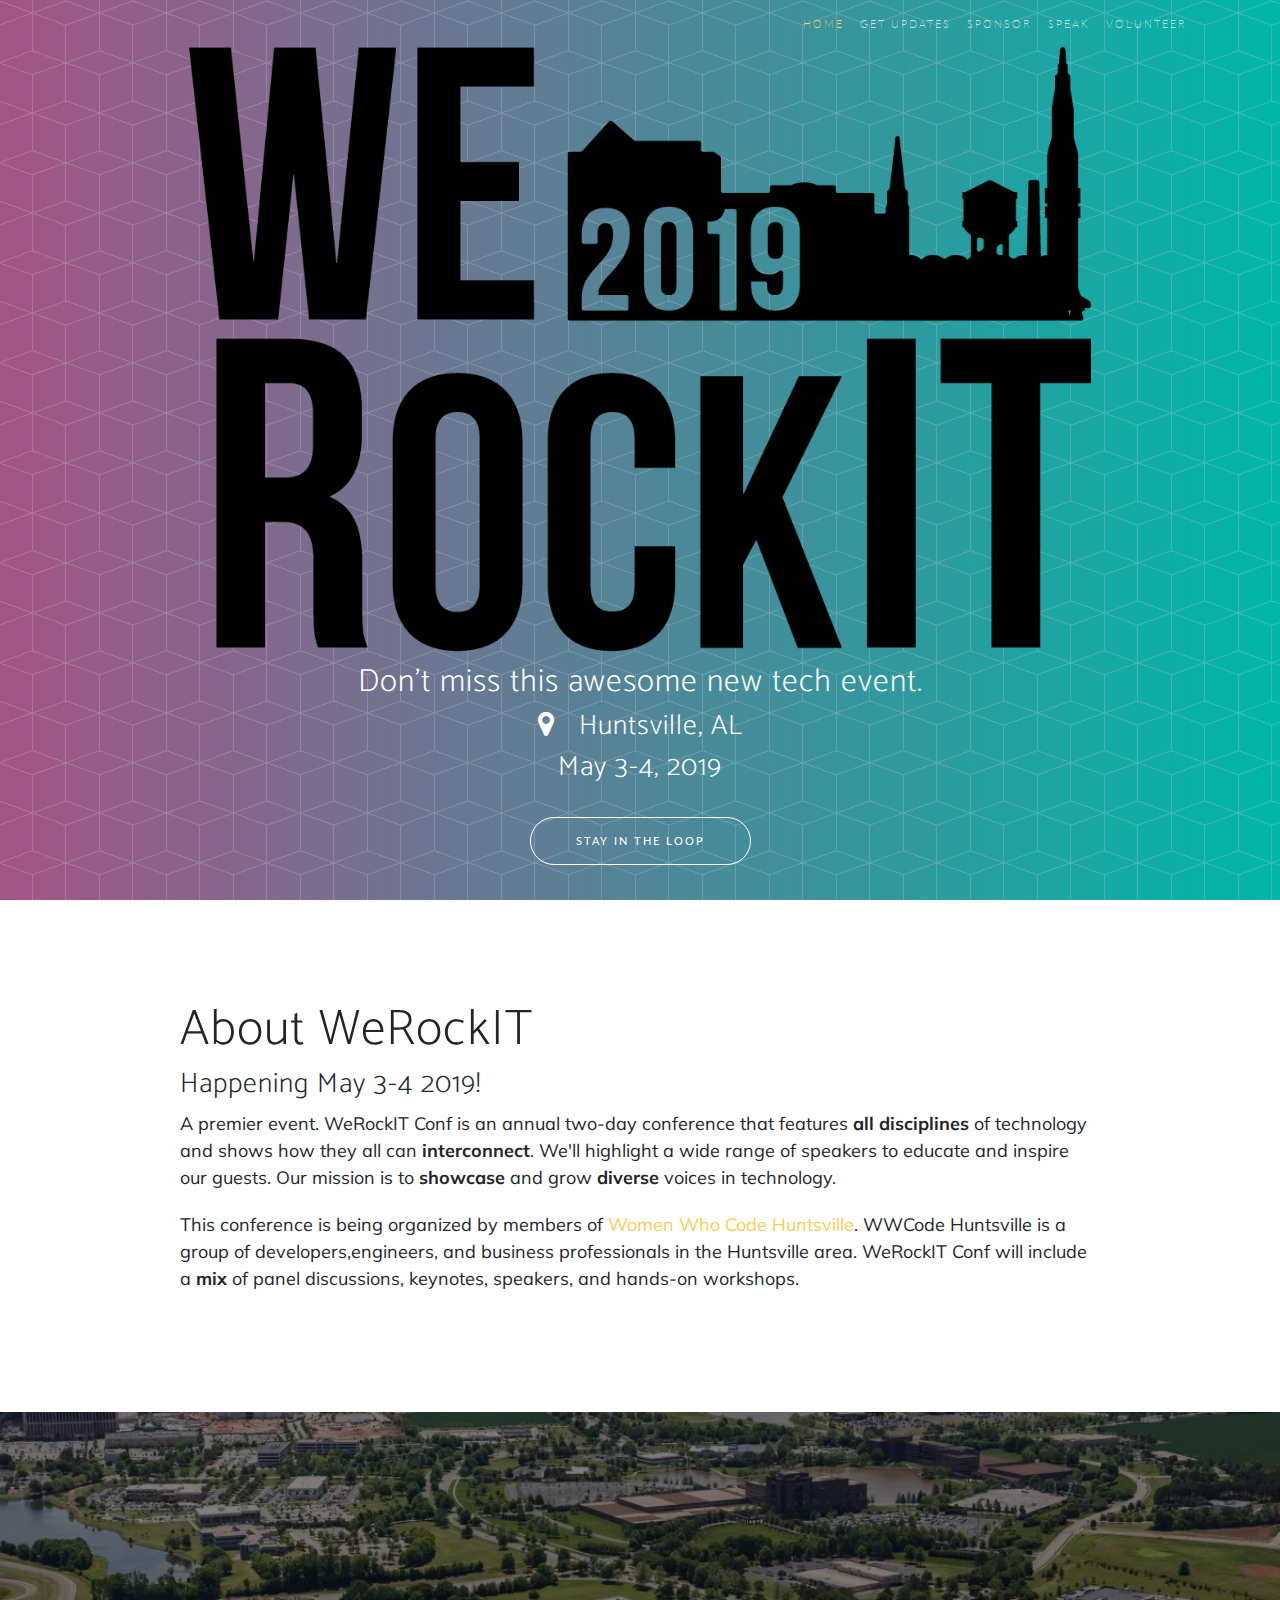
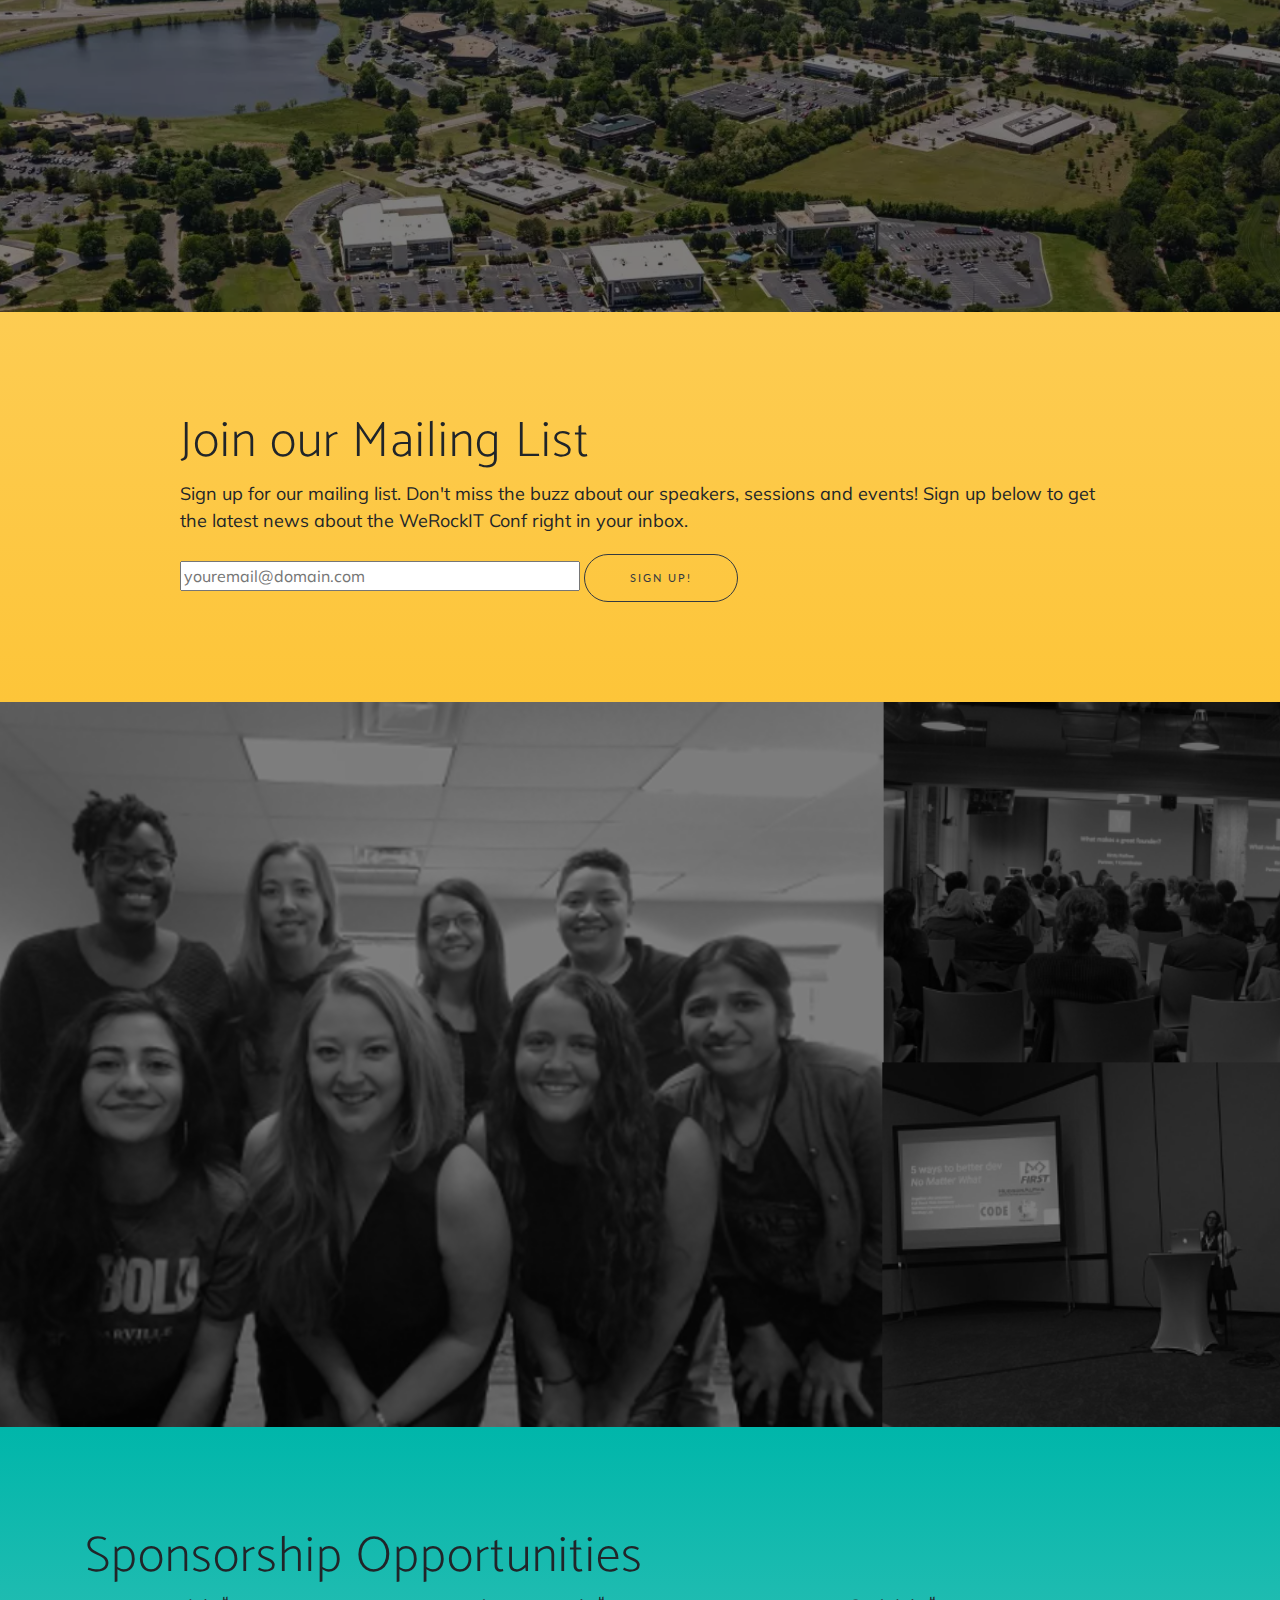
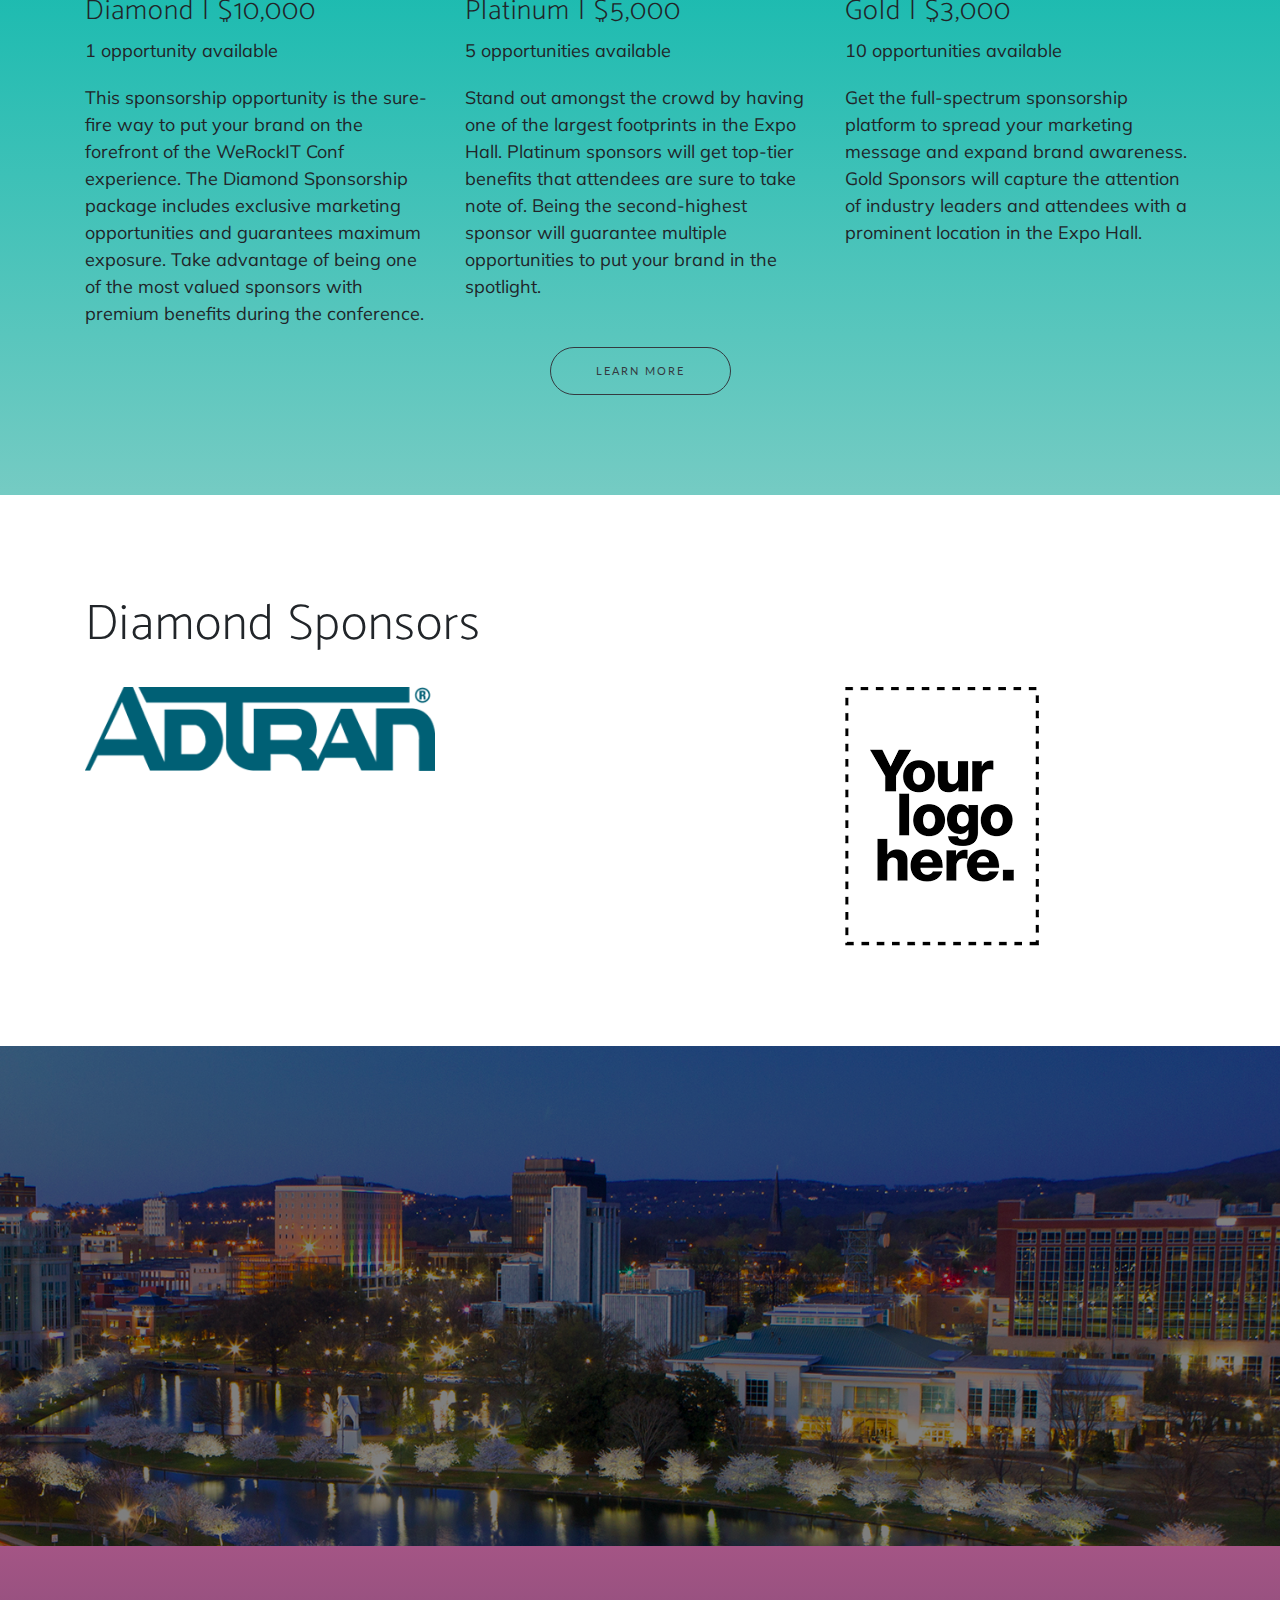
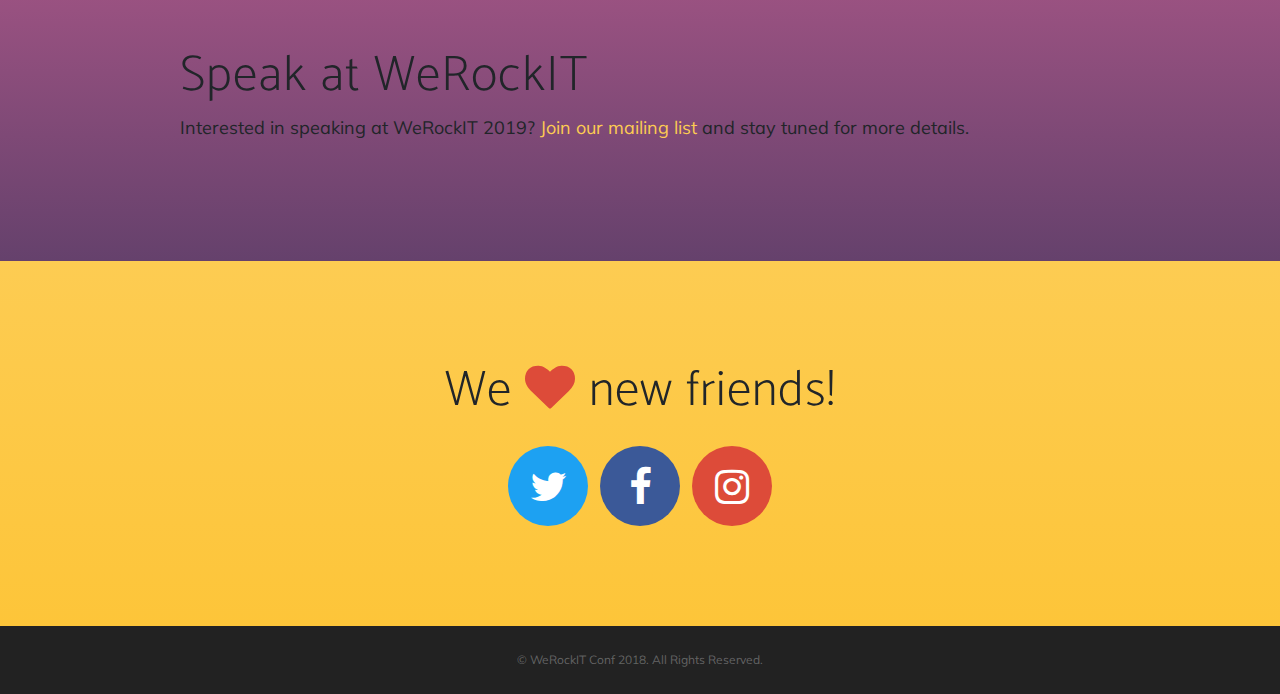
==== index.html @ 098ade8e "Added navbar logo to home page" ====
<!DOCTYPE html>
<html lang="en">

  <head>
    <meta charset="utf-8">
    <meta name="viewport" content="width=device-width, initial-scale=1, shrink-to-fit=no">
    <meta name="description" content="Technology conference located in Huntsville Alabama focused on highlighting diversity in the tech industry">
    <meta name="author" content="Women Who Code Huntsville">

    <title>WeRockIT Technology Conference</title>

    <!-- Bootstrap core CSS -->
    <link href="vendor/bootstrap/css/bootstrap.min.css" rel="stylesheet">

    <!-- Custom fonts for this template -->
    <link rel="stylesheet" href="vendor/font-awesome/css/font-awesome.min.css">
    <link rel="stylesheet" href="vendor/simple-line-icons/css/simple-line-icons.css">
    <link href="https://fonts.googleapis.com/css?family=Lato" rel="stylesheet">
    <link href="https://fonts.googleapis.com/css?family=Catamaran:100,200,300,400,500,600,700,800,900" rel="stylesheet">
    <link href="https://fonts.googleapis.com/css?family=Muli" rel="stylesheet">

    <!-- Custom styles for this template -->
    <link href="css/new-age.min.css" rel="stylesheet">

    <!-- Bootstrap core JavaScript -->
    <script src="vendor/jquery/jquery.min.js"></script>
    <script src="vendor/bootstrap/js/bootstrap.bundle.min.js"></script>
    <!-- Plugin JavaScript -->
    <script src="vendor/jquery-easing/jquery.easing.min.js"></script>

    <script src = "js/weRockIt.js"></script>
    <script src = "js/home.js"></script>

  </head>

  <body id="page-top">

    <!-- Navigation -->
    <nav class="navbar navbar-expand-lg navbar-light fixed-top" id="mainNav">
      <div class="container">
        <a class="navbar-brand js-scroll-trigger" href="#page-top" id = "navbarLogo" style = "display: none;">
            <img src = 'img/WeRockIT_WWCgray.png' height = '100' width = 'auto'/>
        </a>
        <button class="navbar-toggler navbar-toggler-right" type="button" data-toggle="collapse" data-target="#navbarResponsive" aria-controls="navbarResponsive" aria-expanded="false" aria-label="Toggle navigation">
          Menu
          <i class="fa fa-bars"></i>
        </button>
        <div class="collapse navbar-collapse" id="navbarResponsive">
          <ul class="navbar-nav ml-auto">
              <li class="nav-item">
                  <a class="nav-link js-scroll-trigger" href="#page-top">Home</a>
              </li>
            <li class="nav-item">
                <a class="nav-link js-scroll-trigger" href="#mailingList">Get Updates</a>
            </li>
            <li class="nav-item">
                <a class="nav-link js-scroll-trigger" href="sponsor.html">Sponsor</a>
            </li>
            <li class="nav-item">
              <a class="nav-link js-scroll-trigger" href="#speakers">Speak</a>
            </li>
            <li class="nav-item">
              <a class="nav-link js-scroll-trigger" href="volunteer.html">Volunteer</a>
            </li>
          </ul>
        </div>
      </div>
    </nav>

    <header class="masthead masthead-background">
      <div class="container h-100">
        <div class="row h-100">
          <div class="col-md-10 my-auto mx-auto">
            <div class="text-center">
                <img src = "img/WeRockIT_black.png" alt = "weRockIT Logo" class = "img-responsive img-fluid"/>
                <!--<h1 class="display-1">WeRockIT Conf 2019</h1>-->
                <h2>Don't miss this awesome new tech event.</h2>
                <h3><span class = 'fa fa-map-marker'></span> &nbsp; Huntsville, AL</h3>
                <h3>May 3-4, 2019</h3>
                <br/>
              <a href="#mailingList" class="btn btn-outline btn-xl js-scroll-trigger">Stay in the Loop</a>
            </div>
          </div>
        </div>
      </div>
    </header>

    <section class="" id="about">
      <div class="container">
        <div class="row">
          <div class="col-md-10 mx-auto">
            <h2 class = "section-heading">About WeRockIT</h2>
            <h3>Happening May 3-4 2019!</h3>
              <p>A premier event. WeRockIT Conf is an annual two-day conference that features <strong>all disciplines</strong> of technology
                and shows how they all can <strong>interconnect</strong>. We'll highlight a wide range of speakers to educate and inspire
                  our guests. Our mission is to <strong>showcase</strong> and grow <strong>diverse</strong> voices in technology.
            </p>
            <p>
                This conference is being organized by members of  <a href = 'https://www.facebook.com/groups/WWCodeHSV/' target = "WWC-Facebook">Women Who Code Huntsville</a>.
                WWCode Huntsville is a group of developers,engineers, and business professionals in the Huntsville area. WeRockIT Conf
                will include a <strong>mix</strong> of panel discussions, keynotes, speakers, and hands-on workshops.
            </p>
          </div>
        </div>
      </div>
    </section>

    <section class="researchPark">
        <div class="researchPark-content">
            <div class="container">
            </div>
        </div>
        <div class="overlay"></div>
    </section>

    <section class="bg-primary" id = "mailingList">
      <div class="container">
        <div class="row">
          <div class="col-md-10 mx-auto">
            <h2 class="section-heading">Join our Mailing List</h2>
            <p>Sign up for our mailing list. Don't miss the buzz about our speakers, sessions and events! Sign up below to get the latest news about
              the WeRockIT Conf right in your inbox. </p>
            <div>
                <form id = "test-form">
                    <input style="width: 400px;" type="email" name = "emailAddress"  id="emailAddress" aria-describedby="emailHelp" placeholder="youremail@domain.com">
                    <!--<a id = "emaiListSubmit" class="btn btn-outline-dark btn-xl js-scroll-trigger">SIGN UP!</a>-->
                    <button type = "submit" id = "submit-form" class="btn btn-outline-dark btn-xl js-scroll-trigger">SIGN UP!</button>
                    <div class = "row" id = 'mailingListThankYou' style = "display: none">
                        <h3>Thank you! Don't forget to follow us on Facebook, Twitter, and Instagram!</h3>
                    </div>
                    <div class = "row" id = 'mailingListError' style = "display: none">
                        <h3>Uh oh! Something went wrong. Please send us an email directly at <a href = 'mailto:werockitconf@gmail.com'>werockitconf@gmail.com</a> to get connected.</h3>
                    </div>
                </form>
            </div>
          </div>
        </div>
      </div>
    </section>

    <section class="wwcHsv">
        <div class="wwcHsv-content">
            <div class="container">
                <h2></h2>
            </div>
        </div>
        <div class="overlay"></div>
    </section>

    <section id = "sponsorshipLevels" class = "bg-wwc-teal">
        <div class = "container">
            <h2>Sponsorship Opportunities</h2>
            <div class = "row">
                <div class = "col-lg-4">
                    <h3>Diamond | $10,000</h3>
                    <p>1 opportunity available</p>
                    <p>This sponsorship opportunity is the sure-fire way to put your brand on the forefront of the WeRockIT
                        Conf experience. The Diamond Sponsorship package includes exclusive marketing opportunities and
                        guarantees maximum exposure. Take advantage of being one of the most valued sponsors with premium benefits
                        during the conference.
                    </p>
                </div>
                <div class = "col-lg-4">
                    <h3>Platinum | $5,000</h3>
                    <p>5 opportunities available</p>
                    <p>
                        Stand out amongst the crowd by having one of the largest
                        footprints in the Expo Hall. Platinum sponsors will get top-tier
                        benefits that attendees are sure to take note of. Being the
                        second-highest sponsor will guarantee multiple opportunities
                        to put your brand in the spotlight.
                    </p>
                </div>
                <div class = "col-lg-4">
                    <h3>Gold | $3,000</h3>
                    <p>10 opportunities available</p>
                    <p>
                        Get the full-spectrum sponsorship platform to spread your marketing
                        message and expand brand awareness. Gold Sponsors
                        will capture the attention of industry leaders and attendees with
                        a prominent location in the Expo Hall.
                    </p>
                </div>
            </div>
            <div class = "text-center">
                <a href = "sponsor.html" class = "btn btn-outline-dark btn-xl js-scroll-trigger">Learn More</a>
            </div>
        </div>
    </section>

    <!--<section id = "beASponsor" class = "bg-wwc-purple">
        <div class = "container">
            <h2>Sponsor WeRockIT 2019</h2>
            <div class = "row">
                <div class = "col-md-10 mx-auto ">
                    <form id = "sponsorshipEmailForm">
                        <div class="form-group">
                            <label for="firstName">First Name *</label>
                            <input type="text" class="form-control" id="firstName" placeholder="First Name">
                        </div>
                        <div class="form-group">
                            <label for="lastName">Last Name *</label>
                            <input type="text" class="form-control" id="lastName" placeholder="Last Name">
                        </div>
                        <div class="form-group">
                            <label for="emailAddressContact">Email Address *</label>
                            <input type="email" class="form-control" id="emailAddressContact" aria-describedby="emailHelp" placeholder="you@company.com">
                            <small id="emailHelp" class="form-text text-muted">We'll never share your email with anyone else.</small>
                        </div>
                        <div class="form-group">
                            <label for="company">Company *</label>
                            <input type="text" class="form-control" id="company" placeholder="Company Name">
                        </div>
                        <div class="form-group">
                            <label for="message">Message *</label>
                            <textarea class="form-control" id="message" rows="3"></textarea>
                        </div>
                        <button type="submit" class="btn btn-dark btn-xl">Submit</button>
                    </form>
                </div>
            </div>
        </div>
    </section> -->

    <section id = "diamondSposnors">
        <div class = "container">
            <h2>Diamond Sponsors</h2>
            <br/>
            <div class = "row">
                <div class = "col-lg-4">
                    <a href = 'http://www.adtran.com/'><img src = "img/sponsorLogos/AdtranLogo.png" alt = "Adtran" class = "img-fluid"/></a>
                </div>
                <div class = "col-lg-4"></div>
                <div class = "col-lg-4">
                    <img src = "img/yourLogoHere.png" alt = "Your Logo Here" class = "img-fluid"/>
                </div>
            </div>
        </div>
    </section>


    <section class="downtownHuntsville">
        <div class="downtownHuntsville-content">
            <div class="container">
            </div>
        </div>
        <div class="overlay"></div>
    </section>


    <section id = "speakers" class = 'bg-wwc-purple'>
        <div class = "container">
            <div class = "row">
                <div class = "col-md-10 mx-auto">
                    <h2 class = "section-heading">Speak at WeRockIT</h2>
                    <p>Interested in speaking at WeRockIT 2019? <a href = '#mailingList'>Join our mailing list</a> and stay tuned for more details.</p>
                </div>
            </div>
        </div>
    </section>

<!--
        <section class="features" id="features">
          <div class="container">
            <div class="section-heading text-center">
              <h2>Unlimited Features, Unlimited Fun</h2>
              <p class="text-muted">Check out what you can do with this app theme!</p>
              <hr>
            </div>
            <div class="row">
              <div class="col-lg-4 my-auto">
                <div class="device-container">
                  <div class="device-mockup iphone6_plus portrait white">
                    <div class="device">
                      <div class="screen">
                        <!-- Demo image for screen mockup, you can put an image here, some HTML, an animation, video, or anything else! -->
<!--                    <img src="img/demo-screen-1.jpg" class="img-fluid" alt="">
                  </div>
                  <div class="button">
                    <!-- You can hook the "home button" to some JavaScript events or just remove it -->
<!--                  </div>
                </div>
              </div>
            </div>
          </div>
          <div class="col-lg-8 my-auto">
            <div class="container-fluid">
              <div class="row">
                <div class="col-lg-6">
                  <div class="feature-item">
                    <i class="icon-screen-smartphone text-primary"></i>
                    <h3>Device Mockups</h3>
                    <p class="text-muted">Ready to use HTML/CSS device mockups, no Photoshop required!</p>
                  </div>
                </div>
                <div class="col-lg-6">
                  <div class="feature-item">
                    <i class="icon-camera text-primary"></i>
                    <h3>Flexible Use</h3>
                    <p class="text-muted">Put an image, video, animation, or anything else in the screen!</p>
                  </div>
                </div>
              </div>
              <div class="row">
                <div class="col-lg-6">
                  <div class="feature-item">
                    <i class="icon-present text-primary"></i>
                    <h3>Free to Use</h3>
                    <p class="text-muted">As always, this theme is free to download and use for any purpose!</p>
                  </div>
                </div>
                <div class="col-lg-6">
                  <div class="feature-item">
                    <i class="icon-lock-open text-primary"></i>
                    <h3>Open Source</h3>
                    <p class="text-muted">Since this theme is MIT licensed, you can use it commercially!</p>
                  </div>
                </div>
              </div>
            </div>
          </div>
        </div>
      </div>
    </section>

    <section class="cta">
      <div class="cta-content">
        <div class="container">
          <h2>Stop waiting.<br>Start building.</h2>
          <a href="#contact" class="btn btn-outline btn-xl js-scroll-trigger">Let's Get Started!</a>
        </div>
      </div>
      <div class="overlay"></div>
    </section>
-->
    <section class="contact bg-primary" id="contact">
      <div class="container">
        <h2>We
          <i class="fa fa-heart"></i>
          new friends!</h2>
        <ul class="list-inline list-social">
          <li class="list-inline-item social-twitter">
            <a href="https://twitter.com/werockitconf?lang=en" target = "Twitter">
              <i class="fa fa-twitter"></i>
            </a>
          </li>
          <li class="list-inline-item social-facebook">
            <a href="https://www.facebook.com/werockitconf" target = "Facebook">
              <i class="fa fa-facebook"></i>
            </a>
          </li>
          <li class="list-inline-item social-instagram">
            <a href="https://www.instagram.com/werockitconf/" target = "Instagram">
              <i class="fa fa-instagram"></i>
            </a>
          </li>
        </ul>
      </div>
    </section>

    <footer>
      <div class="container">
        <p>&copy; WeRockIT Conf 2018. All Rights Reserved.</p>
        <!--<ul class="list-inline">
          <li class="list-inline-item">
            <a href="#">Privacy</a>
          </li>
          <li class="list-inline-item">
            <a href="#">Terms</a>
          </li>
          <li class="list-inline-item">
            <a href="#">FAQ</a>
          </li>
        </ul>-->
      </div>
    </footer>
  </body>

  <!-- Custom scripts for this template -->
  <script src="js/new-age.min.js"></script>
</html>
---- vendor/simple-line-icons/css/simple-line-icons.css ----
@font-face {
  font-family: 'simple-line-icons';
  src: url('../fonts/Simple-Line-Icons.eot?v=2.4.0');
  src: url('../fonts/Simple-Line-Icons.eot?v=2.4.0#iefix') format('embedded-opentype'), url('../fonts/Simple-Line-Icons.woff2?v=2.4.0') format('woff2'), url('../fonts/Simple-Line-Icons.ttf?v=2.4.0') format('truetype'), url('../fonts/Simple-Line-Icons.woff?v=2.4.0') format('woff'), url('../fonts/Simple-Line-Icons.svg?v=2.4.0#simple-line-icons') format('svg');
  font-weight: normal;
  font-style: normal;
}
/*
 Use the following CSS code if you want to have a class per icon.
 Instead of a list of all class selectors, you can use the generic [class*="icon-"] selector, but it's slower:
*/
.icon-user,
.icon-people,
.icon-user-female,
.icon-user-follow,
.icon-user-following,
.icon-user-unfollow,
.icon-login,
.icon-logout,
.icon-emotsmile,
.icon-phone,
.icon-call-end,
.icon-call-in,
.icon-call-out,
.icon-map,
.icon-location-pin,
.icon-direction,
.icon-directions,
.icon-compass,
.icon-layers,
.icon-menu,
.icon-list,
.icon-options-vertical,
.icon-options,
.icon-arrow-down,
.icon-arrow-left,
.icon-arrow-right,
.icon-arrow-up,
.icon-arrow-up-circle,
.icon-arrow-left-circle,
.icon-arrow-right-circle,
.icon-arrow-down-circle,
.icon-check,
.icon-clock,
.icon-plus,
.icon-minus,
.icon-close,
.icon-event,
.icon-exclamation,
.icon-organization,
.icon-trophy,
.icon-screen-smartphone,
.icon-screen-desktop,
.icon-plane,
.icon-notebook,
.icon-mustache,
.icon-mouse,
.icon-magnet,
.icon-energy,
.icon-disc,
.icon-cursor,
.icon-cursor-move,
.icon-crop,
.icon-chemistry,
.icon-speedometer,
.icon-shield,
.icon-screen-tablet,
.icon-magic-wand,
.icon-hourglass,
.icon-graduation,
.icon-ghost,
.icon-game-controller,
.icon-fire,
.icon-eyeglass,
.icon-envelope-open,
.icon-envelope-letter,
.icon-bell,
.icon-badge,
.icon-anchor,
.icon-wallet,
.icon-vector,
.icon-speech,
.icon-puzzle,
.icon-printer,
.icon-present,
.icon-playlist,
.icon-pin,
.icon-picture,
.icon-handbag,
.icon-globe-alt,
.icon-globe,
.icon-folder-alt,
.icon-folder,
.icon-film,
.icon-feed,
.icon-drop,
.icon-drawer,
.icon-docs,
.icon-doc,
.icon-diamond,
.icon-cup,
.icon-calculator,
.icon-bubbles,
.icon-briefcase,
.icon-book-open,
.icon-basket-loaded,
.icon-basket,
.icon-bag,
.icon-action-undo,
.icon-action-redo,
.icon-wrench,
.icon-umbrella,
.icon-trash,
.icon-tag,
.icon-support,
.icon-frame,
.icon-size-fullscreen,
.icon-size-actual,
.icon-shuffle,
.icon-share-alt,
.icon-share,
.icon-rocket,
.icon-question,
.icon-pie-chart,
.icon-pencil,
.icon-note,
.icon-loop,
.icon-home,
.icon-grid,
.icon-graph,
.icon-microphone,
.icon-music-tone-alt,
.icon-music-tone,
.icon-earphones-alt,
.icon-earphones,
.icon-equalizer,
.icon-like,
.icon-dislike,
.icon-control-start,
.icon-control-rewind,
.icon-control-play,
.icon-control-pause,
.icon-control-forward,
.icon-control-end,
.icon-volume-1,
.icon-volume-2,
.icon-volume-off,
.icon-calendar,
.icon-bulb,
.icon-chart,
.icon-ban,
.icon-bubble,
.icon-camrecorder,
.icon-camera,
.icon-cloud-download,
.icon-cloud-upload,
.icon-envelope,
.icon-eye,
.icon-flag,
.icon-heart,
.icon-info,
.icon-key,
.icon-link,
.icon-lock,
.icon-lock-open,
.icon-magnifier,
.icon-magnifier-add,
.icon-magnifier-remove,
.icon-paper-clip,
.icon-paper-plane,
.icon-power,
.icon-refresh,
.icon-reload,
.icon-settings,
.icon-star,
.icon-symbol-female,
.icon-symbol-male,
.icon-target,
.icon-credit-card,
.icon-paypal,
.icon-social-tumblr,
.icon-social-twitter,
.icon-social-facebook,
.icon-social-instagram,
.icon-social-linkedin,
.icon-social-pinterest,
.icon-social-github,
.icon-social-google,
.icon-social-reddit,
.icon-social-skype,
.icon-social-dribbble,
.icon-social-behance,
.icon-social-foursqare,
.icon-social-soundcloud,
.icon-social-spotify,
.icon-social-stumbleupon,
.icon-social-youtube,
.icon-social-dropbox,
.icon-social-vkontakte,
.icon-social-steam {
  font-family: 'simple-line-icons';
  speak: none;
  font-style: normal;
  font-weight: normal;
  font-variant: normal;
  text-transform: none;
  line-height: 1;
  /* Better Font Rendering =========== */
  -webkit-font-smoothing: antialiased;
  -moz-osx-font-smoothing: grayscale;
}
.icon-user:before {
  content: "\e005";
}
.icon-people:before {
  content: "\e001";
}
.icon-user-female:before {
  content: "\e000";
}
.icon-user-follow:before {
  content: "\e002";
}
.icon-user-following:before {
  content: "\e003";
}
.icon-user-unfollow:before {
  content: "\e004";
}
.icon-login:before {
  content: "\e066";
}
.icon-logout:before {
  content: "\e065";
}
.icon-emotsmile:before {
  content: "\e021";
}
.icon-phone:before {
  content: "\e600";
}
.icon-call-end:before {
  content: "\e048";
}
.icon-call-in:before {
  content: "\e047";
}
.icon-call-out:before {
  content: "\e046";
}
.icon-map:before {
  content: "\e033";
}
.icon-location-pin:before {
  content: "\e096";
}
.icon-direction:before {
  content: "\e042";
}
.icon-directions:before {
  content: "\e041";
}
.icon-compass:before {
  content: "\e045";
}
.icon-layers:before {
  content: "\e034";
}
.icon-menu:before {
  content: "\e601";
}
.icon-list:before {
  content: "\e067";
}
.icon-options-vertical:before {
  content: "\e602";
}
.icon-options:before {
  content: "\e603";
}
.icon-arrow-down:before {
  content: "\e604";
}
.icon-arrow-left:before {
  content: "\e605";
}
.icon-arrow-right:before {
  content: "\e606";
}
.icon-arrow-up:before {
  content: "\e607";
}
.icon-arrow-up-circle:before {
  content: "\e078";
}
.icon-arrow-left-circle:before {
  content: "\e07a";
}
.icon-arrow-right-circle:before {
  content: "\e079";
}
.icon-arrow-down-circle:before {
  content: "\e07b";
}
.icon-check:before {
  content: "\e080";
}
.icon-clock:before {
  content: "\e081";
}
.icon-plus:before {
  content: "\e095";
}
.icon-minus:before {
  content: "\e615";
}
.icon-close:before {
  content: "\e082";
}
.icon-event:before {
  content: "\e619";
}
.icon-exclamation:before {
  content: "\e617";
}
.icon-organization:before {
  content: "\e616";
}
.icon-trophy:before {
  content: "\e006";
}
.icon-screen-smartphone:before {
  content: "\e010";
}
.icon-screen-desktop:before {
  content: "\e011";
}
.icon-plane:before {
  content: "\e012";
}
.icon-notebook:before {
  content: "\e013";
}
.icon-mustache:before {
  content: "\e014";
}
.icon-mouse:before {
  content: "\e015";
}
.icon-magnet:before {
  content: "\e016";
}
.icon-energy:before {
  content: "\e020";
}
.icon-disc:before {
  content: "\e022";
}
.icon-cursor:before {
  content: "\e06e";
}
.icon-cursor-move:before {
  content: "\e023";
}
.icon-crop:before {
  content: "\e024";
}
.icon-chemistry:before {
  content: "\e026";
}
.icon-speedometer:before {
  content: "\e007";
}
.icon-shield:before {
  content: "\e00e";
}
.icon-screen-tablet:before {
  content: "\e00f";
}
.icon-magic-wand:before {
  content: "\e017";
}
.icon-hourglass:before {
  content: "\e018";
}
.icon-graduation:before {
  content: "\e019";
}
.icon-ghost:before {
  content: "\e01a";
}
.icon-game-controller:before {
  content: "\e01b";
}
.icon-fire:before {
  content: "\e01c";
}
.icon-eyeglass:before {
  content: "\e01d";
}
.icon-envelope-open:before {
  content: "\e01e";
}
.icon-envelope-letter:before {
  content: "\e01f";
}
.icon-bell:before {
  content: "\e027";
}
.icon-badge:before {
  content: "\e028";
}
.icon-anchor:before {
  content: "\e029";
}
.icon-wallet:before {
  content: "\e02a";
}
.icon-vector:before {
  content: "\e02b";
}
.icon-speech:before {
  content: "\e02c";
}
.icon-puzzle:before {
  content: "\e02d";
}
.icon-printer:before {
  content: "\e02e";
}
.icon-present:before {
  content: "\e02f";
}
.icon-playlist:before {
  content: "\e030";
}
.icon-pin:before {
  content: "\e031";
}
.icon-picture:before {
  content: "\e032";
}
.icon-handbag:before {
  content: "\e035";
}
.icon-globe-alt:before {
  content: "\e036";
}
.icon-globe:before {
  content: "\e037";
}
.icon-folder-alt:before {
  content: "\e039";
}
.icon-folder:before {
  content: "\e089";
}
.icon-film:before {
  content: "\e03a";
}
.icon-feed:before {
  content: "\e03b";
}
.icon-drop:before {
  content: "\e03e";
}
.icon-drawer:before {
  content: "\e03f";
}
.icon-docs:before {
  content: "\e040";
}
.icon-doc:before {
  content: "\e085";
}
.icon-diamond:before {
  content: "\e043";
}
.icon-cup:before {
  content: "\e044";
}
.icon-calculator:before {
  content: "\e049";
}
.icon-bubbles:before {
  content: "\e04a";
}
.icon-briefcase:before {
  content: "\e04b";
}
.icon-book-open:before {
  content: "\e04c";
}
.icon-basket-loaded:before {
  content: "\e04d";
}
.icon-basket:before {
  content: "\e04e";
}
.icon-bag:before {
  content: "\e04f";
}
.icon-action-undo:before {
  content: "\e050";
}
.icon-action-redo:before {
  content: "\e051";
}
.icon-wrench:before {
  content: "\e052";
}
.icon-umbrella:before {
  content: "\e053";
}
.icon-trash:before {
  content: "\e054";
}
.icon-tag:before {
  content: "\e055";
}
.icon-support:before {
  content: "\e056";
}
.icon-frame:before {
  content: "\e038";
}
.icon-size-fullscreen:before {
  content: "\e057";
}
.icon-size-actual:before {
  content: "\e058";
}
.icon-shuffle:before {
  content: "\e059";
}
.icon-share-alt:before {
  content: "\e05a";
}
.icon-share:before {
  content: "\e05b";
}
.icon-rocket:before {
  content: "\e05c";
}
.icon-question:before {
  content: "\e05d";
}
.icon-pie-chart:before {
  content: "\e05e";
}
.icon-pencil:before {
  content: "\e05f";
}
.icon-note:before {
  content: "\e060";
}
.icon-loop:before {
  content: "\e064";
}
.icon-home:before {
  content: "\e069";
}
.icon-grid:before {
  content: "\e06a";
}
.icon-graph:before {
  content: "\e06b";
}
.icon-microphone:before {
  content: "\e063";
}
.icon-music-tone-alt:before {
  content: "\e061";
}
.icon-music-tone:before {
  content: "\e062";
}
.icon-earphones-alt:before {
  content: "\e03c";
}
.icon-earphones:before {
  content: "\e03d";
}
.icon-equalizer:before {
  content: "\e06c";
}
.icon-like:before {
  content: "\e068";
}
.icon-dislike:before {
  content: "\e06d";
}
.icon-control-start:before {
  content: "\e06f";
}
.icon-control-rewind:before {
  content: "\e070";
}
.icon-control-play:before {
  content: "\e071";
}
.icon-control-pause:before {
  content: "\e072";
}
.icon-control-forward:before {
  content: "\e073";
}
.icon-control-end:before {
  content: "\e074";
}
.icon-volume-1:before {
  content: "\e09f";
}
.icon-volume-2:before {
  content: "\e0a0";
}
.icon-volume-off:before {
  content: "\e0a1";
}
.icon-calendar:before {
  content: "\e075";
}
.icon-bulb:before {
  content: "\e076";
}
.icon-chart:before {
  content: "\e077";
}
.icon-ban:before {
  content: "\e07c";
}
.icon-bubble:before {
  content: "\e07d";
}
.icon-camrecorder:before {
  content: "\e07e";
}
.icon-camera:before {
  content: "\e07f";
}
.icon-cloud-download:before {
  content: "\e083";
}
.icon-cloud-upload:before {
  content: "\e084";
}
.icon-envelope:before {
  content: "\e086";
}
.icon-eye:before {
  content: "\e087";
}
.icon-flag:before {
  content: "\e088";
}
.icon-heart:before {
  content: "\e08a";
}
.icon-info:before {
  content: "\e08b";
}
.icon-key:before {
  content: "\e08c";
}
.icon-link:before {
  content: "\e08d";
}
.icon-lock:before {
  content: "\e08e";
}
.icon-lock-open:before {
  content: "\e08f";
}
.icon-magnifier:before {
  content: "\e090";
}
.icon-magnifier-add:before {
  content: "\e091";
}
.icon-magnifier-remove:before {
  content: "\e092";
}
.icon-paper-clip:before {
  content: "\e093";
}
.icon-paper-plane:before {
  content: "\e094";
}
.icon-power:before {
  content: "\e097";
}
.icon-refresh:before {
  content: "\e098";
}
.icon-reload:before {
  content: "\e099";
}
.icon-settings:before {
  content: "\e09a";
}
.icon-star:before {
  content: "\e09b";
}
.icon-symbol-female:before {
  content: "\e09c";
}
.icon-symbol-male:before {
  content: "\e09d";
}
.icon-target:before {
  content: "\e09e";
}
.icon-credit-card:before {
  content: "\e025";
}
.icon-paypal:before {
  content: "\e608";
}
.icon-social-tumblr:before {
  content: "\e00a";
}
.icon-social-twitter:before {
  content: "\e009";
}
.icon-social-facebook:before {
  content: "\e00b";
}
.icon-social-instagram:before {
  content: "\e609";
}
.icon-social-linkedin:before {
  content: "\e60a";
}
.icon-social-pinterest:before {
  content: "\e60b";
}
.icon-social-github:before {
  content: "\e60c";
}
.icon-social-google:before {
  content: "\e60d";
}
.icon-social-reddit:before {
  content: "\e60e";
}
.icon-social-skype:before {
  content: "\e60f";
}
.icon-social-dribbble:before {
  content: "\e00d";
}
.icon-social-behance:before {
  content: "\e610";
}
.icon-social-foursqare:before {
  content: "\e611";
}
.icon-social-soundcloud:before {
  content: "\e612";
}
.icon-social-spotify:before {
  content: "\e613";
}
.icon-social-stumbleupon:before {
  content: "\e614";
}
.icon-social-youtube:before {
  content: "\e008";
}
.icon-social-dropbox:before {
  content: "\e00c";
}
.icon-social-vkontakte:before {
  content: "\e618";
}
.icon-social-steam:before {
  content: "\e620";
}
---- css/new-age.min.css ----
header.masthead .device-container .screen img,header.masthead-white .device-container .screen img{border-radius:3px}body,html{width:100%;height:100%}body{font-family:Muli,Helvetica,Arial,sans-serif}#mainNav,#mainNav .navbar-brand,h1,h2,h3,h4,h5,h6{font-family:Catamaran,Helvetica,Arial,sans-serif;font-weight:200;letter-spacing:1px}a{color:#fdcc52;-webkit-transition:all .35s;-moz-transition:all .35s;transition:all .35s}a:focus,a:hover{color:#fcbd20}hr{max-width:100px;margin:25px auto 0;border-width:1px;border-color:rgba(34,34,34,.1)}hr.light{border-color:#fff}p{font-size:18px;line-height:1.5;margin-bottom:20px}section{padding:100px 0}section h2{font-size:50px}#mainNav{border-color:rgba(34,34,34,.05);background-color:#fff;-webkit-transition:all .35s;-moz-transition:all .35s;transition:all .35s}#mainNav .navbar-brand{color:#fdcc52}#mainNav .navbar-nav>li>a,.btn{font-family:Lato,Helvetica,Arial,sans-serif;letter-spacing:2px;text-transform:uppercase}#mainNav .navbar-brand:focus,#mainNav .navbar-brand:hover{color:#fcbd20}#mainNav .navbar-toggler{font-size:12px;padding:8px 10px;color:#222}#mainNav .navbar-nav>li>a{font-size:11px}#mainNav .navbar-nav>li>a.active{color:#fdcc52!important;background-color:transparent}#mainNav .navbar-nav>li>a.active:hover{background-color:transparent}#mainNav .navbar-nav>li>a,#mainNav .navbar-nav>li>a:focus{color:#222}#mainNav .navbar-nav>li>a:focus:hover,#mainNav .navbar-nav>li>a:hover{color:#fdcc52}@media (min-width:992px){#mainNav{border-color:transparent;background-color:transparent}#mainNav .navbar-brand{color:fade(white,70%)}#mainNav .navbar-brand:focus,#mainNav .navbar-brand:hover{color:#fff}#mainNav .navbar-nav>li>a,#mainNav .navbar-nav>li>a:focus{color:rgba(255,255,255,.7)}#mainNav .navbar-nav>li>a:focus:hover,#mainNav .navbar-nav>li>a:hover{color:#fff}#mainNav.navbar-shrink{border-color:rgba(34,34,34,.1);background-color:#fff}#mainNav.navbar-shrink .navbar-brand{color:#222}#mainNav.navbar-shrink .navbar-brand:focus,#mainNav.navbar-shrink .navbar-brand:hover{color:#fdcc52}#mainNav.navbar-shrink .navbar-nav>li>a,#mainNav.navbar-shrink .navbar-nav>li>a:focus{color:#222}#mainNav.navbar-shrink .navbar-nav>li>a:focus:hover,#mainNav.navbar-shrink .navbar-nav>li>a:hover{color:#fdcc52}}header.masthead{position:relative;width:100%;padding-top:150px;padding-bottom:100px;color:#fff}header.masthead-background{background:url(../img/bg-pattern.png),#00B6AA;background:url(../img/bg-pattern.png),-webkit-linear-gradient(to left,#00B6AA,#a45585);background:url(../img/bg-pattern.png),linear-gradient(to left,#00B6AA,#a45585)}header.masthead .header-content{max-width:500px;margin-bottom:100px;text-align:center}header.masthead .header-content h1{font-size:30px}header.masthead .device-container{max-width:325px;margin-right:auto;margin-left:auto}@media (min-width:992px){header.masthead{height:100vh;min-height:775px;padding-top:0;padding-bottom:0}header.masthead .header-content{margin-bottom:0;text-align:left}header.masthead .header-content h1{font-size:50px}header.masthead .device-container{max-width:325px}}header.masthead-white{position:relative;width:100%;padding-top:150px;padding-bottom:100px}header.masthead-white .header-content{max-width:500px;margin-bottom:100px;text-align:center}header.masthead-white .header-content h1{font-size:30px}header.masthead-white .device-container{max-width:325px;margin-right:auto;margin-left:auto}@media (min-width:992px){header.masthead-white{height:100vh;min-height:775px;padding-top:0;padding-bottom:0}header.masthead-white .header-content{margin-bottom:0;text-align:left}header.masthead-white .header-content h1{font-size:50px}header.masthead-white .device-container{max-width:325px}}footer,section.contact{text-align:center}section.download{position:relative;padding:150px 0}section.download h2{font-size:50px;margin-top:0}section.download .badges .badge-link{display:block;margin-bottom:25px}section.download .badges .badge-link:last-child{margin-bottom:0}section.download .badges .badge-link img{height:60px}@media (min-width:768px){section.download .badges .badge-link{display:inline-block;margin-bottom:0}section.download h2{font-size:70px}}section.features .section-heading{margin-bottom:100px}section.features .section-heading h2{margin-top:0}section.features .section-heading p{margin-bottom:0}section.features .device-container,section.features .feature-item{max-width:325px;margin:0 auto}section.features .device-container{margin-bottom:100px}@media (min-width:992px){section.features .device-container{margin-bottom:0}}section.features .feature-item{padding-top:50px;padding-bottom:50px;text-align:center}section.features .feature-item h3{font-size:30px}section.features .feature-item i{font-size:80px;display:block;margin-bottom:15px;background:-webkit-linear-gradient(to left,#7b4397,#dc2430);background:linear-gradient(to left,#7b4397,#dc2430);-webkit-background-clip:text;-webkit-text-fill-color:transparent}section.downtownHuntsville,section.researchPark{padding:250px 0;-webkit-background-size:cover;-moz-background-size:cover;-o-background-size:cover}section.downtownHuntsville,section.researchPark,section.wwcHsv{background-position:center;position:relative}section.researchPark{background-image:url(../img/researchPark.jpg);background-size:cover}section.downtownHuntsville{background-image:url(../img/downtownHuntsville.jpg);background-size:cover}section.wwcHsv{padding:350px 0;background-image:url(../img/WomenWhoCodeHSV.png);-webkit-background-size:cover;-moz-background-size:cover;-o-background-size:cover;background-size:cover}section.downtownHuntsville .downtownHuntsville-content,section.researchPark .researchPark-content,section.wwcHsv .wwcHsv-content{position:relative;z-index:1}section.downtownHuntsville .downtownHuntsville h2,section.researchPark .researchPark-content h2,section.wwcHsv .wwcHsv-content h2{font-size:50px;max-width:450px;margin-top:0;margin-bottom:25px;color:#fff}@media (min-width:768px){section.downtownHuntsville .downtownHuntsville h2,section.researchPark .researchPark-content h2,section.wwcHsv .wwcHsv h2{font-size:80px}}section.downtownHuntsville .overlay,section.researchPark .overlay,section.wwcHsv .overlay{position:absolute;top:0;left:0;width:100%;height:100%;background-color:rgba(0,0,0,.5)}section.contact h2{margin-top:0;margin-bottom:25px}footer ul,section.contact ul.list-social{margin-bottom:0}section.contact h2 i{color:#dd4b39}section.contact ul.list-social li a{font-size:40px;line-height:80px;display:block;width:80px;height:80px;color:#fff;border-radius:100%}footer p,footer ul li a{font-size:12px}footer,footer ul li a{color:rgba(255,255,255,.3)}section.contact ul.list-social li.social-twitter a{background-color:#1da1f2}section.contact ul.list-social li.social-twitter a:hover{background-color:#0d95e8}section.contact ul.list-social li.social-facebook a{background-color:#3b5998}section.contact ul.list-social li.social-facebook a:hover{background-color:#344e86}section.contact ul.list-social li.social-google-plus a{background-color:#dd4b39}section.contact ul.list-social li.social-google-plus a:hover{background-color:#d73925}section.contact ul.list-social li.social-instagram a{background-color:#dd4b39}section.contact ul.list-social li.social-instagram a:hover{background-color:#d73925}footer{padding:25px 0;background-color:#222}footer p{margin:0}footer ul li a.active,footer ul li a:active,footer ul li a:focus,footer ul li a:hover{text-decoration:none}.bg-primary{background:#fdcc52;background:-webkit-linear-gradient(#fdcc52,#fdc539);background:linear-gradient(#fdcc52,#fdc539)}.bg-wwc-teal{background:#00B6AA;background:-webkit-linear-gradient(#00B6AA,#75cbc3);background:linear-gradient(#00B6AA,#75cbc3)}.bg-wwc-purple{background:#a45585;background:-webkit-linear-gradient(#a45585,#65416c);background:linear-gradient(#a45585,#65416c)}.text-primary{color:#fdcc52}.no-gutter>[class*=col-]{padding-right:0;padding-left:0}.btn-outline{color:#fff;border:1px solid #fff}.btn-outline.active,.btn-outline:active,.btn-outline:focus,.btn-outline:hover{color:#fff;border-color:#fdcc52;background-color:#fdcc52}.btn{border-radius:300px}.btn-xl{font-size:11px;padding:15px 45px}.btn-pink-outline{color:#fff;border:1px solid #fff}.btn-pink-outline.active,.btn-pink-outline:active,.btn-pink-outline:focus,.btn-pink-outline:hover{color:#fff;border-color:#a63569;background-color:#a63569}#mailingListThankYou{margin-top:10px;color:#00B6AA;border:1px solid;border-radius:10px;padding: 10px;}#mailingListError{margin-top: 10px;color: #d73925;border: 1px solid #d73925;border-radius: 10px;padding:10px;}#sponsorInquiryFormThankYou{margin-top:10px;color:#00B6AA;border:1px solid;border-radius:10px;padding:10px}#sponsorInquiryFormError{margin-top:10px;color:#d73925;border:1px solid #d73925;border-radius:10px;padding:10px}
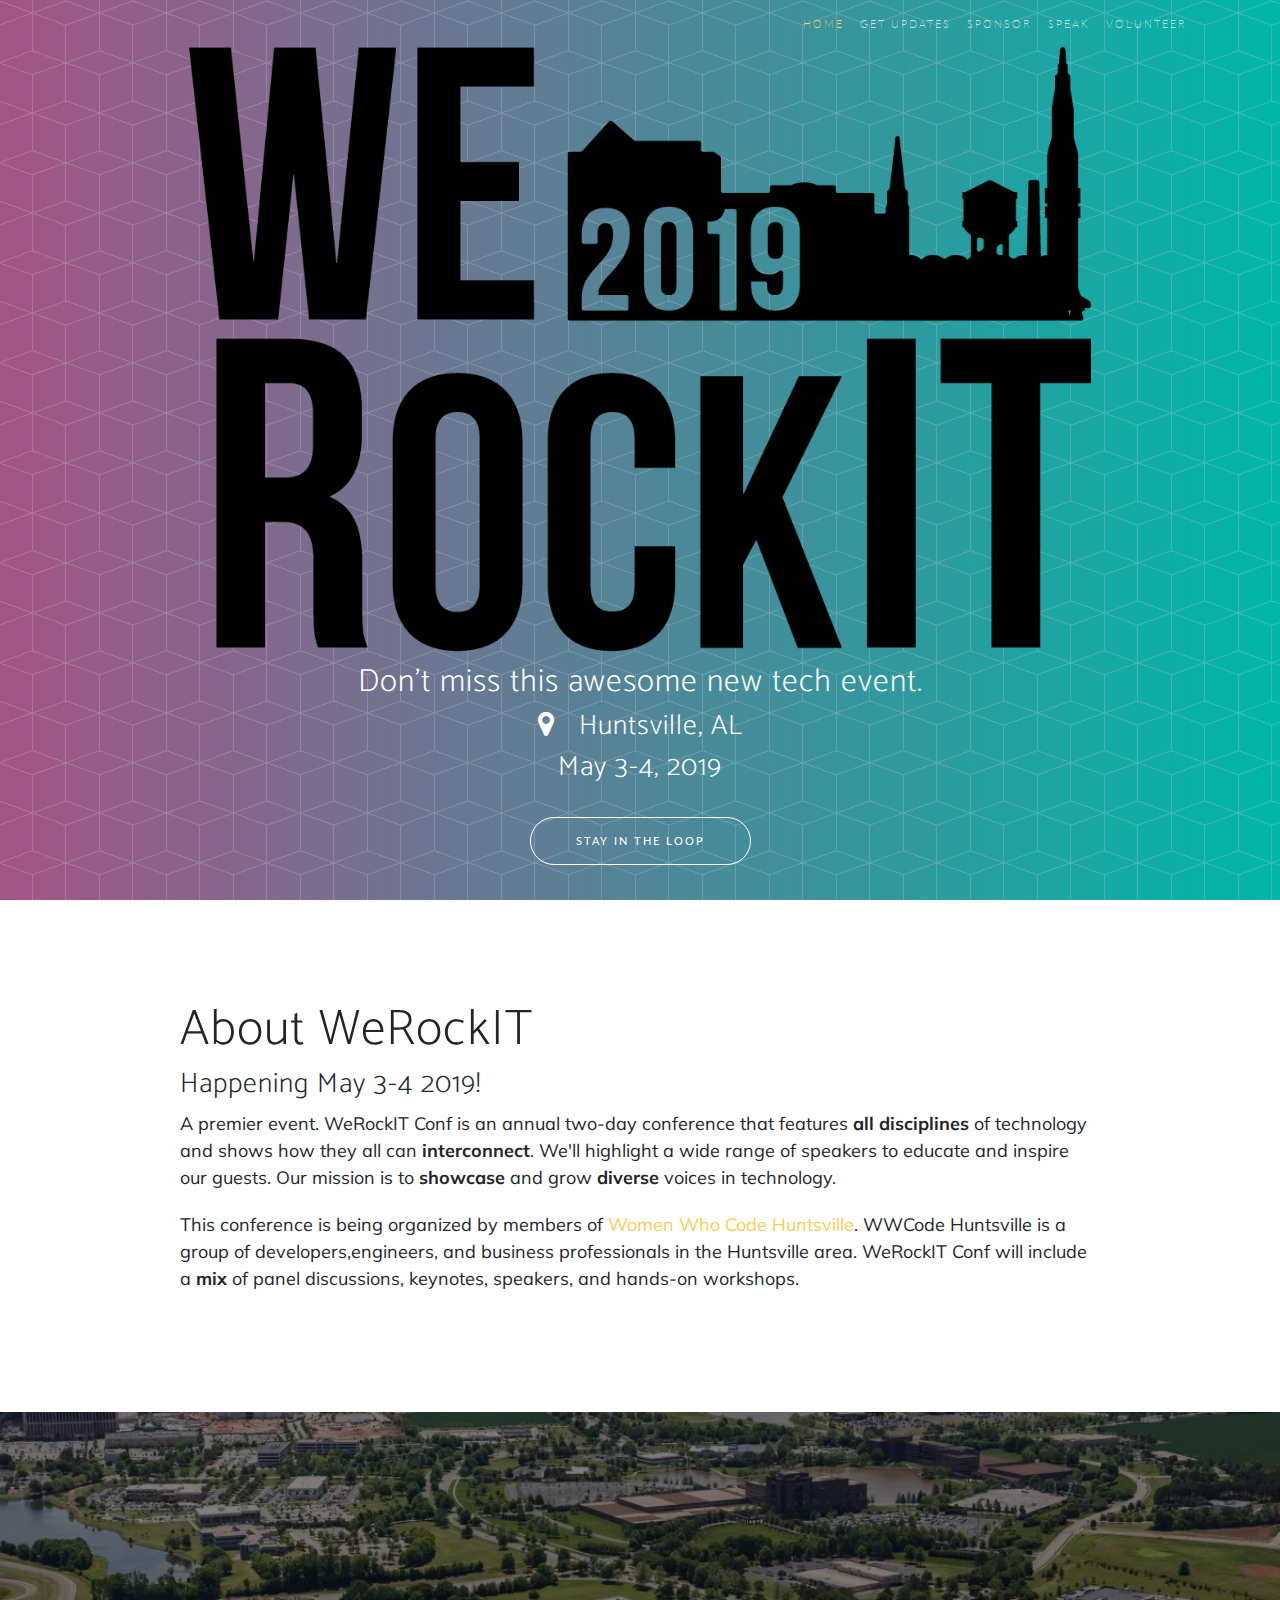
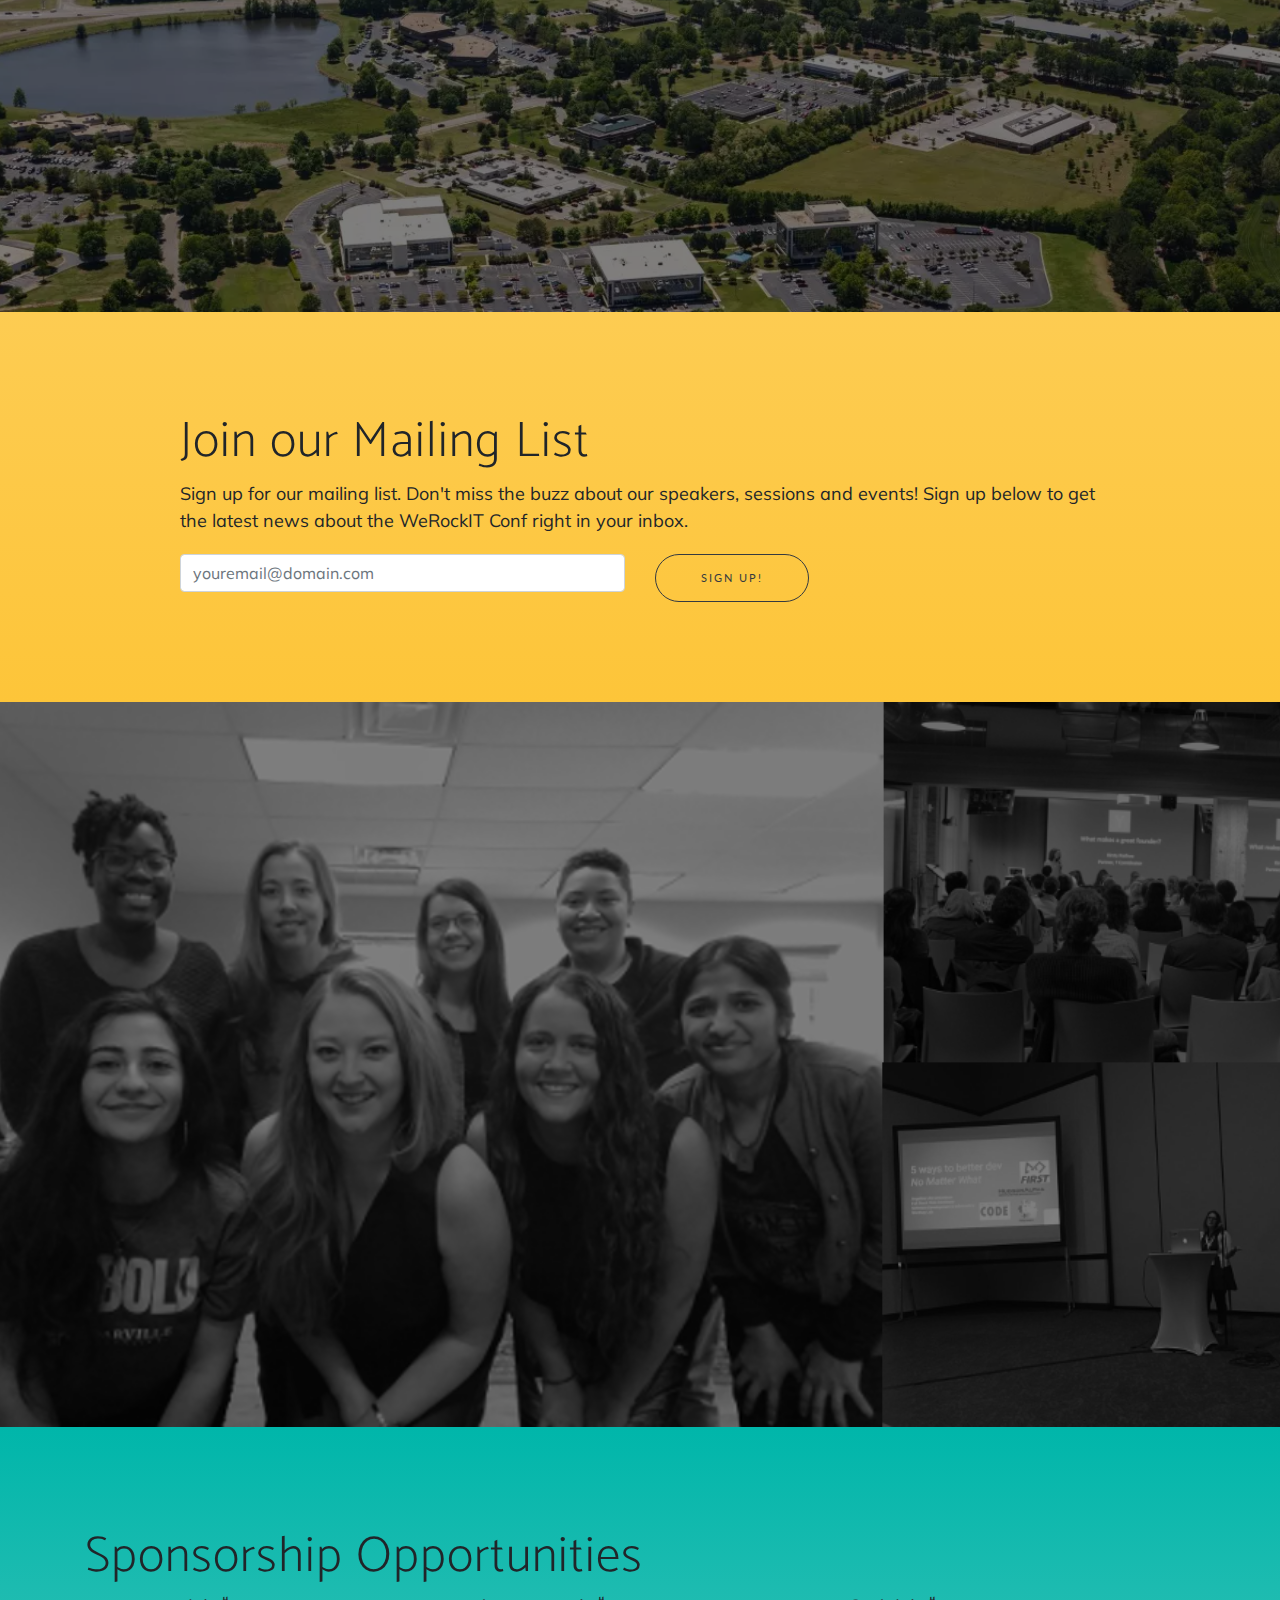
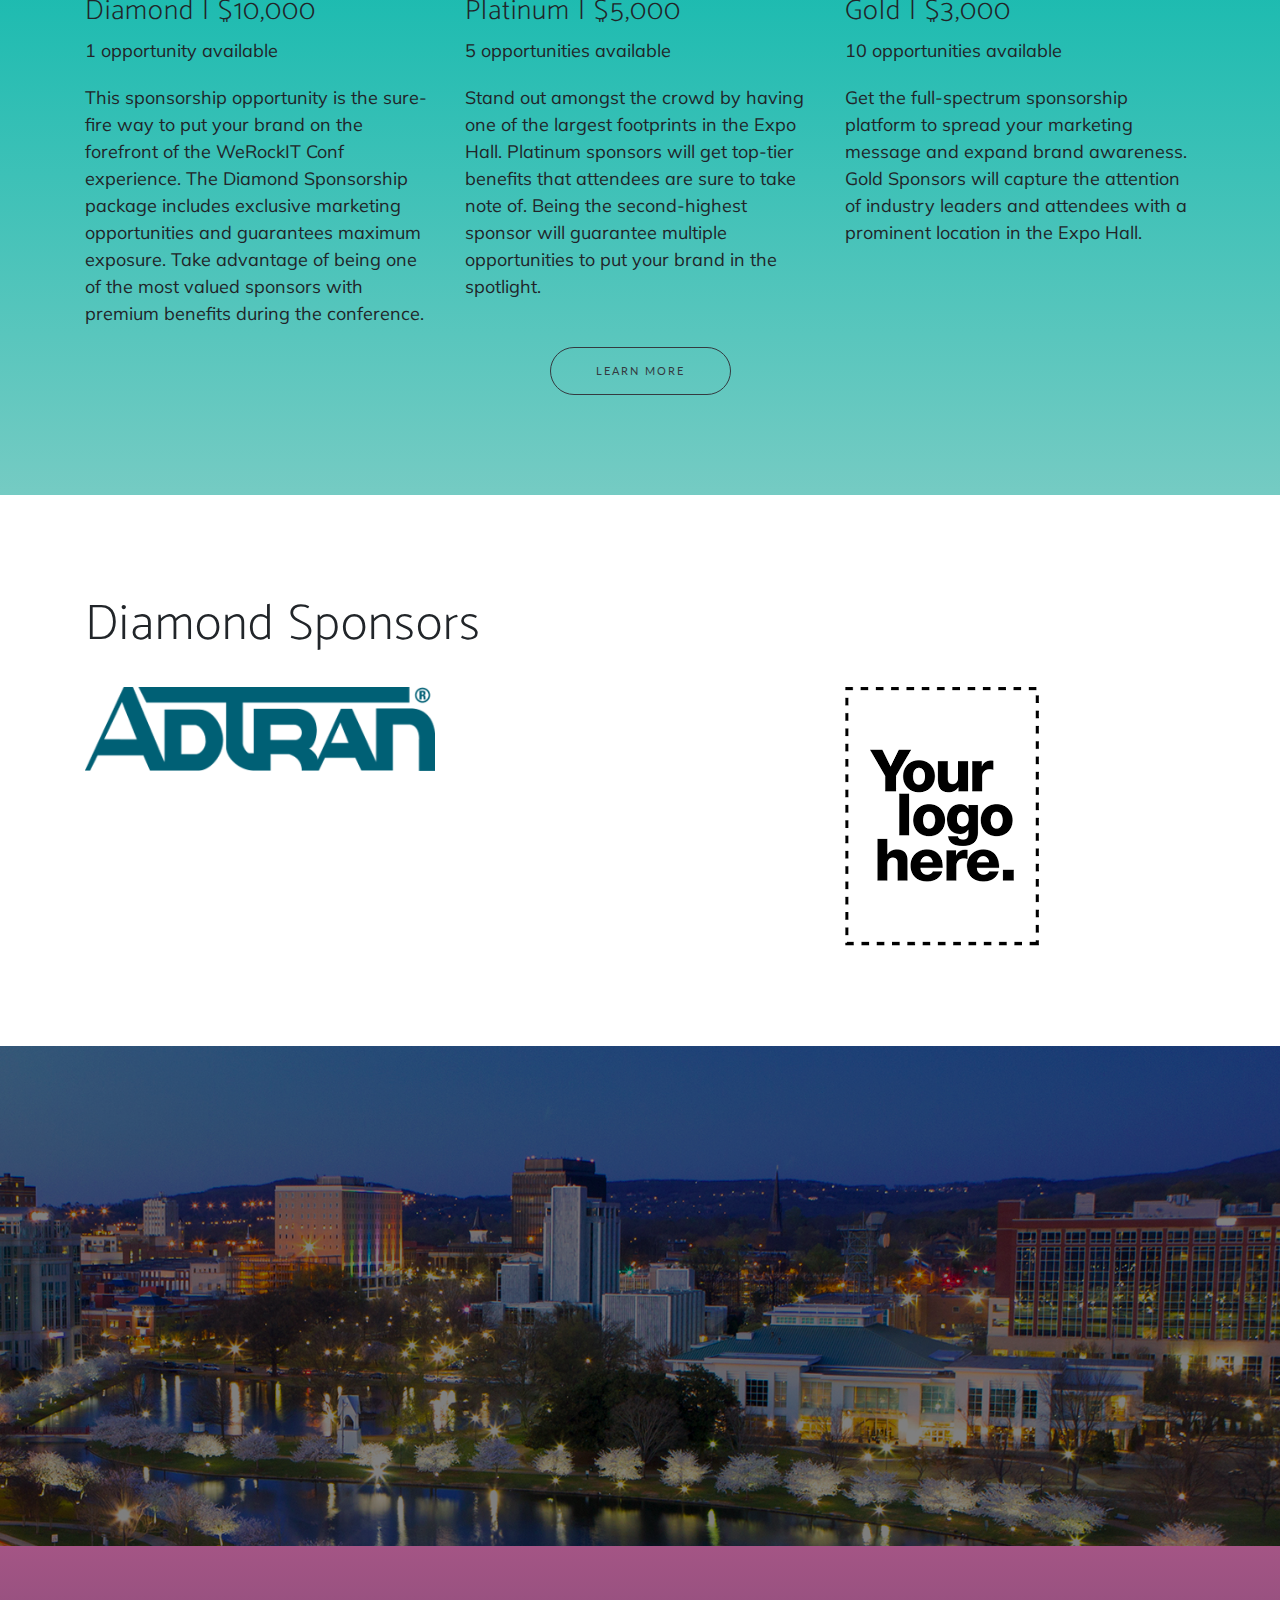
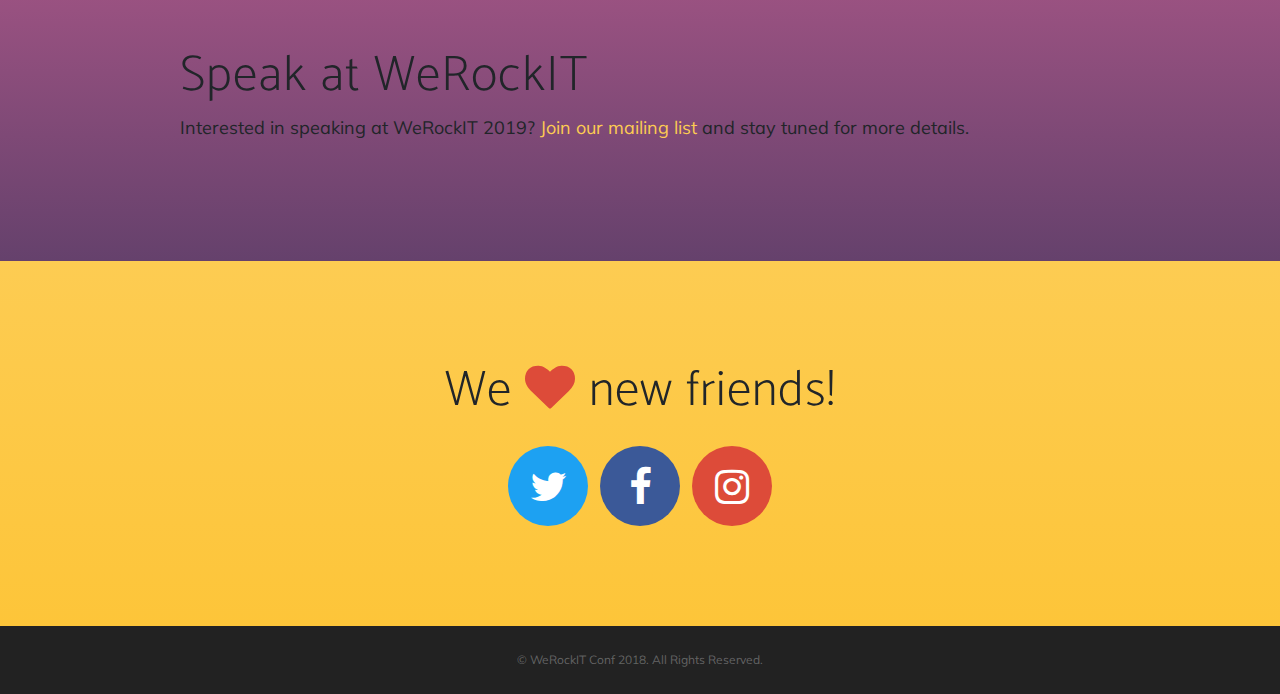
==== commit 7f05b8bf: "Email sign up styling change" ====
--- a/index.html
+++ b/index.html
@@ -39,7 +39,7 @@
     <nav class="navbar navbar-expand-lg navbar-light fixed-top" id="mainNav">
       <div class="container">
         <a class="navbar-brand js-scroll-trigger" href="#page-top" id = "navbarLogo" style = "display: none;">
-            <img src = 'img/WeRockIT_WWCgray.png' height = '100' width = 'auto'/>
+            <img src = 'img/WeRockIT_WWCgray.png' height = '100' width = 'auto' class = "img-responsive"/>
         </a>
         <button class="navbar-toggler navbar-toggler-right" type="button" data-toggle="collapse" data-target="#navbarResponsive" aria-controls="navbarResponsive" aria-expanded="false" aria-label="Toggle navigation">
           Menu
@@ -122,9 +122,14 @@
               the WeRockIT Conf right in your inbox. </p>
             <div>
                 <form id = "test-form">
-                    <input style="width: 400px;" type="email" name = "emailAddress"  id="emailAddress" aria-describedby="emailHelp" placeholder="youremail@domain.com">
-                    <!--<a id = "emaiListSubmit" class="btn btn-outline-dark btn-xl js-scroll-trigger">SIGN UP!</a>-->
-                    <button type = "submit" id = "submit-form" class="btn btn-outline-dark btn-xl js-scroll-trigger">SIGN UP!</button>
+                    <div class = "row">
+                        <div class = "col-6">
+                            <input type="email" class = "form-control" name = "emailAddress"  id="emailAddress" aria-describedby="emailHelp" placeholder="youremail@domain.com">
+                        </div>
+                        <div class = "col">
+                            <button type = "submit" id = "submit-form" class="btn btn-outline-dark btn-xl js-scroll-trigger">SIGN UP!</button>
+                        </div>
+                    </div>
                     <div class = "row" id = 'mailingListThankYou' style = "display: none">
                         <h3>Thank you! Don't forget to follow us on Facebook, Twitter, and Instagram!</h3>
                     </div>
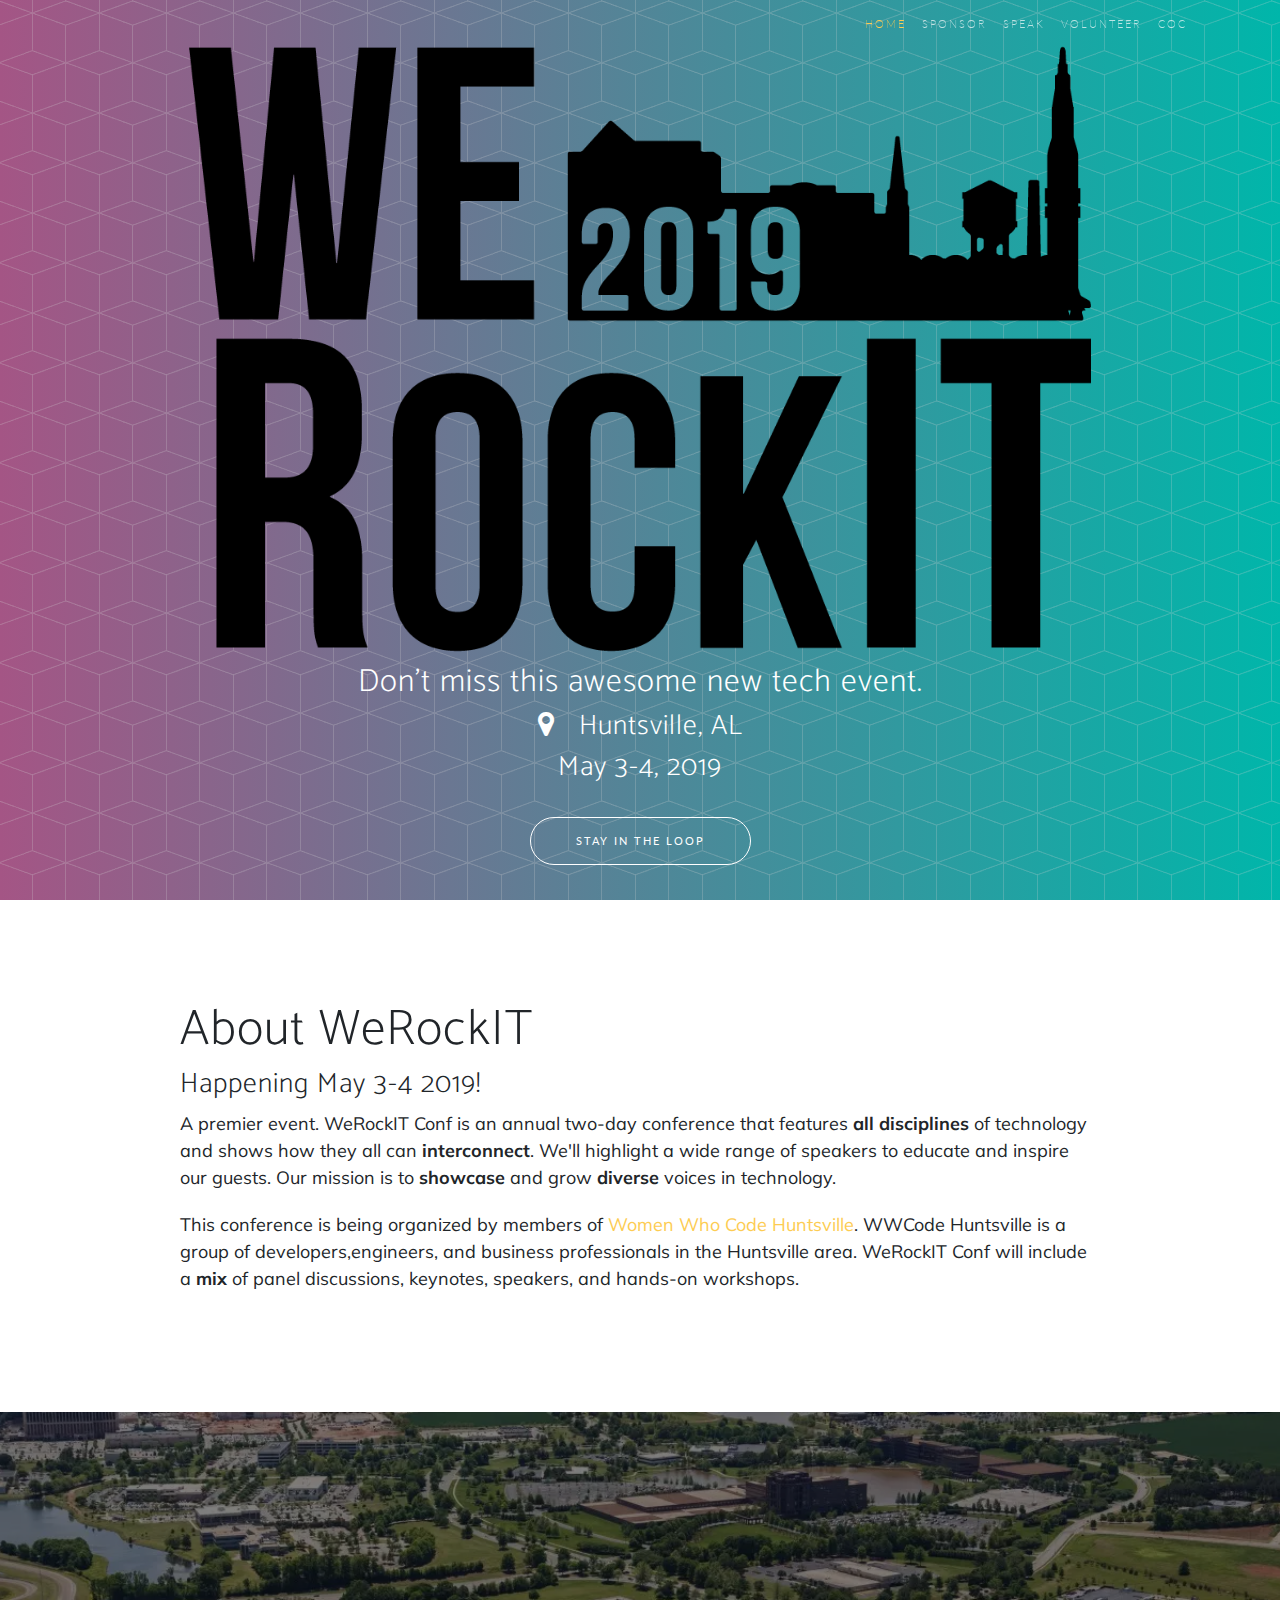
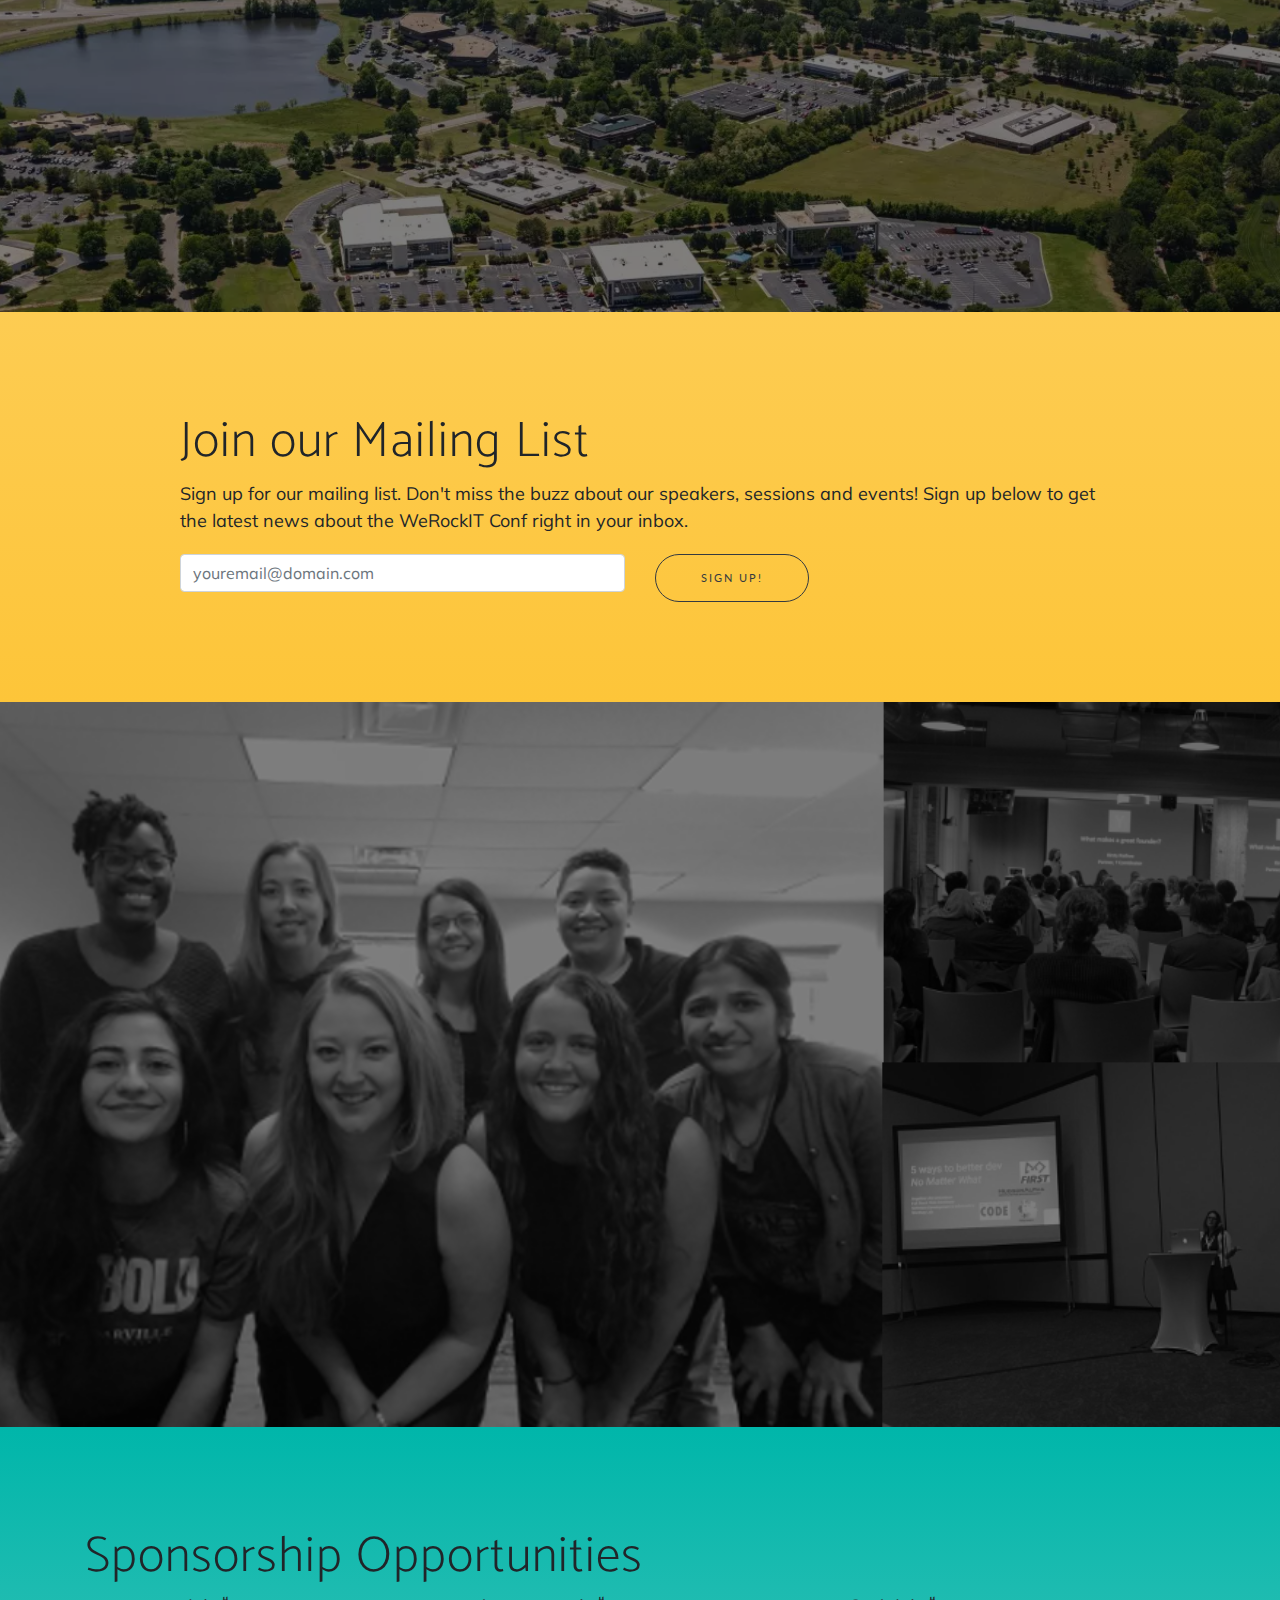
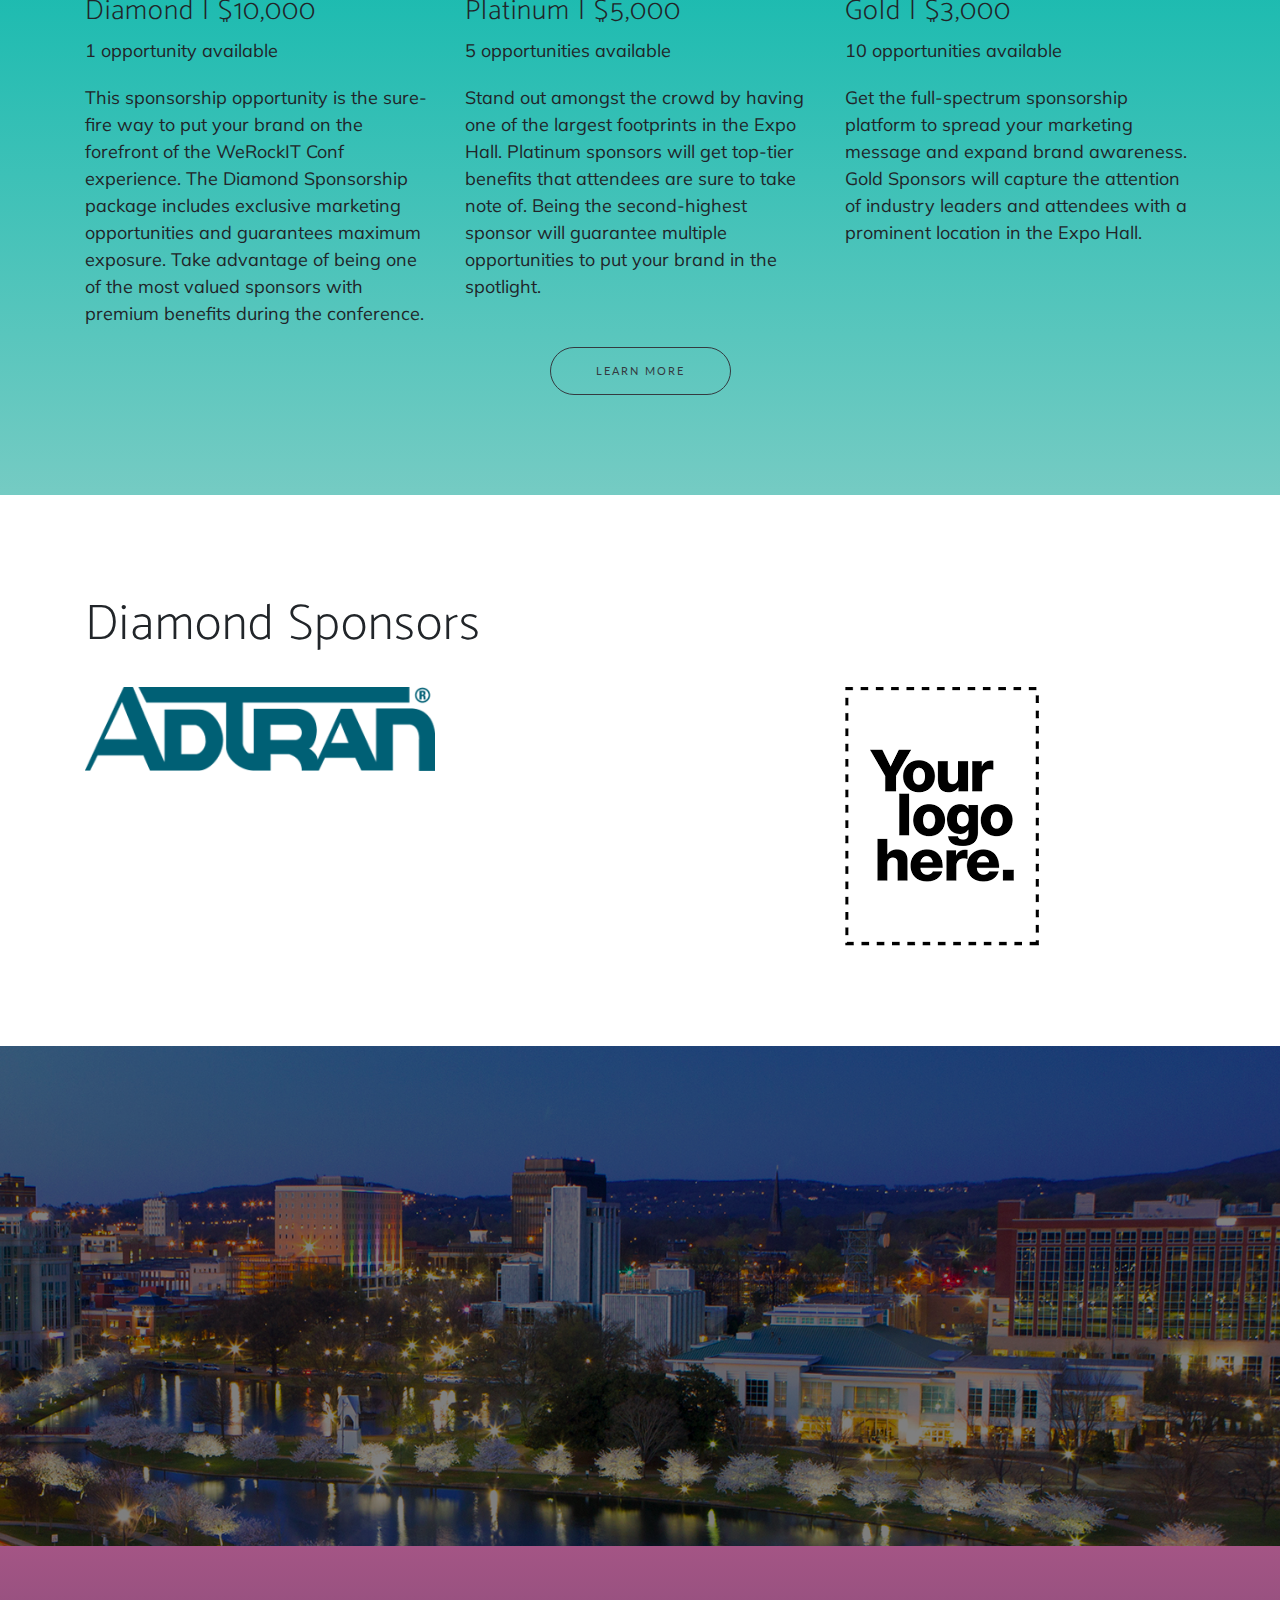
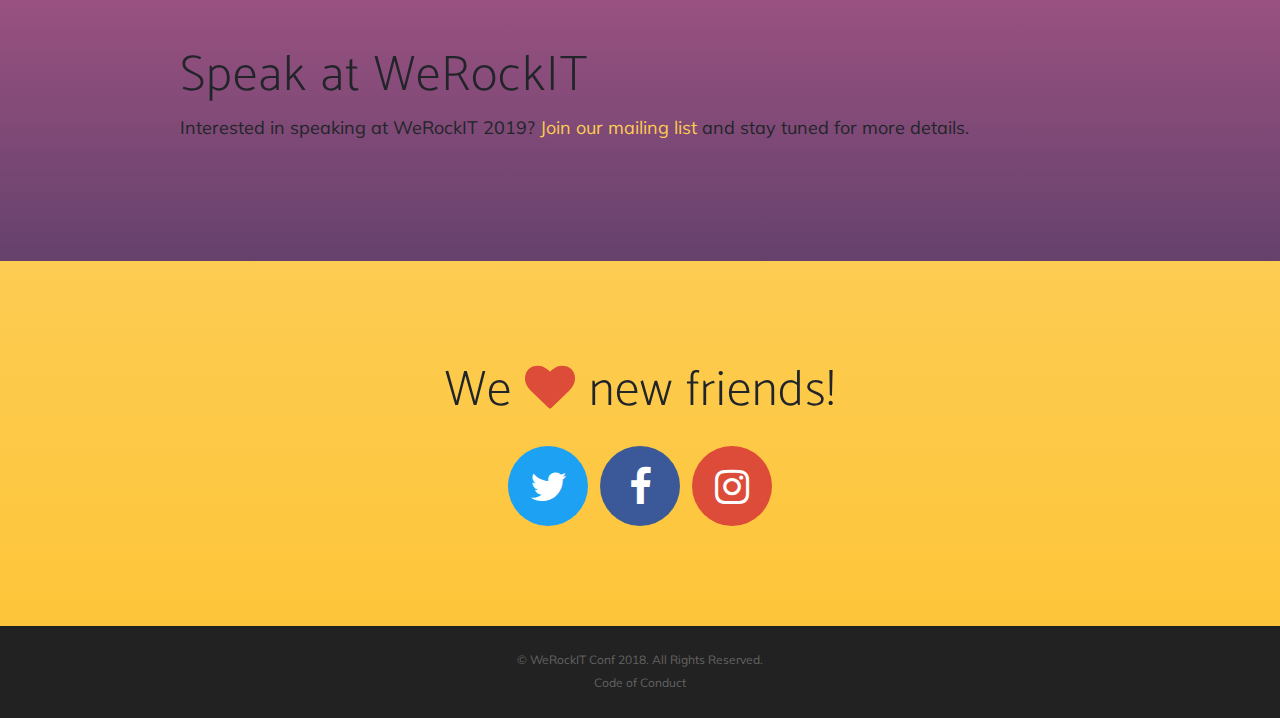
==== commit 99b840c9: "Added Code of Conduct form and anonymous submission form" ====
--- a/index.html
+++ b/index.html
@@ -20,7 +20,7 @@
     <link href="https://fonts.googleapis.com/css?family=Muli" rel="stylesheet">
 
     <!-- Custom styles for this template -->
-    <link href="css/new-age.min.css" rel="stylesheet">
+    <link href="css/new-age.css" rel="stylesheet">
 
     <!-- Bootstrap core JavaScript -->
     <script src="vendor/jquery/jquery.min.js"></script>
@@ -51,9 +51,6 @@
                   <a class="nav-link js-scroll-trigger" href="#page-top">Home</a>
               </li>
             <li class="nav-item">
-                <a class="nav-link js-scroll-trigger" href="#mailingList">Get Updates</a>
-            </li>
-            <li class="nav-item">
                 <a class="nav-link js-scroll-trigger" href="sponsor.html">Sponsor</a>
             </li>
             <li class="nav-item">
@@ -61,6 +58,9 @@
             </li>
             <li class="nav-item">
               <a class="nav-link js-scroll-trigger" href="volunteer.html">Volunteer</a>
+            </li>
+            <li class = "nav-item">
+                <a class = "nav-link js-scroll-trigger" href = "codeOfConduct.html">CoC</a>
             </li>
           </ul>
         </div>
@@ -365,18 +365,18 @@
 
     <footer>
       <div class="container">
-        <p>&copy; WeRockIT Conf 2018. All Rights Reserved.</p>
-        <!--<ul class="list-inline">
-          <li class="list-inline-item">
-            <a href="#">Privacy</a>
-          </li>
-          <li class="list-inline-item">
-            <a href="#">Terms</a>
-          </li>
-          <li class="list-inline-item">
-            <a href="#">FAQ</a>
-          </li>
-        </ul>-->
+          <p>&copy; WeRockIT Conf 2018. All Rights Reserved.</p>
+          <ul class="list-inline">
+              <li class="list-inline-item">
+                  <a href="codeOfConduct.html">Code of Conduct</a>
+              </li>
+              <!--<li class="list-inline-item">
+                <a href="#">Terms</a>
+              </li>
+              <li class="list-inline-item">
+                <a href="#">FAQ</a>
+              </li>-->
+          </ul>
       </div>
     </footer>
   </body>
--- a/css/new-age.css
+++ b/css/new-age.css
@@ -0,0 +1,579 @@
+html,
+body {
+  width: 100%;
+  height: 100%;
+}
+
+body {
+  font-family: 'Muli', 'Helvetica', 'Arial', 'sans-serif';
+}
+
+a {
+  color: #fdcc52;
+  -webkit-transition: all .35s;
+  -moz-transition: all .35s;
+  transition: all .35s;
+}
+
+a:hover, a:focus {
+  color: #fcbd20;
+}
+
+hr {
+  max-width: 100px;
+  margin: 25px auto 0;
+  border-width: 1px;
+  border-color: rgba(34, 34, 34, 0.1);
+}
+
+hr.light {
+  border-color: white;
+}
+
+h1,
+h2,
+h3,
+h4,
+h5,
+h6 {
+  font-family: 'Catamaran', 'Helvetica', 'Arial', 'sans-serif';
+  font-weight: 200;
+  letter-spacing: 1px;
+}
+
+p {
+  font-size: 18px;
+  line-height: 1.5;
+  margin-bottom: 20px;
+}
+
+section {
+  padding: 100px 0;
+}
+
+section h2 {
+  font-size: 50px;
+}
+
+#mainNav {
+  border-color: rgba(34, 34, 34, 0.05);
+  background-color: white;
+  -webkit-transition: all .35s;
+  -moz-transition: all .35s;
+  transition: all .35s;
+  font-family: 'Catamaran', 'Helvetica', 'Arial', 'sans-serif';
+  font-weight: 200;
+  letter-spacing: 1px;
+}
+
+#mainNav .navbar-brand {
+  color: #fdcc52;
+  font-family: 'Catamaran', 'Helvetica', 'Arial', 'sans-serif';
+  font-weight: 200;
+  letter-spacing: 1px;
+}
+
+#mainNav .navbar-brand:hover, #mainNav .navbar-brand:focus {
+  color: #fcbd20;
+}
+
+#mainNav .navbar-toggler {
+  font-size: 12px;
+  padding: 8px 10px;
+  color: #222222;
+}
+
+#mainNav .navbar-nav > li > a {
+  font-size: 11px;
+  font-family: 'Lato', 'Helvetica', 'Arial', 'sans-serif';
+  letter-spacing: 2px;
+  text-transform: uppercase;
+}
+
+#mainNav .navbar-nav > li > a.active {
+  color: #fdcc52 !important;
+  background-color: transparent;
+}
+
+#mainNav .navbar-nav > li > a.active:hover {
+  background-color: transparent;
+}
+
+#mainNav .navbar-nav > li > a,
+#mainNav .navbar-nav > li > a:focus {
+  color: #222222;
+}
+
+#mainNav .navbar-nav > li > a:hover,
+#mainNav .navbar-nav > li > a:focus:hover {
+  color: #fdcc52;
+}
+
+@media (min-width: 992px) {
+  #mainNav {
+    border-color: transparent;
+    background-color: transparent;
+  }
+  #mainNav .navbar-brand {
+    color: fade(white, 70%);
+  }
+  #mainNav .navbar-brand:hover, #mainNav .navbar-brand:focus {
+    color: white;
+  }
+  #mainNav .navbar-nav > li > a,
+  #mainNav .navbar-nav > li > a:focus {
+    color: rgba(255, 255, 255, 0.7);
+  }
+  #mainNav .navbar-nav > li > a:hover,
+  #mainNav .navbar-nav > li > a:focus:hover {
+    color: white;
+  }
+  #mainNav.navbar-shrink {
+    border-color: rgba(34, 34, 34, 0.1);
+    background-color: white;
+  }
+  #mainNav.navbar-shrink .navbar-brand {
+    color: #222222;
+  }
+  #mainNav.navbar-shrink .navbar-brand:hover, #mainNav.navbar-shrink .navbar-brand:focus {
+    color: #fdcc52;
+  }
+  #mainNav.navbar-shrink .navbar-nav > li > a,
+  #mainNav.navbar-shrink .navbar-nav > li > a:focus {
+    color: #222222;
+  }
+  #mainNav.navbar-shrink .navbar-nav > li > a:hover,
+  #mainNav.navbar-shrink .navbar-nav > li > a:focus:hover {
+    color: #fdcc52;
+  }
+}
+
+header.masthead {
+  position: relative;
+  width: 100%;
+  padding-top: 150px;
+  padding-bottom: 100px;
+  color: white;
+}
+
+header.masthead-background{
+  background: url("../img/bg-pattern.png"), #00B6AA;
+  background: url("../img/bg-pattern.png"), -webkit-linear-gradient(to left, #00B6AA, #a45585);
+  background: url("../img/bg-pattern.png"), linear-gradient(to left, #00B6AA, #a45585);
+}
+
+header.masthead .header-content {
+  max-width: 500px;
+  margin-bottom: 100px;
+  text-align: center;
+}
+
+header.masthead .header-content h1 {
+  font-size: 30px;
+}
+
+header.masthead .device-container {
+  max-width: 325px;
+  margin-right: auto;
+  margin-left: auto;
+}
+
+header.masthead .device-container .screen img {
+  border-radius: 3px;
+}
+
+@media (min-width: 992px) {
+  header.masthead {
+    height: 100vh;
+    min-height: 775px;
+    padding-top: 0;
+    padding-bottom: 0;
+  }
+  header.masthead .header-content {
+    margin-bottom: 0;
+    text-align: left;
+  }
+  header.masthead .header-content h1 {
+    font-size: 50px;
+  }
+  header.masthead .device-container {
+    max-width: 325px;
+  }
+}
+
+
+header.masthead-white {
+  position: relative;
+  width: 100%;
+  padding-top: 150px;
+  padding-bottom: 100px;
+}
+
+header.masthead-white .header-content {
+  max-width: 500px;
+  margin-bottom: 100px;
+  text-align: center;
+}
+
+header.masthead-white .header-content h1 {
+  font-size: 30px;
+}
+
+header.masthead-white .device-container {
+  max-width: 325px;
+  margin-right: auto;
+  margin-left: auto;
+}
+
+header.masthead-white .device-container .screen img {
+  border-radius: 3px;
+}
+
+@media (min-width: 992px) {
+  header.masthead-white {
+    height: 100vh;
+    min-height: 775px;
+    padding-top: 0;
+    padding-bottom: 0;
+  }
+  header.masthead-white .header-content {
+    margin-bottom: 0;
+    text-align: left;
+  }
+  header.masthead-white .header-content h1 {
+    font-size: 50px;
+  }
+  header.masthead-white .device-container {
+    max-width: 325px;
+  }
+}
+
+
+
+section.download {
+  position: relative;
+  padding: 150px 0;
+}
+
+section.download h2 {
+  font-size: 50px;
+  margin-top: 0;
+}
+
+section.download .badges .badge-link {
+  display: block;
+  margin-bottom: 25px;
+}
+
+section.download .badges .badge-link:last-child {
+  margin-bottom: 0;
+}
+
+section.download .badges .badge-link img {
+  height: 60px;
+}
+
+@media (min-width: 768px) {
+  section.download .badges .badge-link {
+    display: inline-block;
+    margin-bottom: 0;
+  }
+}
+
+@media (min-width: 768px) {
+  section.download h2 {
+    font-size: 70px;
+  }
+}
+
+section.features .section-heading {
+  margin-bottom: 100px;
+}
+
+section.features .section-heading h2 {
+  margin-top: 0;
+}
+
+section.features .section-heading p {
+  margin-bottom: 0;
+}
+
+section.features .device-container,
+section.features .feature-item {
+  max-width: 325px;
+  margin: 0 auto;
+}
+
+section.features .device-container {
+  margin-bottom: 100px;
+}
+
+@media (min-width: 992px) {
+  section.features .device-container {
+    margin-bottom: 0;
+  }
+}
+
+section.features .feature-item {
+  padding-top: 50px;
+  padding-bottom: 50px;
+  text-align: center;
+}
+
+section.features .feature-item h3 {
+  font-size: 30px;
+}
+
+section.features .feature-item i {
+  font-size: 80px;
+  display: block;
+  margin-bottom: 15px;
+  background: -webkit-linear-gradient(to left, #7b4397, #dc2430);
+  background: linear-gradient(to left, #7b4397, #dc2430);
+  -webkit-background-clip: text;
+  -webkit-text-fill-color: transparent;
+}
+
+section.researchPark {
+  position: relative;
+  padding: 250px 0;
+  background-image: url("../img/researchPark.jpg");
+  background-position: center;
+  -webkit-background-size: cover;
+  -moz-background-size: cover;
+  -o-background-size: cover;
+  background-size: cover;
+}
+
+section.downtownHuntsville {
+  position: relative;
+  padding: 250px 0;
+  background-image: url("../img/downtownHuntsville.jpg");
+  background-position: center;
+  -webkit-background-size: cover;
+  -moz-background-size: cover;
+  -o-background-size: cover;
+  background-size: cover;
+}
+
+section.wwcHsv {
+  position: relative;
+  padding: 350px 0;
+  background-image: url("../img/WomenWhoCodeHSV.png");
+  background-position: center;
+  -webkit-background-size: cover;
+  -moz-background-size: cover;
+  -o-background-size: cover;
+  background-size: cover;
+}
+
+section.researchPark .researchPark-content, section.downtownHuntsville .downtownHuntsville-content, section.wwcHsv .wwcHsv-content {
+  position: relative;
+  z-index: 1;
+}
+
+section.researchPark .researchPark-content h2, section.downtownHuntsville .downtownHuntsville h2, section.wwcHsv .wwcHsv-content h2 {
+  font-size: 50px;
+  max-width: 450px;
+  margin-top: 0;
+  margin-bottom: 25px;
+  color: white;
+}
+
+@media (min-width: 768px) {
+  section.researchPark .researchPark-content h2, section.downtownHuntsville .downtownHuntsville h2, section.wwcHsv .wwcHsv h2 {
+    font-size: 80px;
+  }
+}
+
+section.researchPark .overlay, section.downtownHuntsville .overlay, section.wwcHsv .overlay {
+  position: absolute;
+  top: 0;
+  left: 0;
+  width: 100%;
+  height: 100%;
+  background-color: rgba(0, 0, 0, 0.5);
+}
+
+section.contact {
+  text-align: center;
+}
+
+section.contact h2 {
+  margin-top: 0;
+  margin-bottom: 25px;
+}
+
+section.contact h2 i {
+  color: #dd4b39;
+}
+
+section.contact ul.list-social {
+  margin-bottom: 0;
+}
+
+section.contact ul.list-social li a {
+  font-size: 40px;
+  line-height: 80px;
+  display: block;
+  width: 80px;
+  height: 80px;
+  color: white;
+  border-radius: 100%;
+}
+
+section.contact ul.list-social li.social-twitter a {
+  background-color: #1da1f2;
+}
+
+section.contact ul.list-social li.social-twitter a:hover {
+  background-color: #0d95e8;
+}
+
+section.contact ul.list-social li.social-facebook a {
+  background-color: #3b5998;
+}
+
+section.contact ul.list-social li.social-facebook a:hover {
+  background-color: #344e86;
+}
+
+section.contact ul.list-social li.social-google-plus a {
+  background-color: #dd4b39;
+}
+
+section.contact ul.list-social li.social-google-plus a:hover {
+  background-color: #d73925;
+}
+
+section.contact ul.list-social li.social-instagram a {
+  background-color: #dd4b39;
+}
+
+section.contact ul.list-social li.social-instagram a:hover {
+  background-color: #d73925;
+}
+
+footer {
+  padding: 25px 0;
+  text-align: center;
+  color: rgba(255, 255, 255, 0.3);
+  background-color: #222222;
+}
+
+footer p {
+  font-size: 12px;
+  margin: 0;
+}
+
+footer ul {
+  margin-bottom: 0;
+}
+
+footer ul li a {
+  font-size: 12px;
+  color: rgba(255, 255, 255, 0.3);
+}
+
+footer ul li a:hover, footer ul li a:focus, footer ul li a:active, footer ul li a.active {
+  text-decoration: none;
+}
+
+.bg-primary {
+  background: #fdcc52;
+  background: -webkit-linear-gradient(#fdcc52, #fdc539);
+  background: linear-gradient(#fdcc52, #fdc539);
+}
+
+.bg-wwc-teal{
+  background: #00B6AA;
+  background: -webkit-linear-gradient(#00B6AA, #75cbc3);
+  background: linear-gradient(#00B6AA, #75cbc3);
+}
+
+.bg-wwc-purple{
+  background: #a45585;
+  background: -webkit-linear-gradient(#a45585, #65416c);
+  background: linear-gradient(#a45585, #65416c);
+}
+
+.text-primary {
+  color: #fdcc52;
+}
+
+.no-gutter > [class*='col-'] {
+  padding-right: 0;
+  padding-left: 0;
+}
+
+.btn-outline {
+  color: white;
+  border: 1px solid;
+  border-color: white;
+}
+
+.btn-outline:hover, .btn-outline:focus, .btn-outline:active, .btn-outline.active {
+  color: white;
+  border-color: #fdcc52;
+  background-color: #fdcc52;
+}
+
+.btn {
+  border-radius: 300px;
+  font-family: 'Lato', 'Helvetica', 'Arial', 'sans-serif';
+  letter-spacing: 2px;
+  text-transform: uppercase;
+}
+
+.btn-xl {
+  font-size: 11px;
+  padding: 15px 45px;
+}
+
+.btn-pink-outline {
+    color: white;
+    border: 1px solid;
+    border-color: white;
+}
+
+.btn-pink-outline:hover, .btn-pink-outline:focus, .btn-pink-outline:active, .btn-pink-outline.active {
+    color: white;
+    border-color: #a63569;
+    background-color: #a63569;
+}
+
+#mailingListThankYou{
+  margin-top: 10px;
+  color: #00B6AA;
+  border: 1px solid;
+  border-radius: 10px;
+  padding: 10px;
+}
+
+#mailingListError{
+  margin-top: 10px;
+  color: #d73925;
+  border: 1px solid #d73925;
+  border-radius: 10px;
+  padding: 10px;
+}
+
+#sponsorInquiryFormThankYou{
+  margin-top: 10px;
+  color: #00B6AA;
+  border: 1px solid;
+  border-radius: 10px;
+  padding: 10px;
+}
+
+#sponsorInquiryFormError{
+  margin-top: 10px;
+  color: #d73925;
+  border: 1px solid #d73925;
+  border-radius: 10px;
+  padding: 10px;
+}
+
+.section-sm-padding{
+  padding: 50px 0 !important;
+}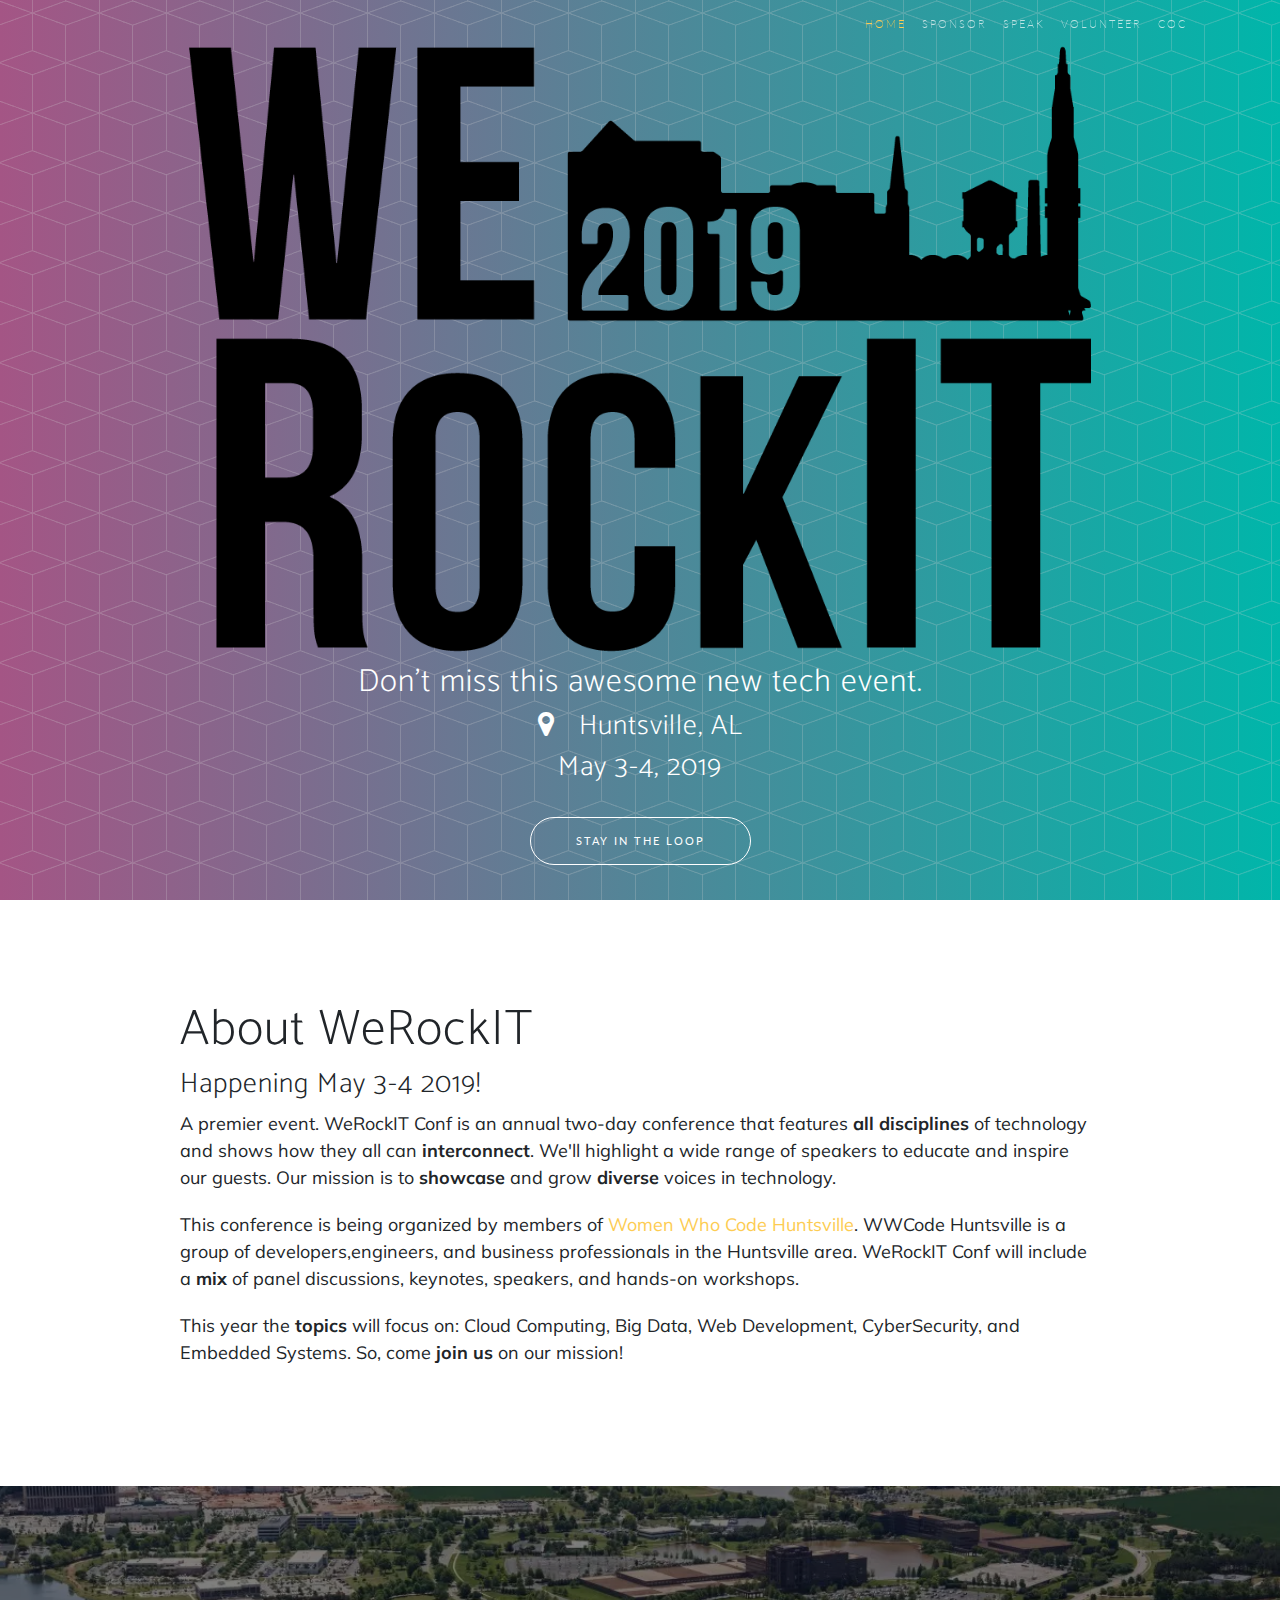
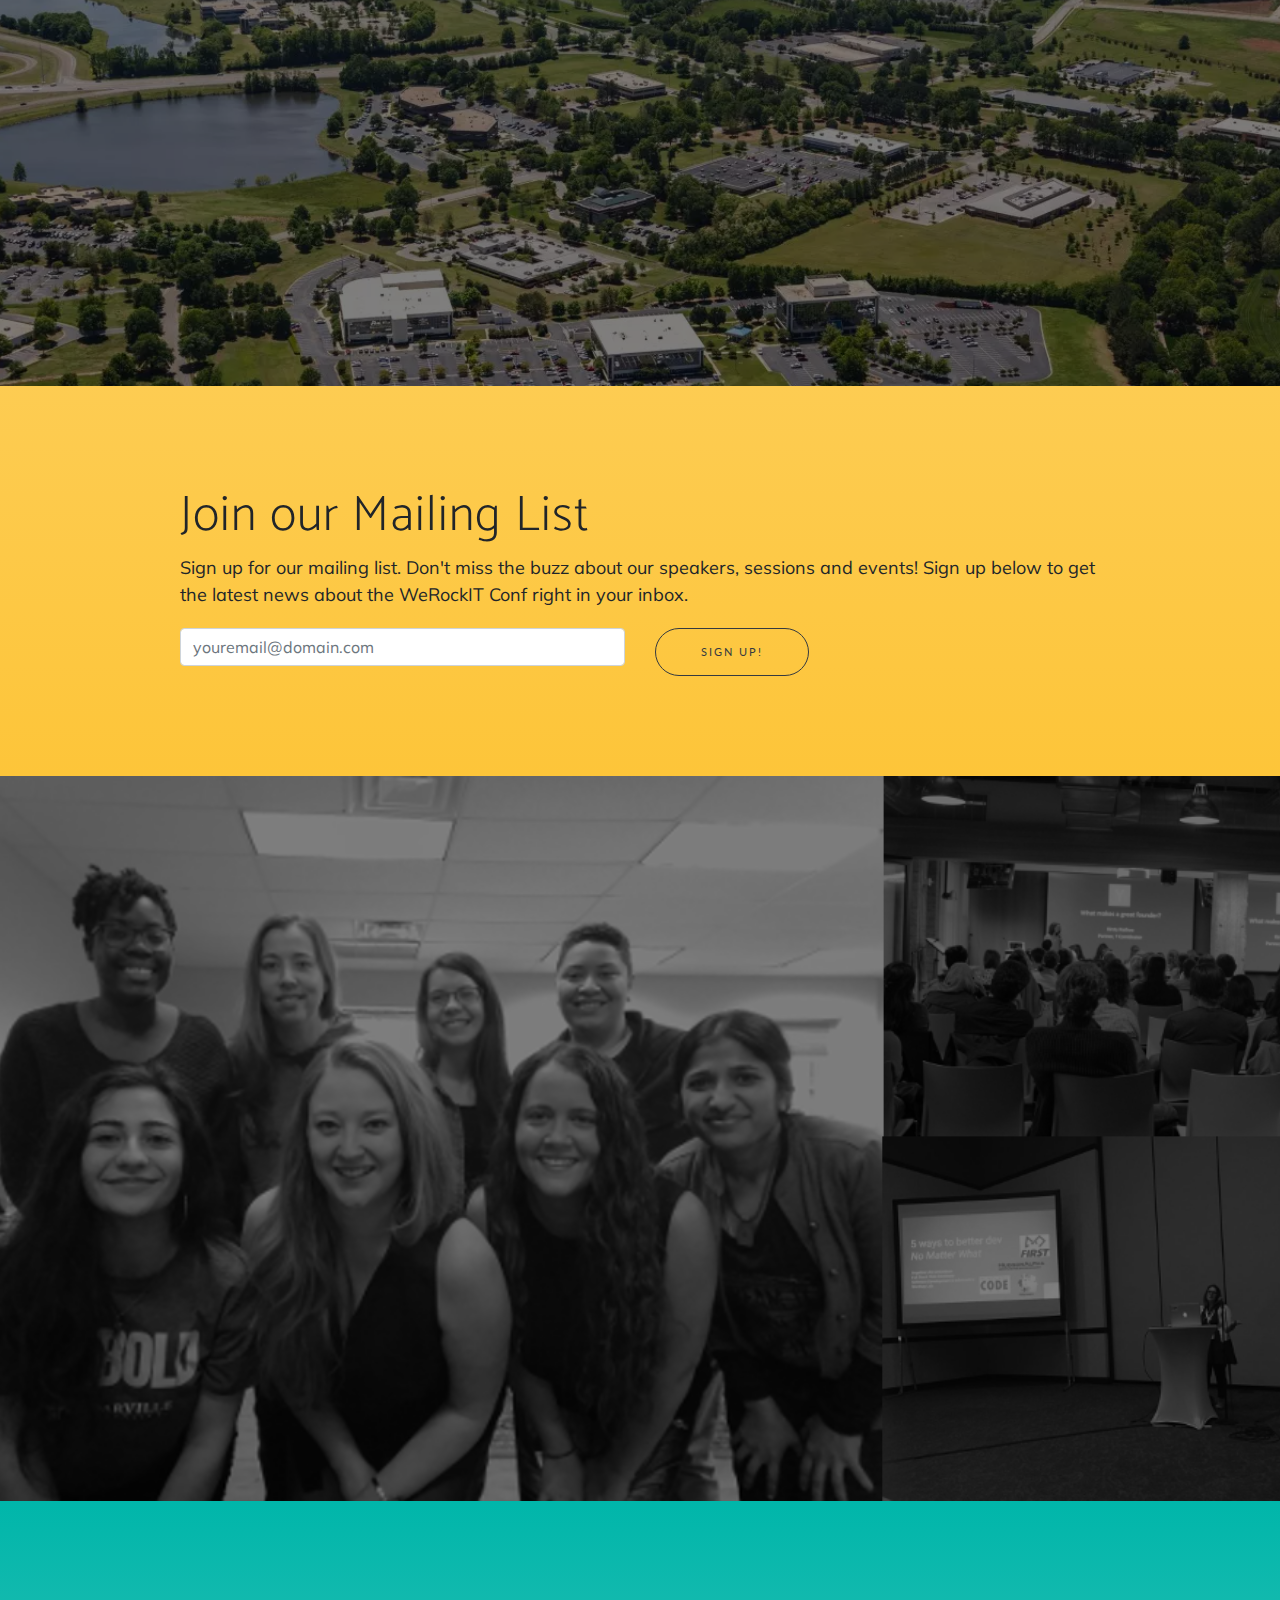
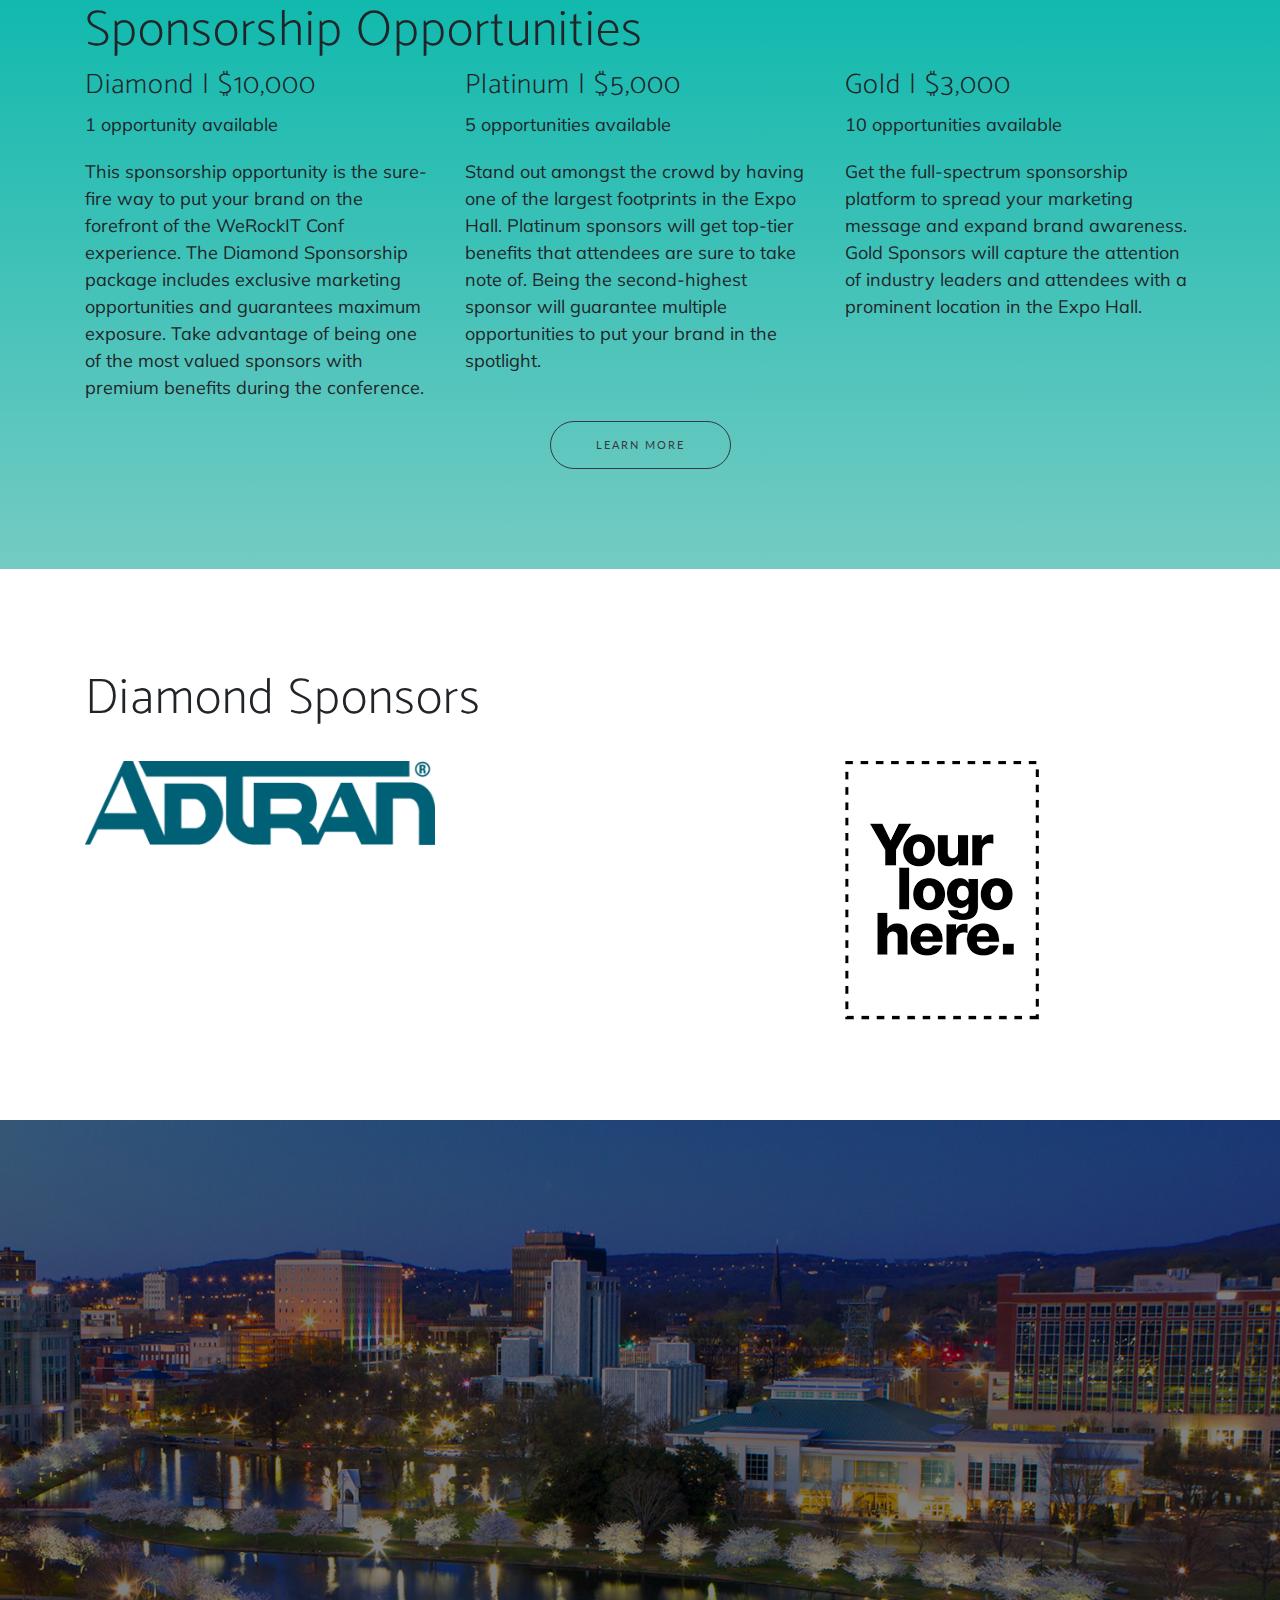
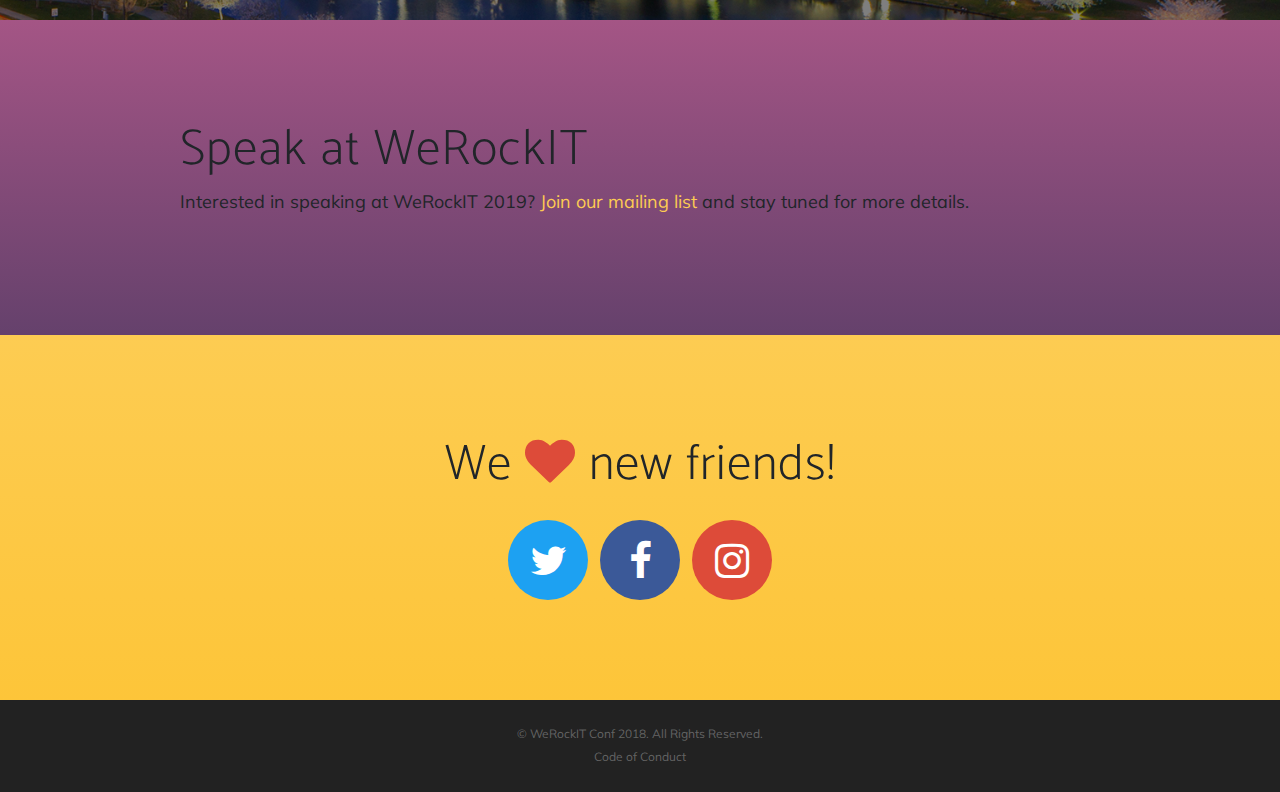
==== commit b255e1e1: "Added this years topics" ====
--- a/index.html
+++ b/index.html
@@ -100,6 +100,10 @@
                 WWCode Huntsville is a group of developers,engineers, and business professionals in the Huntsville area. WeRockIT Conf
                 will include a <strong>mix</strong> of panel discussions, keynotes, speakers, and hands-on workshops.
             </p>
+            <p>
+                This year the <strong>topics</strong> will focus on: Cloud Computing, Big Data, Web Development, CyberSecurity, and Embedded Systems. So,
+                come <strong>join us</strong> on our mission!
+            </p>
           </div>
         </div>
       </div>
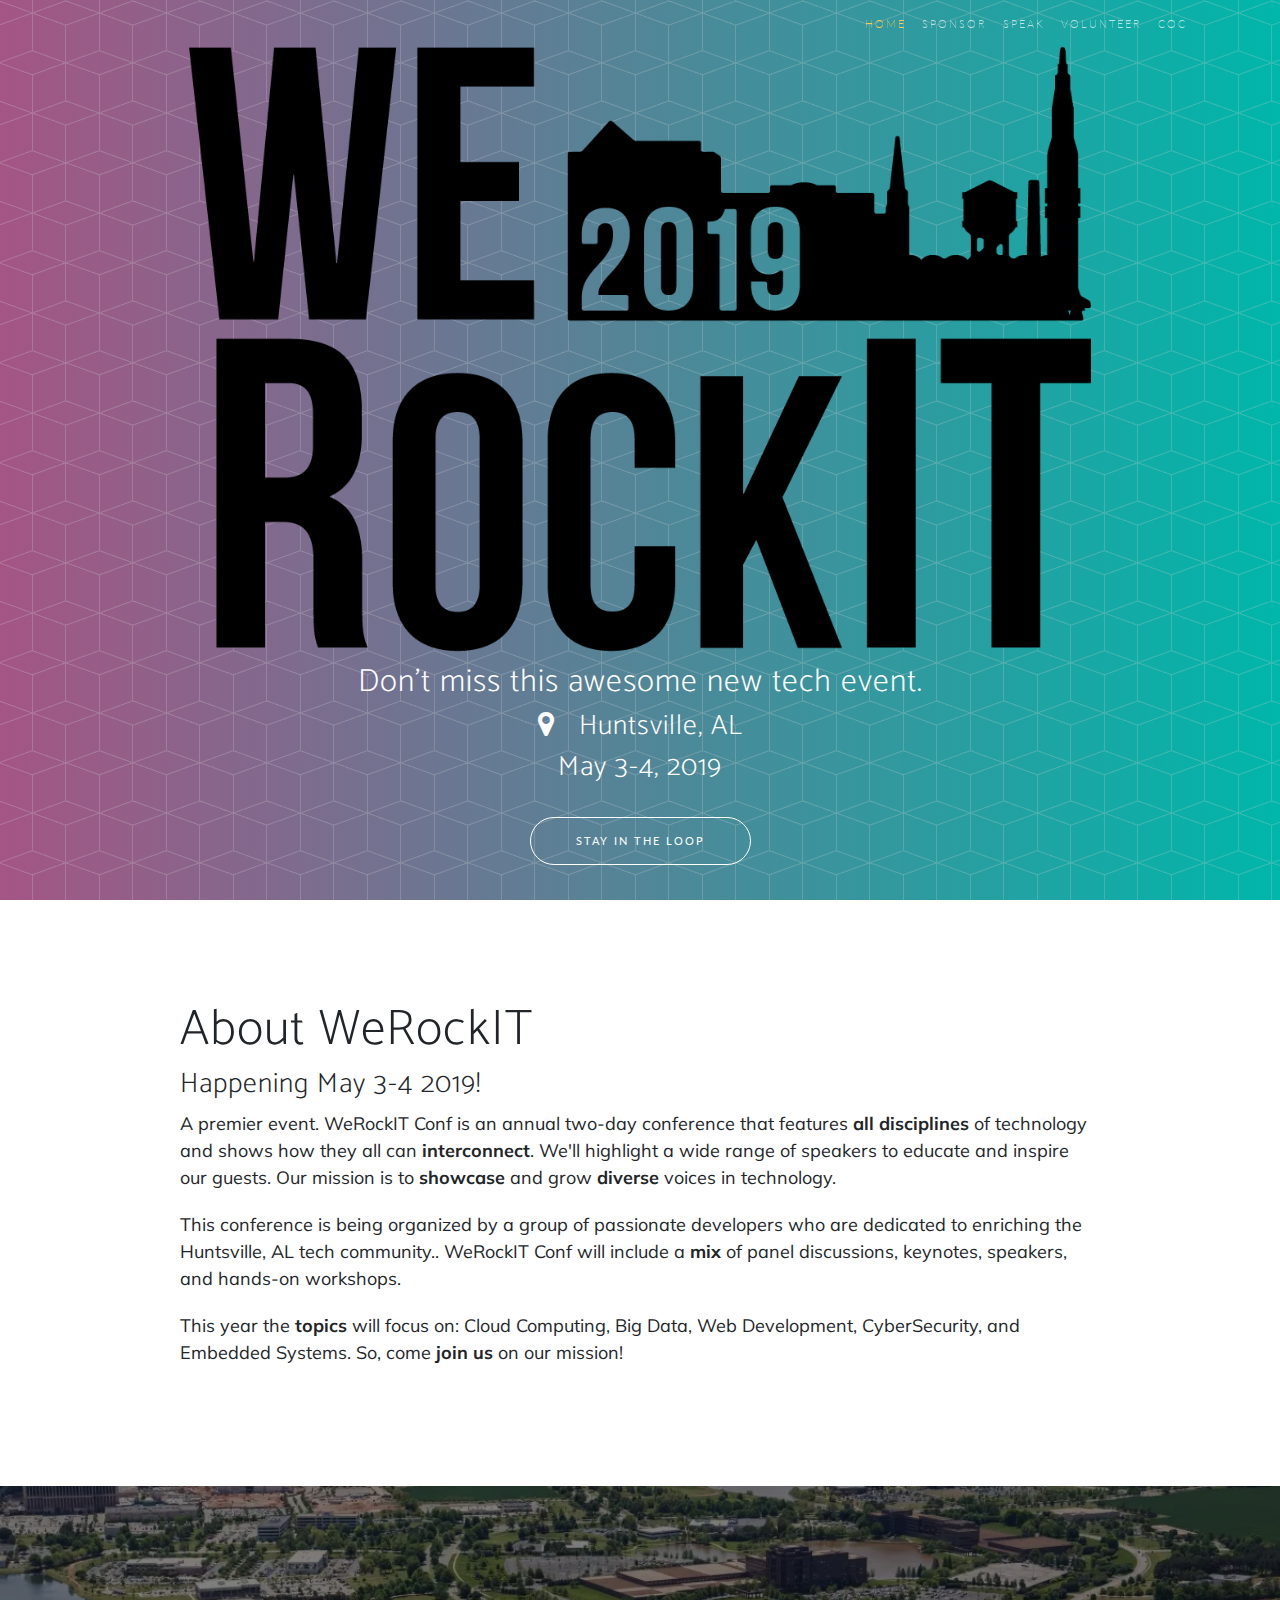
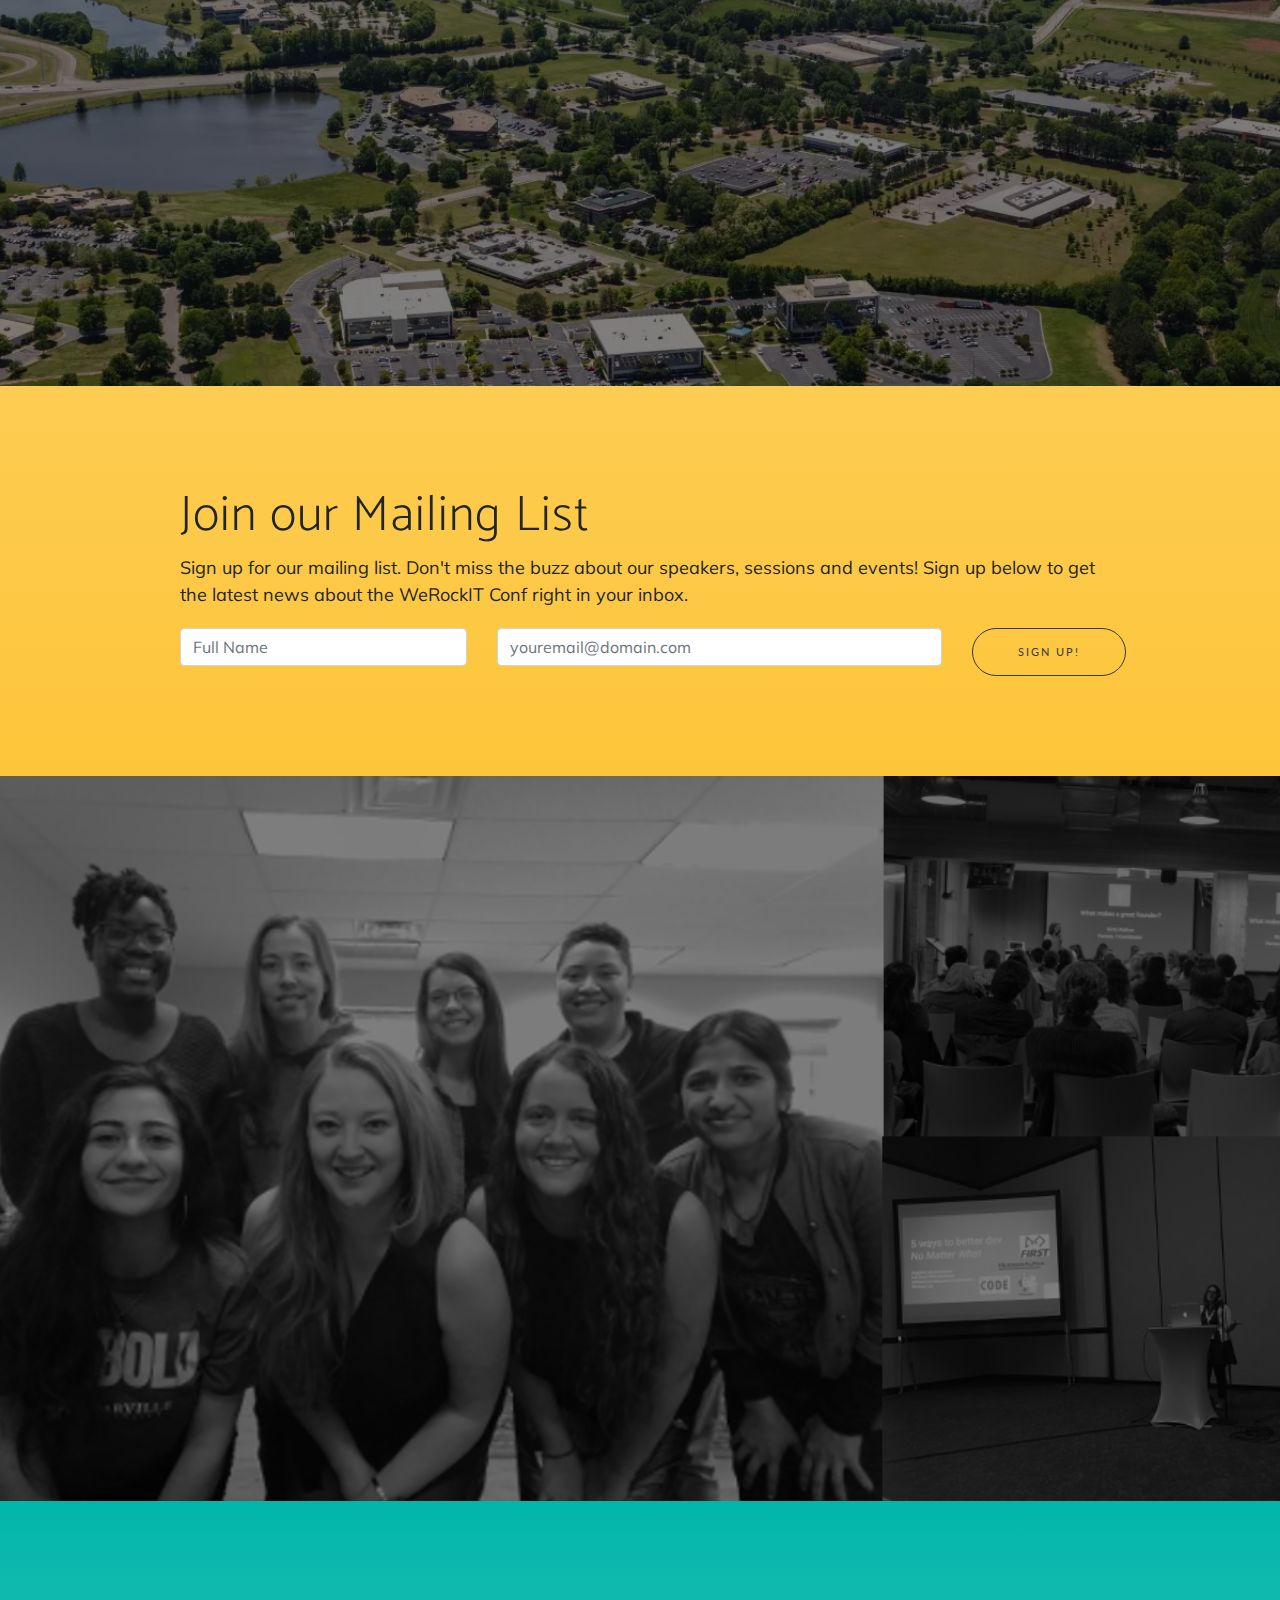
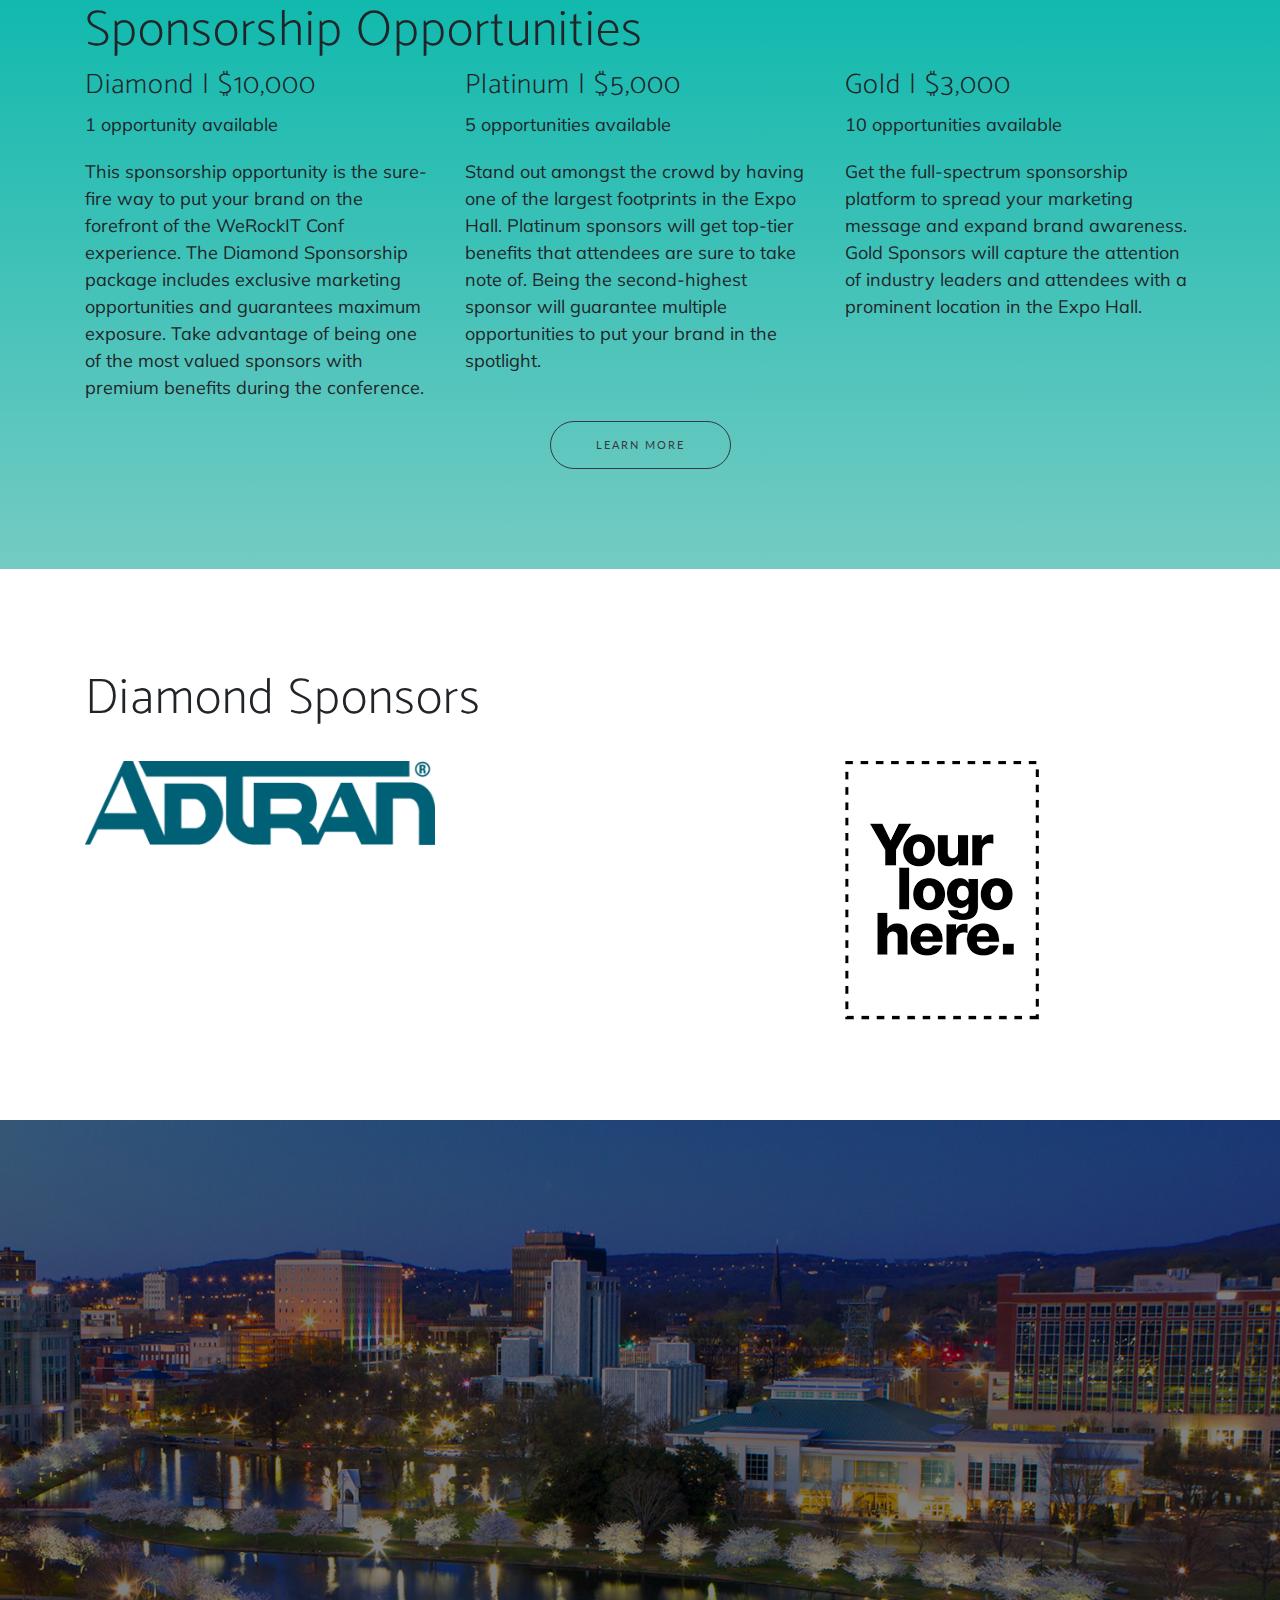
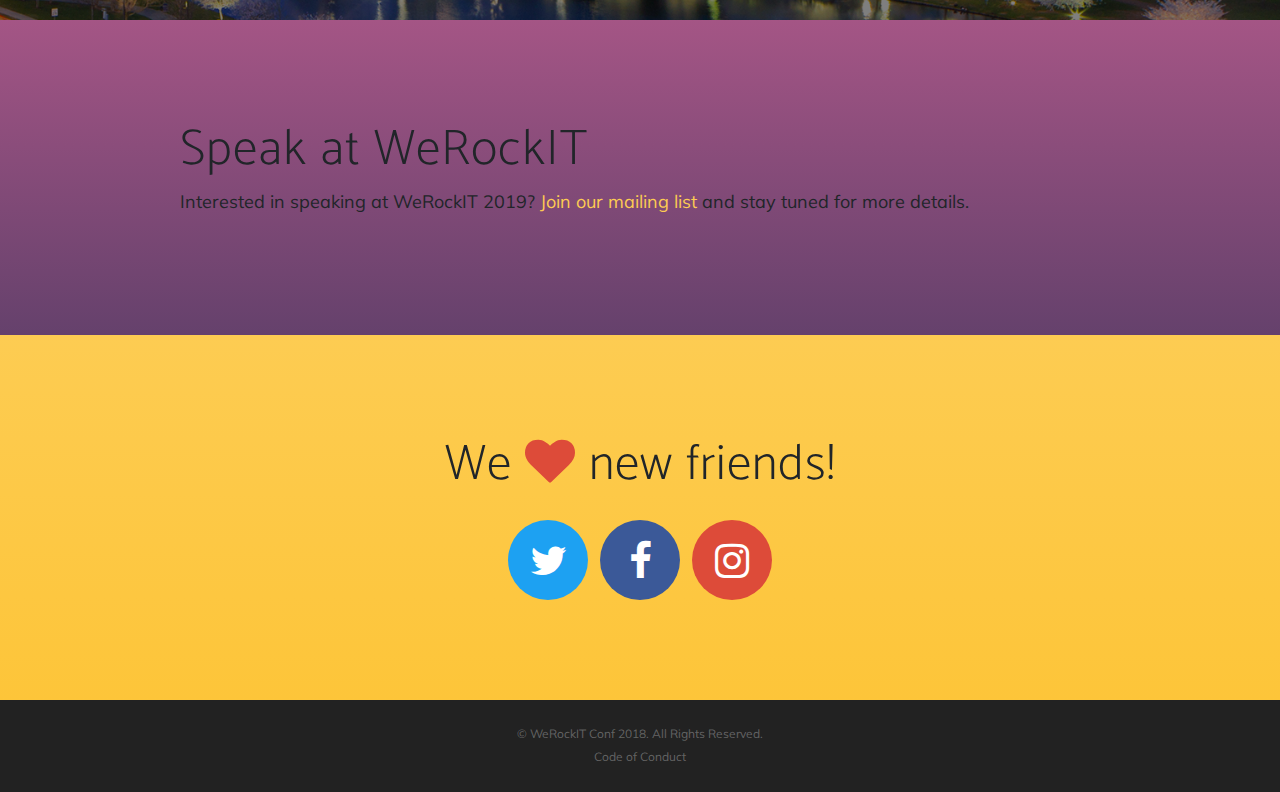
==== commit 27cb855d: "Fixed COC report form" ====
--- a/index.html
+++ b/index.html
@@ -96,9 +96,8 @@
                   our guests. Our mission is to <strong>showcase</strong> and grow <strong>diverse</strong> voices in technology.
             </p>
             <p>
-                This conference is being organized by members of  <a href = 'https://www.facebook.com/groups/WWCodeHSV/' target = "WWC-Facebook">Women Who Code Huntsville</a>.
-                WWCode Huntsville is a group of developers,engineers, and business professionals in the Huntsville area. WeRockIT Conf
-                will include a <strong>mix</strong> of panel discussions, keynotes, speakers, and hands-on workshops.
+                This conference is being organized by a group of passionate developers who are dedicated to enriching the Huntsville, AL tech community.</a>.
+                WeRockIT Conf will include a <strong>mix</strong> of panel discussions, keynotes, speakers, and hands-on workshops.
             </p>
             <p>
                 This year the <strong>topics</strong> will focus on: Cloud Computing, Big Data, Web Development, CyberSecurity, and Embedded Systems. So,
@@ -127,10 +126,13 @@
             <div>
                 <form id = "test-form">
                     <div class = "row">
+                        <div class = "col-4">
+                            <input type = "text" class = "form-control" name = "fullName" id = "fullName" aria-describedby="firstAndLastName" placeholder = "Full Name" />
+                        </div>
                         <div class = "col-6">
-                            <input type="email" class = "form-control" name = "emailAddress"  id="emailAddress" aria-describedby="emailHelp" placeholder="youremail@domain.com">
-                        </div>
-                        <div class = "col">
+                            <input type="email" class = "form-control" name = "emailAddress"  id="emailAddress" aria-describedby="emailHelp" placeholder="youremail@domain.com"/>
+                        </div>
+                        <div class = "col-2">
                             <button type = "submit" id = "submit-form" class="btn btn-outline-dark btn-xl js-scroll-trigger">SIGN UP!</button>
                         </div>
                     </div>
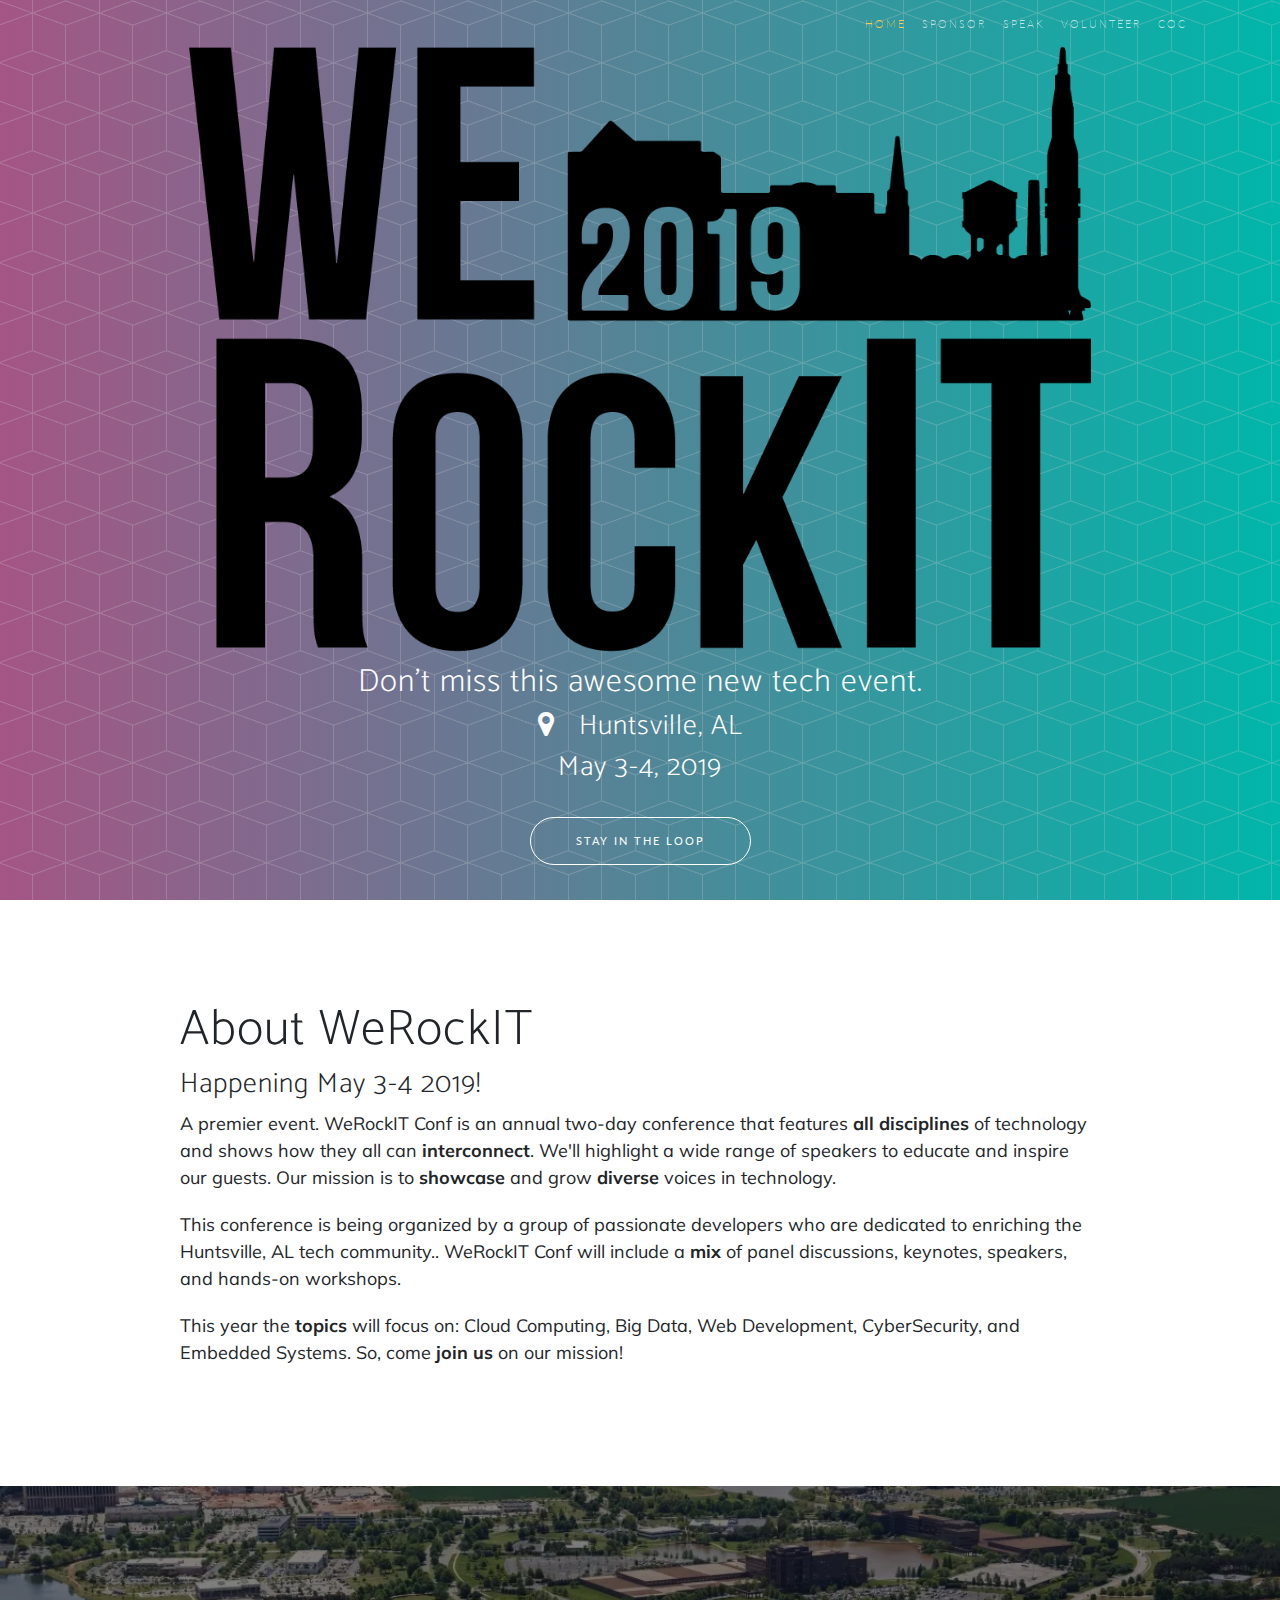
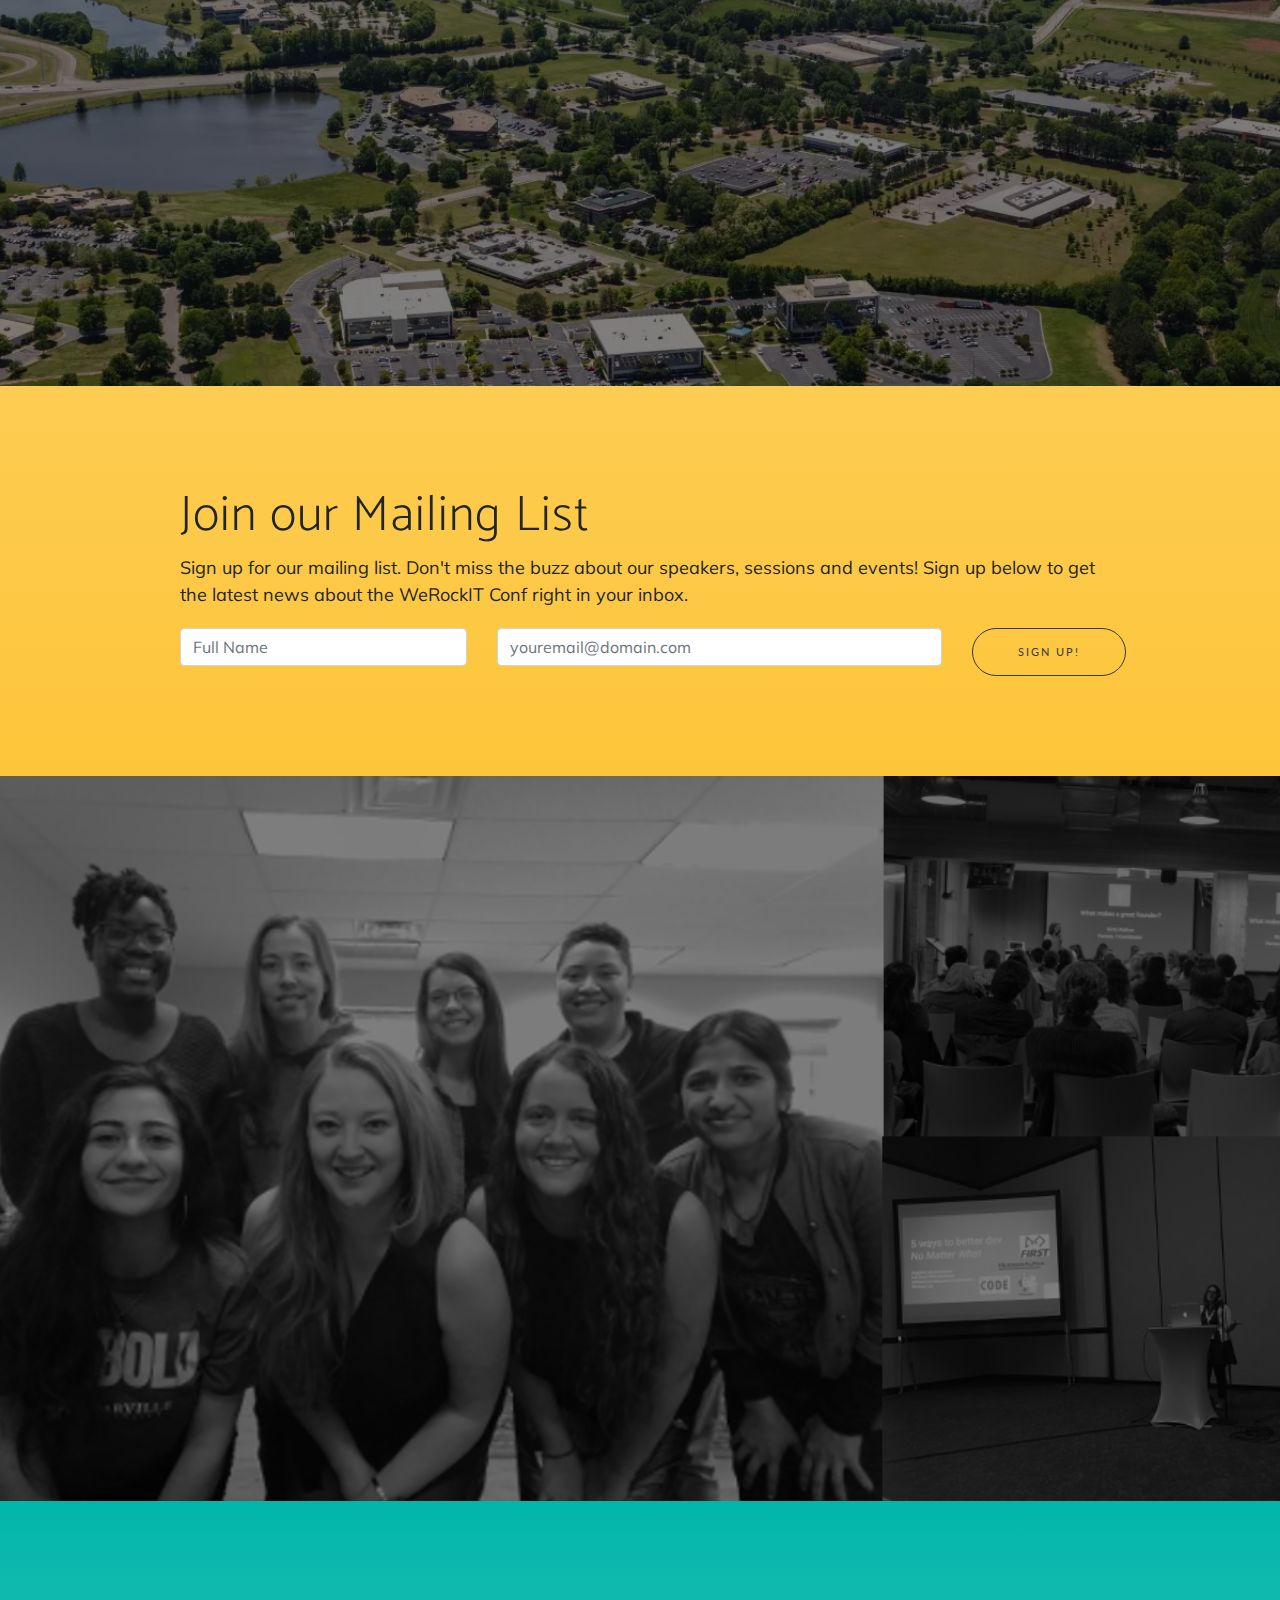
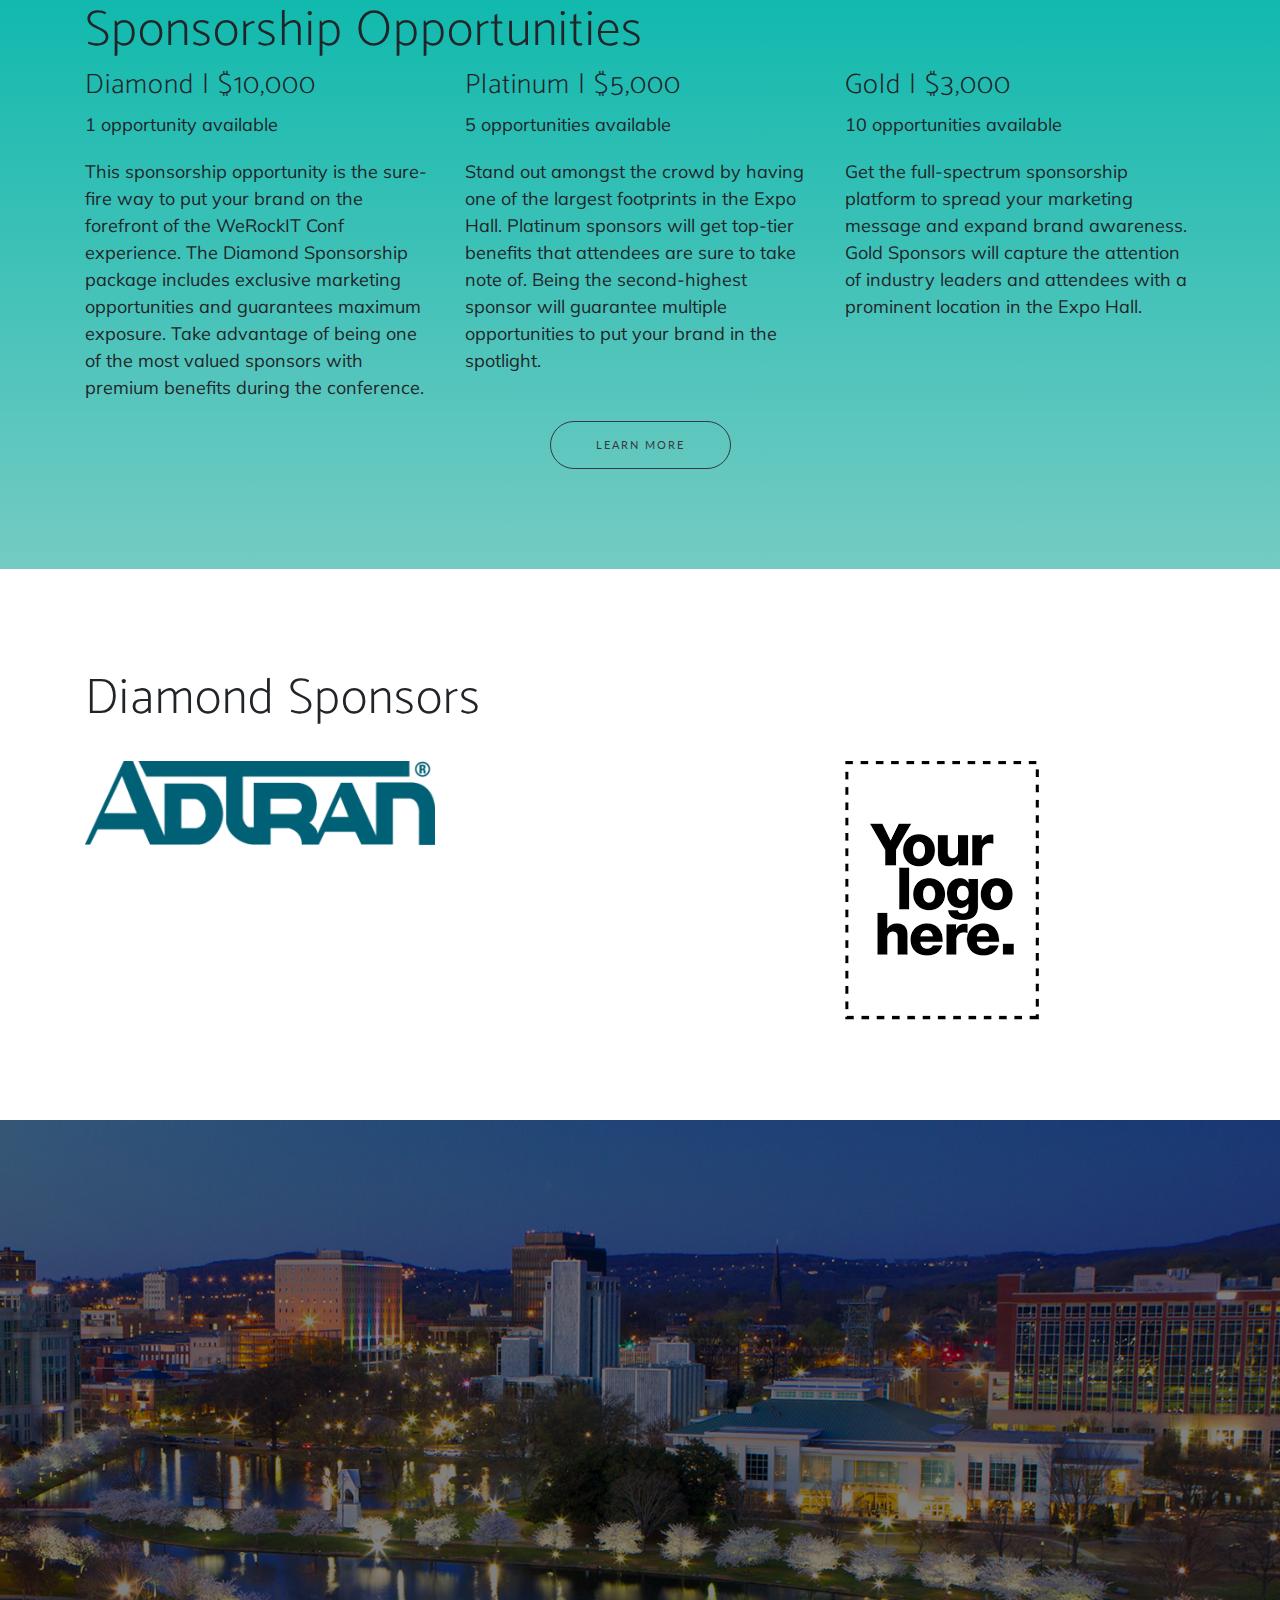
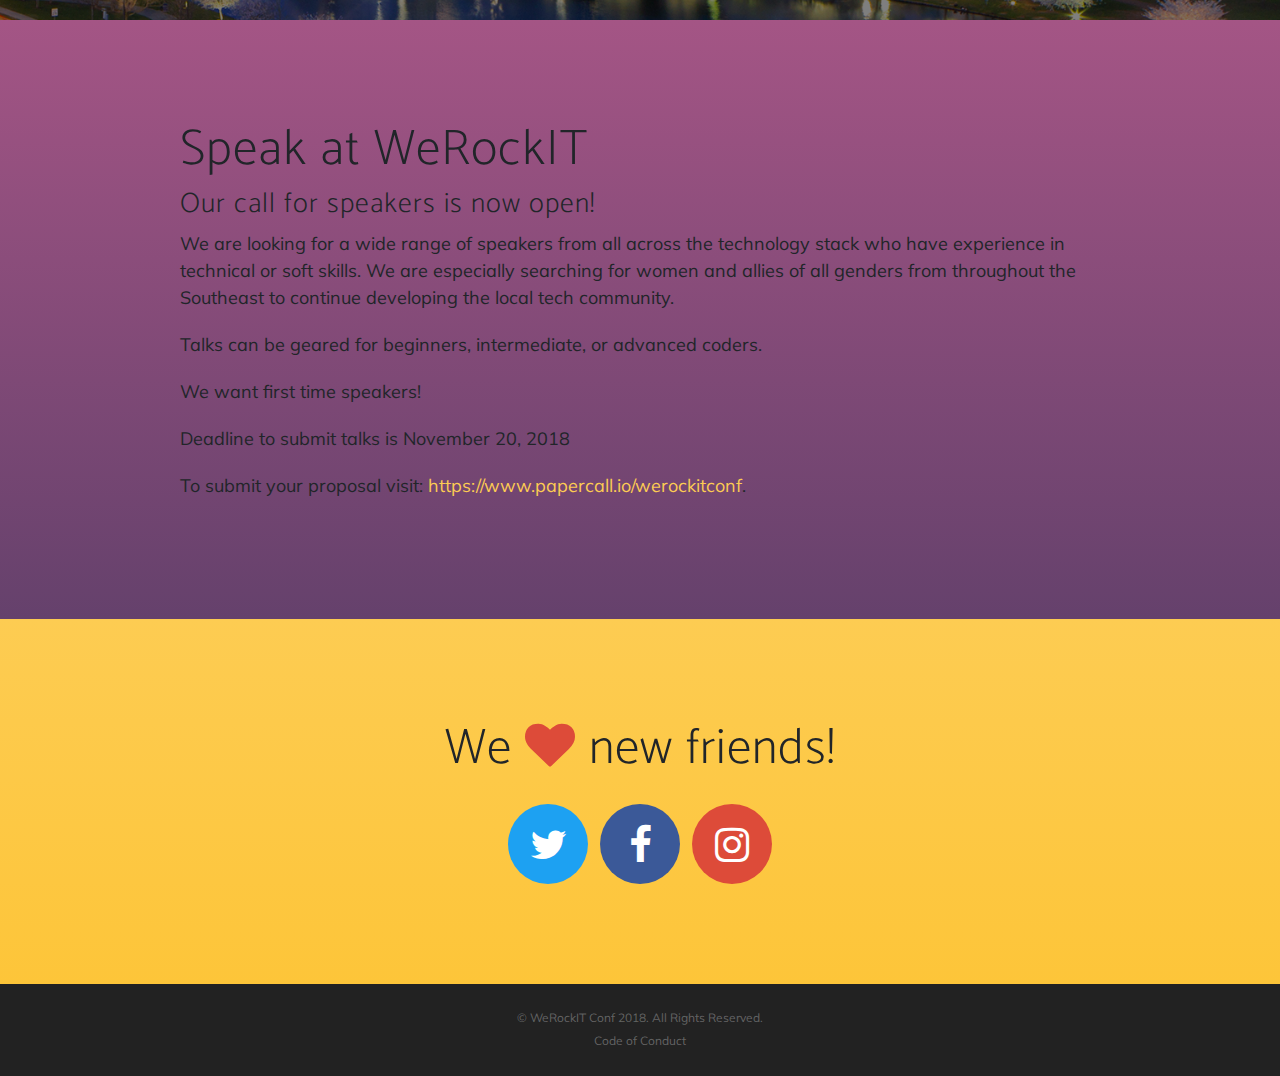
==== commit 9501fcf6: "Added link to call for speakers" ====
--- a/index.html
+++ b/index.html
@@ -264,7 +264,14 @@
             <div class = "row">
                 <div class = "col-md-10 mx-auto">
                     <h2 class = "section-heading">Speak at WeRockIT</h2>
-                    <p>Interested in speaking at WeRockIT 2019? <a href = '#mailingList'>Join our mailing list</a> and stay tuned for more details.</p>
+                    <h3>Our call for speakers is now open!</h3>
+                    <p>We are looking for a wide range of speakers from all across the technology stack who have
+                        experience in technical or soft skills. We are especially searching for women and allies of all
+                        genders from throughout the Southeast to continue developing the local tech community.</p>
+                    <p>Talks can be geared for beginners, intermediate, or advanced coders.</p>
+                    <p>We want first time speakers!</p>
+                    <p>Deadline to submit talks is November 20, 2018</p>
+                    <p>To submit your proposal visit: <a href = "https://www.papercall.io/werockitconf" target = "paperCall">https://www.papercall.io/werockitconf</a>.</p>
                 </div>
             </div>
         </div>
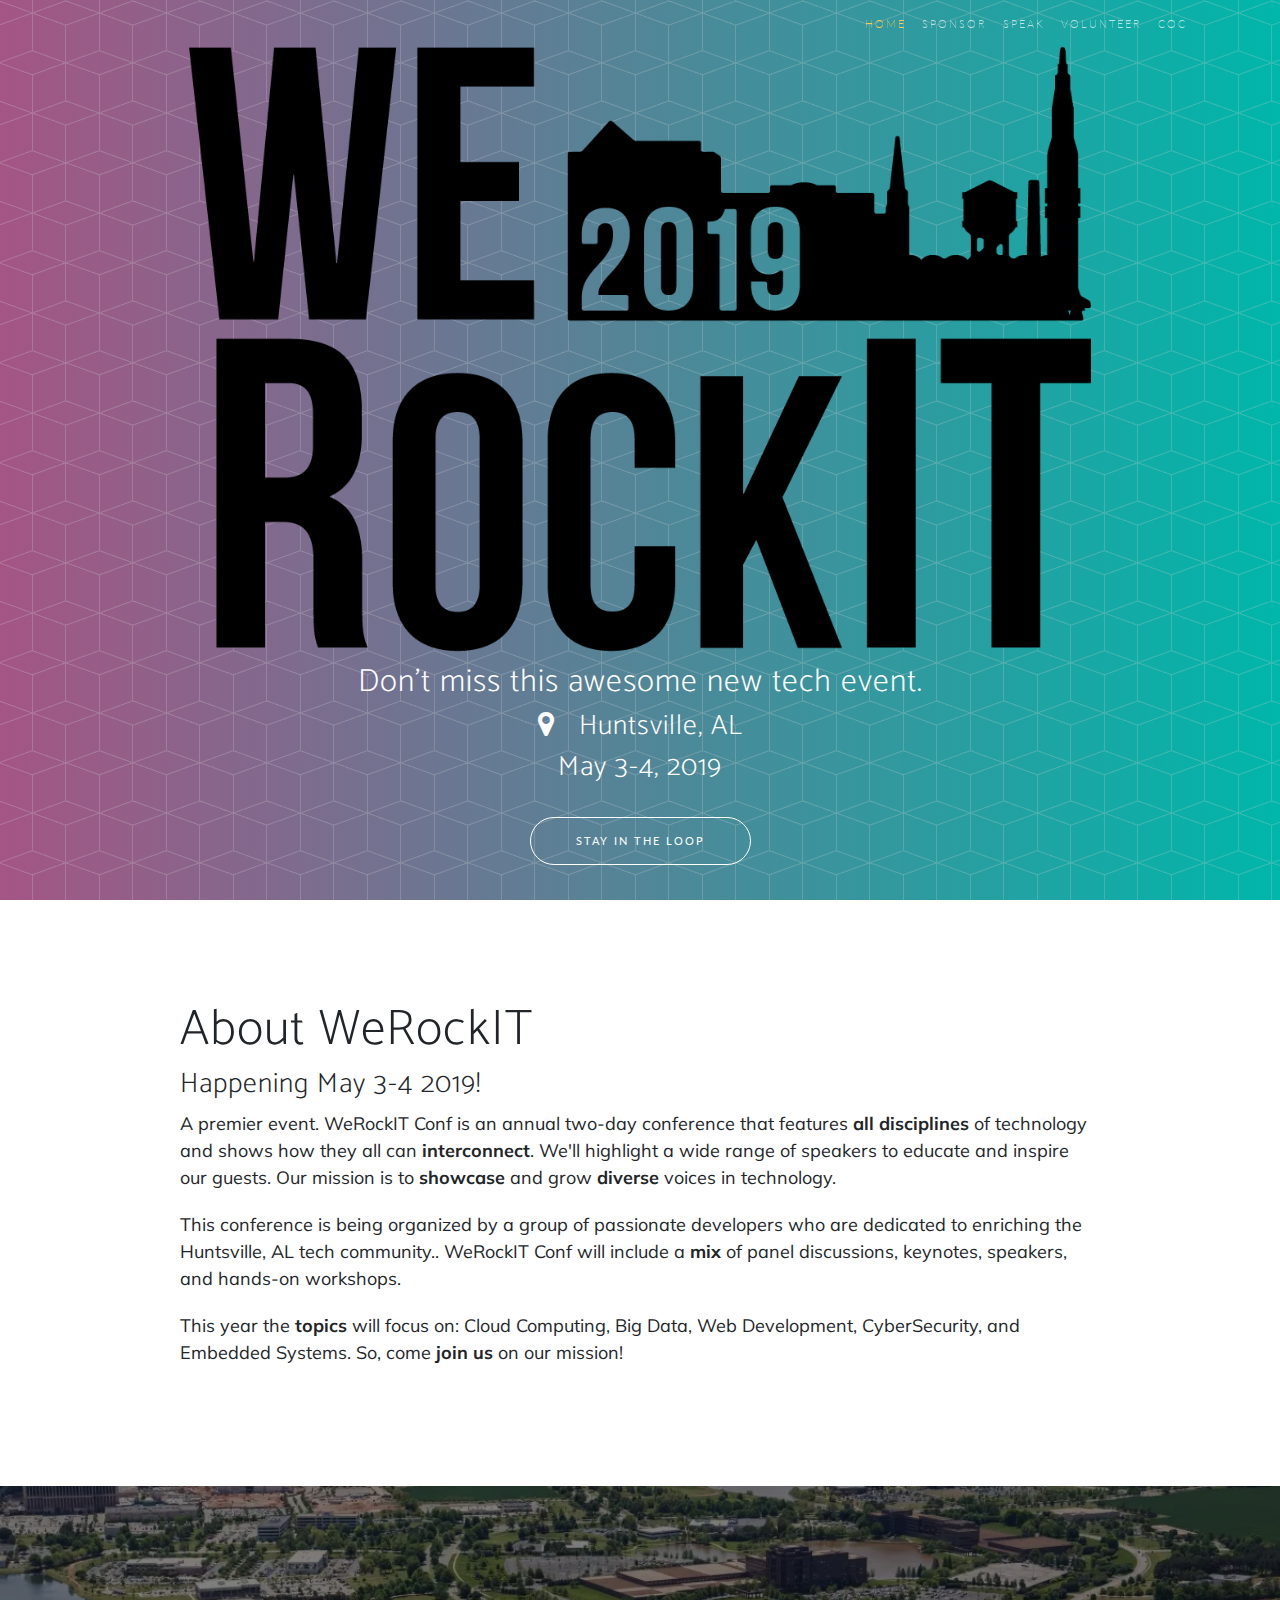
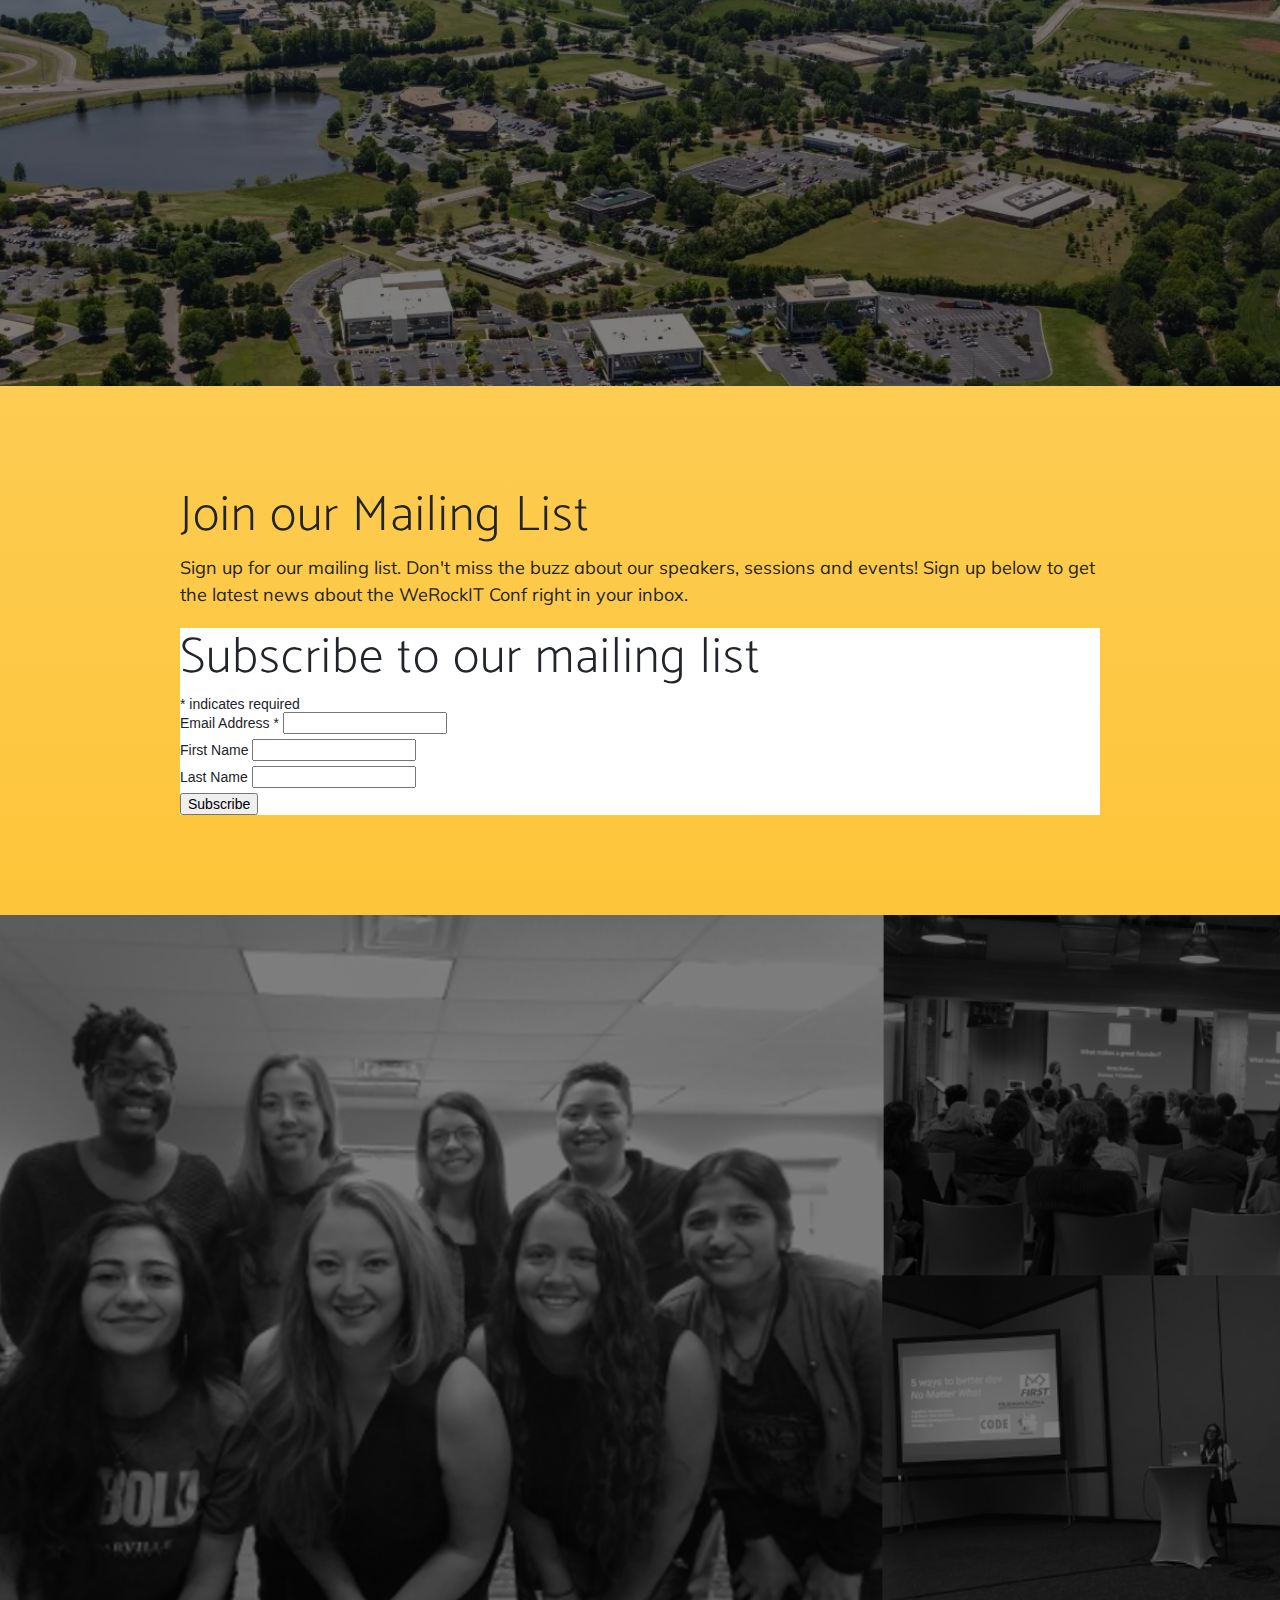
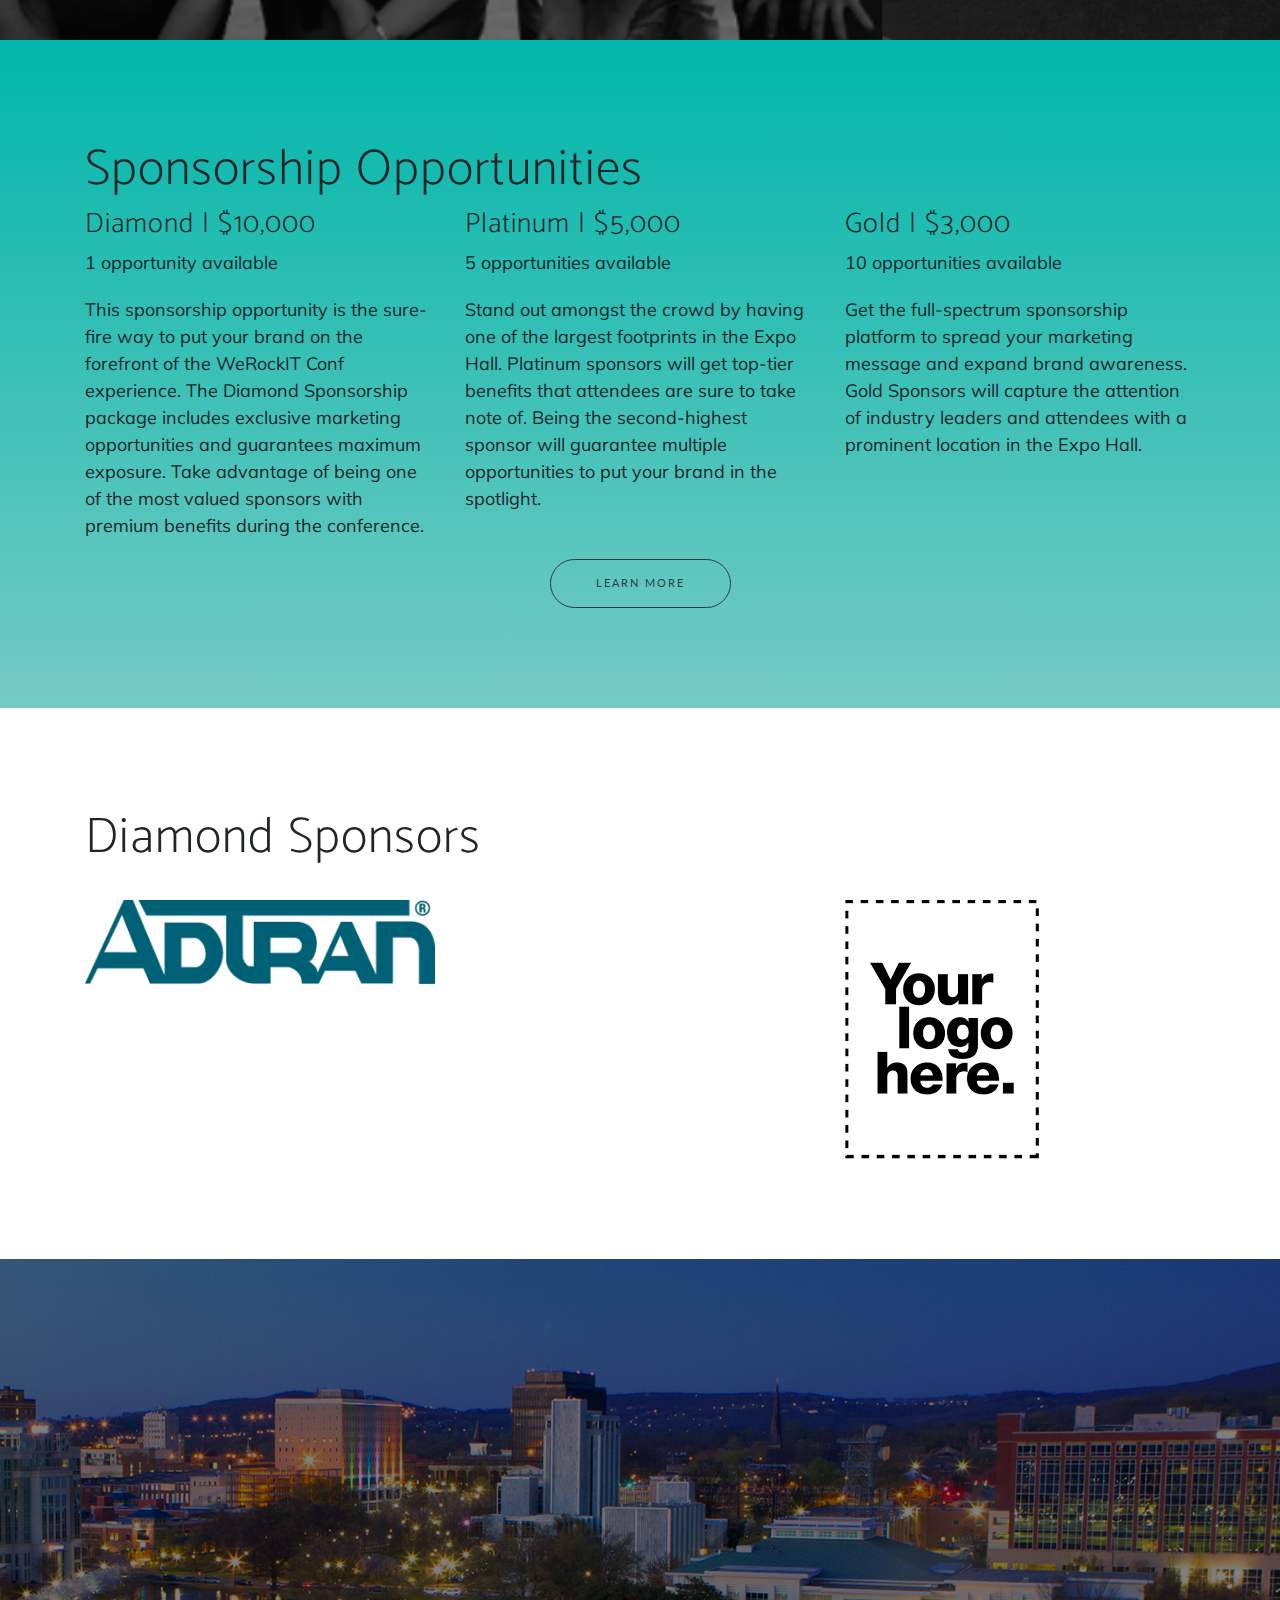
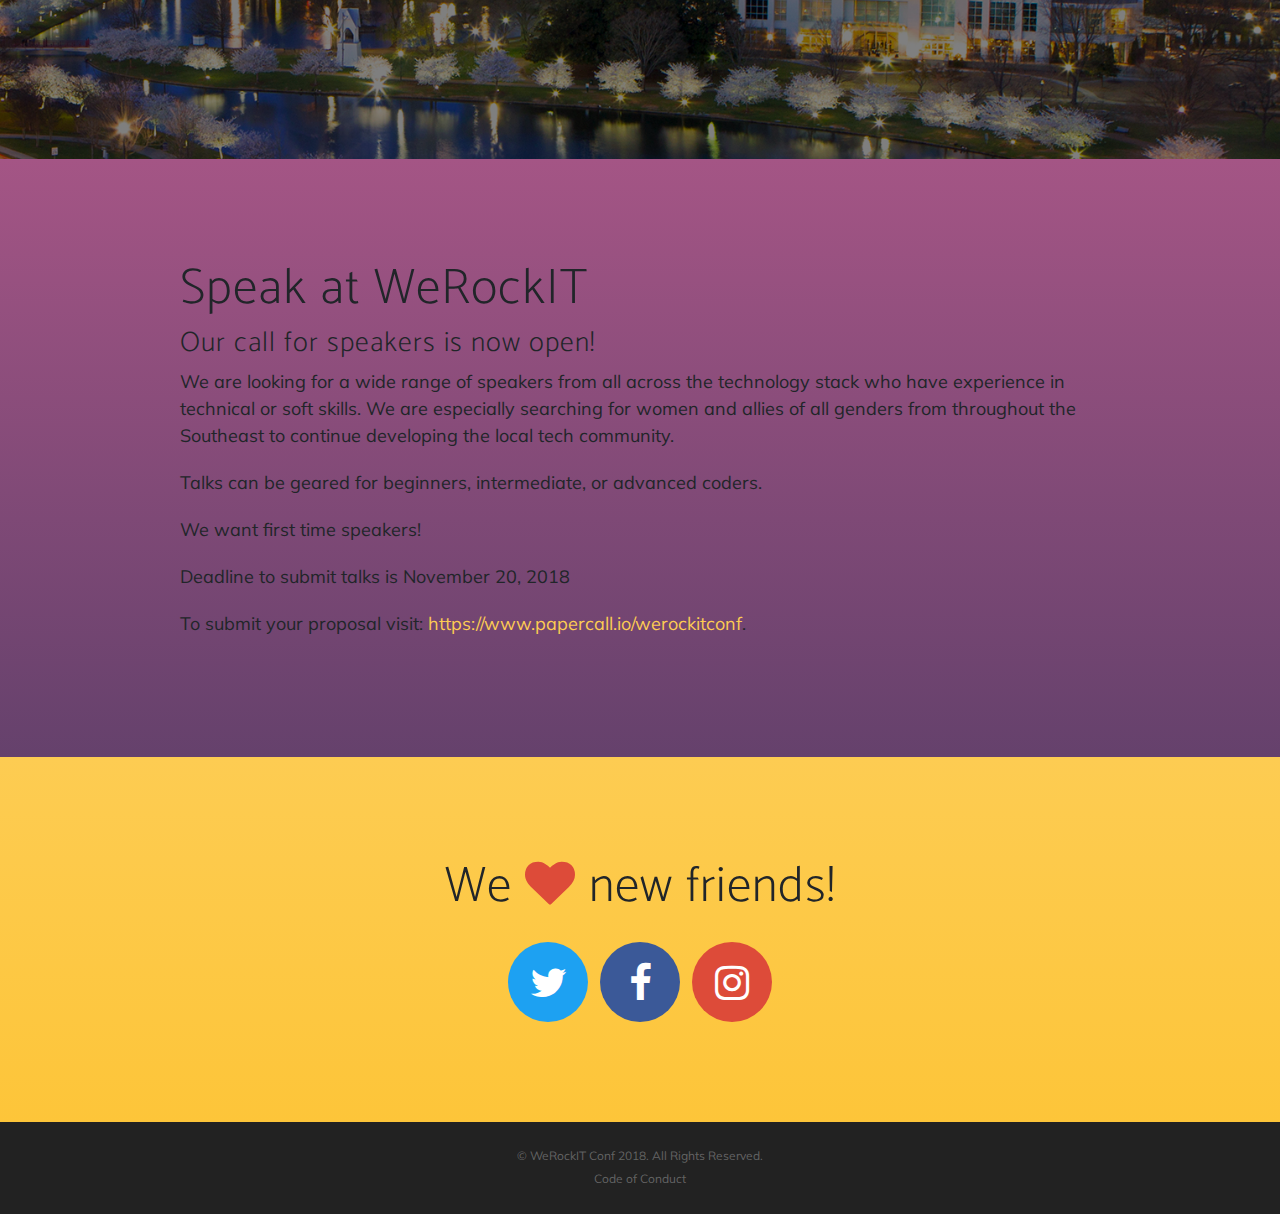
==== commit e94cd0b9: "Added Google Analytics, MailChimp Form, and updated sponsors page" ====
--- a/index.html
+++ b/index.html
@@ -2,7 +2,16 @@
 <html lang="en">
 
   <head>
-    <meta charset="utf-8">
+      <!-- Global site tag (gtag.js) - Google Analytics -->
+      <script async src="https://www.googletagmanager.com/gtag/js?id=UA-127982154-1"></script>
+      <script>
+          window.dataLayer = window.dataLayer || [];
+          function gtag(){dataLayer.push(arguments);}
+          gtag('js', new Date());
+
+          gtag('config', 'UA-127982154-1');
+      </script>
+      <meta charset="utf-8">
     <meta name="viewport" content="width=device-width, initial-scale=1, shrink-to-fit=no">
     <meta name="description" content="Technology conference located in Huntsville Alabama focused on highlighting diversity in the tech industry">
     <meta name="author" content="Women Who Code Huntsville">
@@ -124,7 +133,7 @@
             <p>Sign up for our mailing list. Don't miss the buzz about our speakers, sessions and events! Sign up below to get the latest news about
               the WeRockIT Conf right in your inbox. </p>
             <div>
-                <form id = "test-form">
+                <!--<form id = "test-form">
                     <div class = "row">
                         <div class = "col-4">
                             <input type = "text" class = "form-control" name = "fullName" id = "fullName" aria-describedby="firstAndLastName" placeholder = "Full Name" />
@@ -142,7 +151,46 @@
                     <div class = "row" id = 'mailingListError' style = "display: none">
                         <h3>Uh oh! Something went wrong. Please send us an email directly at <a href = 'mailto:werockitconf@gmail.com'>werockitconf@gmail.com</a> to get connected.</h3>
                     </div>
-                </form>
+                </form>-->
+                <!-- Begin Mailchimp Signup Form -->
+                <!-- Begin Mailchimp Signup Form -->
+                <link href="//cdn-images.mailchimp.com/embedcode/classic-10_7.css" rel="stylesheet" type="text/css">
+                <style type="text/css">
+                    #mc_embed_signup{background:#fff; clear:left; font:14px Helvetica,Arial,sans-serif; }
+                    /* Add your own Mailchimp form style overrides in your site stylesheet or in this style block.
+                       We recommend moving this block and the preceding CSS link to the HEAD of your HTML file. */
+                </style>
+                <div id="mc_embed_signup">
+                    <form action="https://werockitconf.us18.list-manage.com/subscribe/post?u=3634b15a058bb3b50ac55d0a3&amp;id=62551c1fe0" method="post" id="mc-embedded-subscribe-form" name="mc-embedded-subscribe-form" class="validate" target="_blank" novalidate>
+                        <div id="mc_embed_signup_scroll">
+                            <h2>Subscribe to our mailing list</h2>
+                            <div class="indicates-required"><span class="asterisk">*</span> indicates required</div>
+                            <div class="mc-field-group">
+                                <label for="mce-EMAIL">Email Address  <span class="asterisk">*</span>
+                                </label>
+                                <input type="email" value="" name="EMAIL" class="required email" id="mce-EMAIL">
+                            </div>
+                            <div class="mc-field-group">
+                                <label for="mce-FNAME">First Name </label>
+                                <input type="text" value="" name="FNAME" class="" id="mce-FNAME">
+                            </div>
+                            <div class="mc-field-group">
+                                <label for="mce-LNAME">Last Name </label>
+                                <input type="text" value="" name="LNAME" class="" id="mce-LNAME">
+                            </div>
+                            <div id="mce-responses" class="clear">
+                                <div class="response" id="mce-error-response" style="display:none"></div>
+                                <div class="response" id="mce-success-response" style="display:none"></div>
+                            </div>    <!-- real people should not fill this in and expect good things - do not remove this or risk form bot signups-->
+                            <div style="position: absolute; left: -5000px;" aria-hidden="true"><input type="text" name="b_3634b15a058bb3b50ac55d0a3_62551c1fe0" tabindex="-1" value=""></div>
+                            <div class="clear"><input type="submit" value="Subscribe" name="subscribe" id="mc-embedded-subscribe" class="button"></div>
+                        </div>
+                    </form>
+                </div>
+
+                <!--End mc_embed_signup-->
+
+                <!--End mc_embed_signup-->
             </div>
           </div>
         </div>
